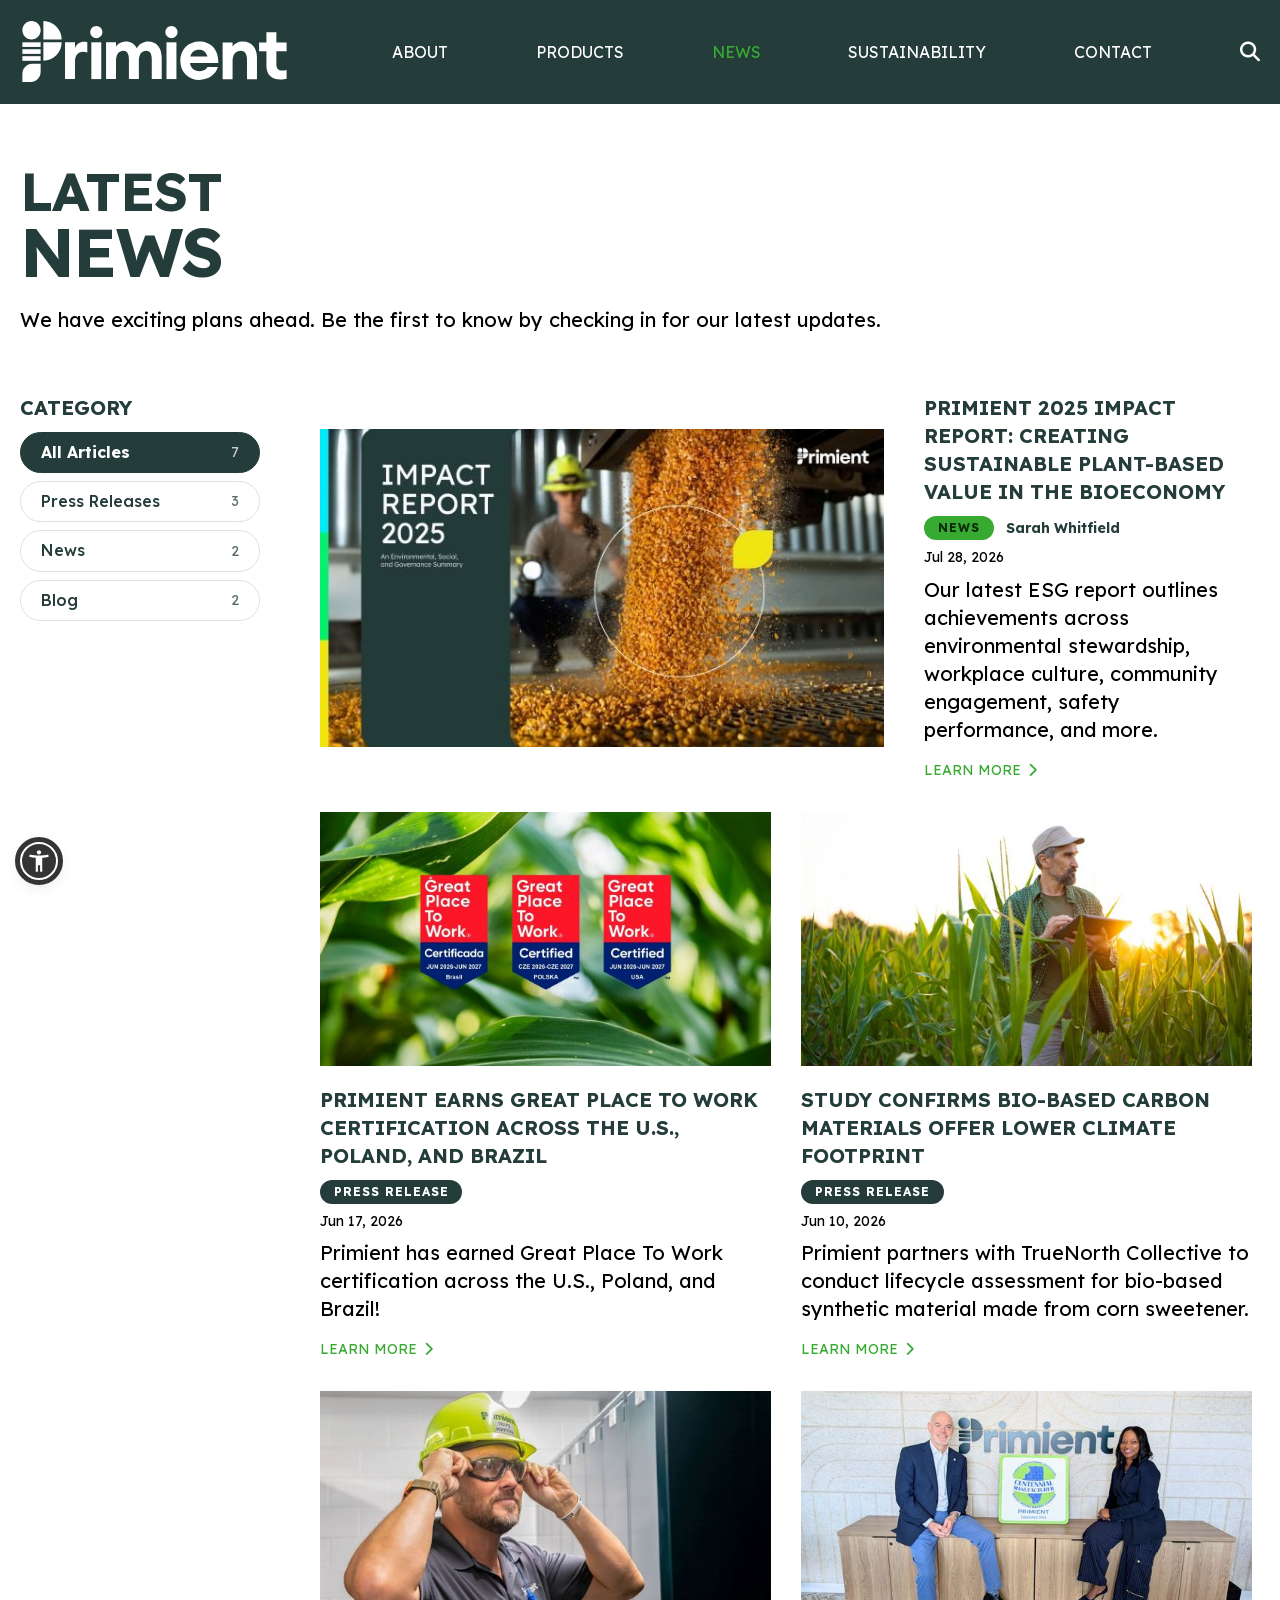
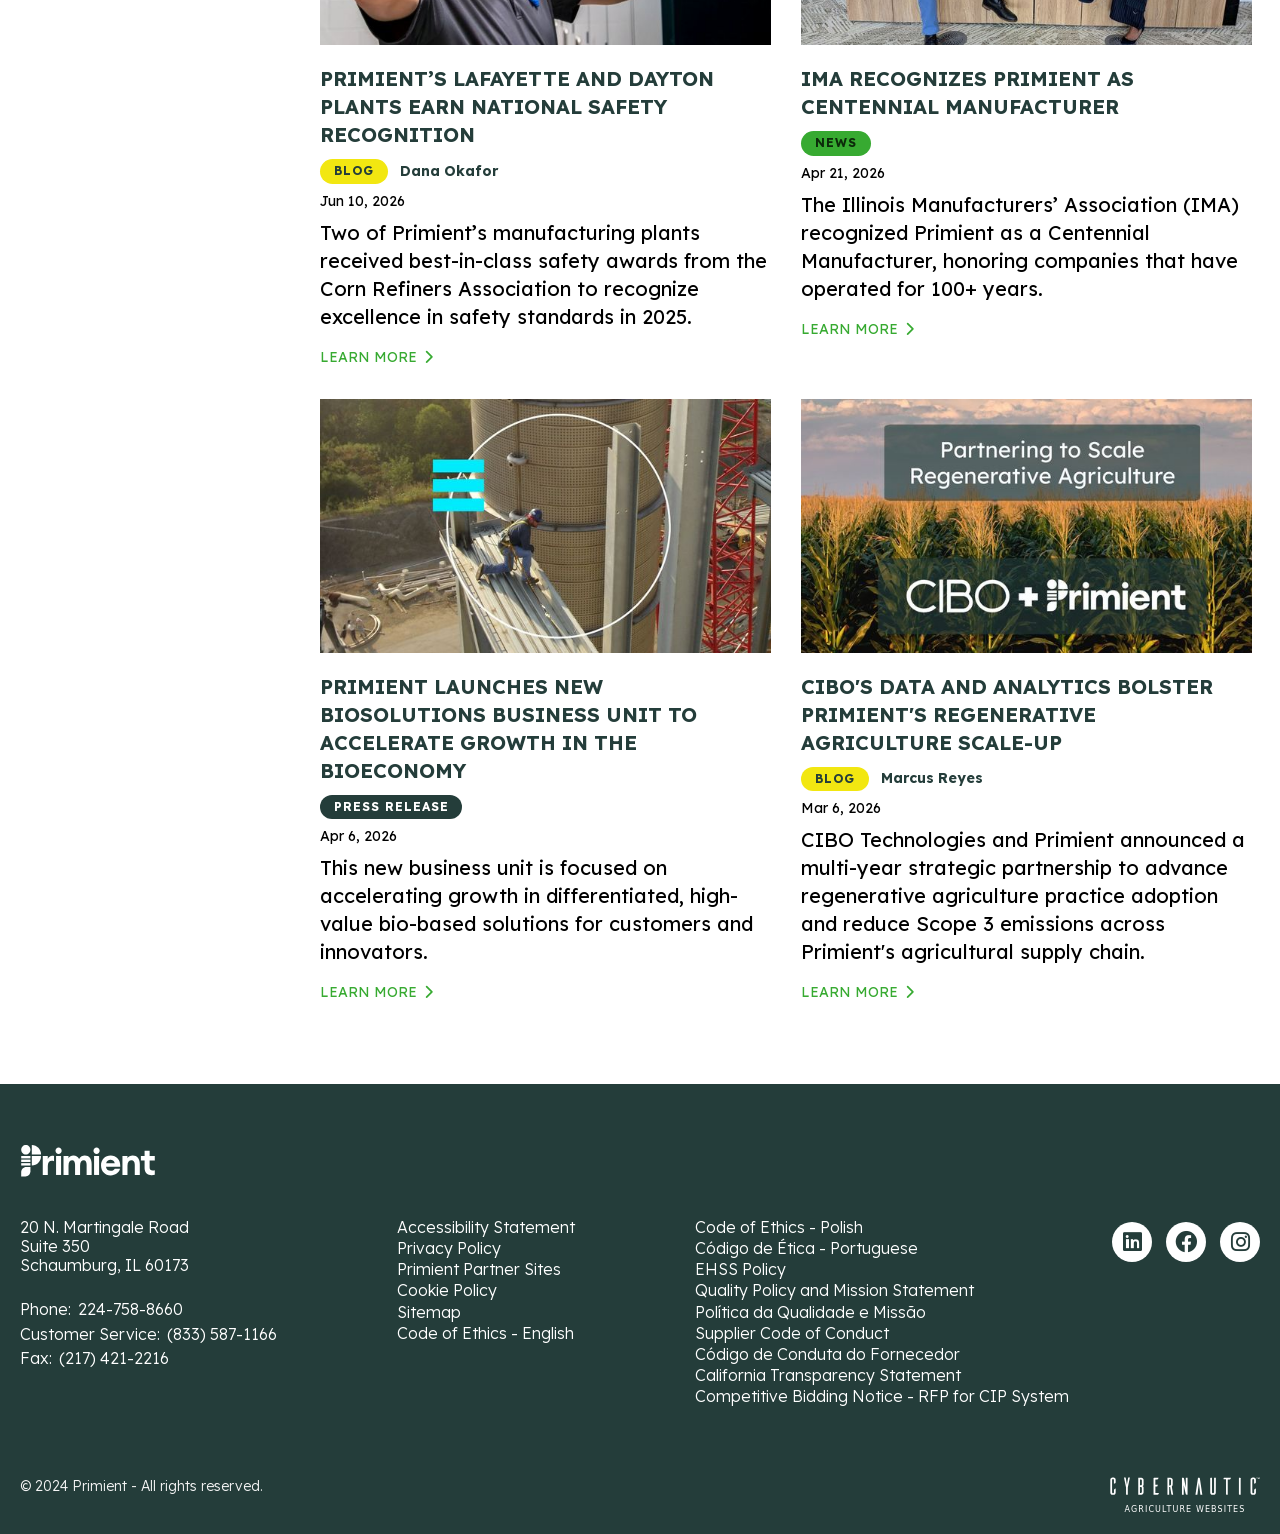
==== index.html @ c8150d96 "Primient news consolidation prototype Local copy of primient.com/news reworked to show the requested" ====
<!DOCTYPE html>

<html data-wf-page="67c6764e920177d3edcb717f" data-wf-site="67c6764e920177d3edcb717b" lang="en-US">

<head>

  <meta charset="utf-8">
  <meta name="robots" content="noindex, nofollow">
  <!-- Prototype copy of primient.com for design review. Not the live site. -->
  <meta name="viewport" content="width=device-width, initial-scale=1">
  <meta name="generator" content="Webflow">

  <title>Primient | Latest Company News and Industry Updates</title>
	<link href="images/P-LOGO.svg" rel="shortcut icon" type="image/x-icon" />

	<meta name="cybernautic-editor-version" content="1.22.1" />
	<meta name="cybernautic-editor-instance" content="primient.com" />
	<meta name="cybernautic-editor-backend-uri" content="news" />
	<meta name="cybernautic-editor-page-accessibility-statement" content="https://primient.com/accessibility-statement" />
	<meta name="cybernautic-editor-assets-domain" content="https://assets.cms.cybernautic.com" />

	<meta name="google-site-verification" content="CrBzFvv16nEBbe2onGCvyGppyMtlVYH6W3LaMVaN06A" />
	<meta name="msvalidate.01" content="BC75BF528E6257EF418F0C9FD9EA6A4A" />

	<meta name="title" content="Primient | Latest Company News and Industry Updates" />
	<meta name="description" content="Stay informed with the latest news from Primient, including company announcements, industry insights, and thought leadership articles." />
	<meta name="author" content="Primient" />

	<meta property="fb:app_id" content="204200333022866" />
	<meta name="twitter:card" content="summary_large_image" />
	<meta property="og:site_name" content="Primient" />
	<meta property="og:url" content="https://primient.com/news" />
	<meta property="og:type" content="website" />
	<meta property="og:title" content="Primient | Latest Company News and Industry Updates" />
	<meta name="twitter:title" content="Primient | Latest Company News and Industry Updates" />
	<meta property="og:description" content="Stay informed with the latest news from Primient, including company announcements, industry insights, and thought leadership articles." />
	<meta name="twitter:description" content="Stay informed with the latest news from Primient, including company announcements, industry insights, and thought leadership articles." />
	<meta property="og:image" content="https://primient.com/image/242/1000/social_share.jpg" />
	<meta property="og:image:url" content="https://primient.com/image/242/1000/social_share.jpg" />
	<meta property="og:image:secure_url" content="https://primient.com/image/242/1000/social_share.jpg" />
	<meta property="og:image:alt" content="Stay informed with the latest news from Primient, including company announcements, industry insights, and thought leadership articles." />
	<meta property="og:image:width" content="1000" />
	<meta property="og:image:height" content="330" />
	<meta property="og:image:type" content="image/jpeg" /> 
	<meta property="twitter:image" content="https://primient.com/image/242/1000/social_share.jpg" />
	<meta itemprop="name" content="Primient | Latest Company News and Industry Updates">
	<meta itemprop="description" content="Stay informed with the latest news from Primient, including company announcements, industry insights, and thought leadership articles.">

	

  <link rel="stylesheet" href="css/cms-frontend-framework.css" type="text/css" />

  <link rel="stylesheet" type="text/css" href="css/frontend.css">

  <script type="text/javascript" src="js/jquery.min.js"></script>

  <script type="text/javascript" src="js/head.min.js"></script>
  <script type="text/javascript" src="js/maskedInput.js"></script>

  <!--[if lte IE 9]><script src="js/placeholders.min.js"></script><![endif]-->

  <script type="text/javascript" src="js/cms-frontend-framework.js"></script>
  <script type="text/javascript" src="js/cms.js"></script>
  <script type="text/javascript" src="js/form-validator.js"></script>

  <script type="text/javascript">!function(o,c){var n=c.documentElement,t=" w-mod-";n.className+=t+"js",("ontouchstart"in o||o.DocumentTouch&&c instanceof DocumentTouch)&&(n.className+=t+"touch")}(window,document);</script>


  <script type="text/javascript" src="js/slick.min.js"></script>
  <link rel="stylesheet" type="text/css" href="css/slick.css">
  <link rel="stylesheet" type="text/css" href="css/slick-theme.css">
  <link rel="stylesheet" type="text/css" href="css/prototype.css">


  <script src="js/js.cookie.min.js"></script>
  <script type="text/javascript">
    function set_alert(wrapper_alert, btn_close, cookie_name){
      $(btn_close, wrapper_alert).on('click', function(e) {
        e.preventDefault();
        var md = $(this).data('md');
        var url = window.location.href;
        var urlParts = url.replace('http://','').replace('https://','').split(/[/?#]/);
        var host = urlParts[0];
        Cookies.set(cookie_name, md, { expires: 7, path: '/', domain: '.' + host });
        wrapper_alert.hide();
      });

      var achk = Cookies.get(cookie_name);
      var md = wrapper_alert.data('md');
      if(achk && achk == md){
        wrapper_alert.hide();
      } else {
        wrapper_alert.show();
      }
    }
  </script>

  <style>
    .loader {
      width: 50px;
      aspect-ratio: 1;
      display: grid;
      border: 4px solid #0000;
      border-radius: 50%;
      border-color: #37aa31 #0000;
      animation: l16 1s infinite linear;
    }
    .loader::before,
    .loader::after {    
      content: "";
      grid-area: 1/1;
      margin: 2px;
      border: inherit;
      border-radius: 50%;
    }
    .loader::before {
      border-color: #fff #0000;
      animation: inherit; 
      animation-duration: .5s;
      animation-direction: reverse;
    }
    .loader::after {
      margin: 8px;
    }
    @keyframes l16 { 
      100%{transform: rotate(1turn)}
    }
  </style>
  
  <script id="pjax-page-json" type="application/json">{"id":"1003","parent":null,"title":"News","slug":"news","type":"3","tags":[],"audienceBuilderConversionID":null,"sitemap":null,"noindex":null,"draft":null,"comments":null,"testlink_only":null,"exclude_from_nav":null,"disable_caching":null,"pos":"4","children":"0","view":"news","secondary_nav":false,"secondary_nav_full":false,"uri":"news","settings":{"Page Title Secondary":"Latest","Page Title Override":"","Page Text":"\nWe have exciting plans ahead. Be the first to know by checking in for our latest updates.","Page Button":"","Hide Profile Page Title & Description":"1"},"wildcards":[],"original_uri":"news","triggerType":"page","trigger":null,"triggers":["article"],"triggersFound":[],"subcategories":["author"],"subcategories_with_value":[],"wildcardTriggers":[],"profile":false,"newsArchive":{"dates":[{"text":"July","month":"07","year":"2026","selected":false},{"text":"June","month":"06","year":"2026","selected":false},{"text":"April","month":"04","year":"2026","selected":false},{"text":"March","month":"03","year":"2026","selected":false},{"text":"February","month":"02","year":"2026","selected":false},{"text":"January","month":"01","year":"2026","selected":false},{"text":"August","month":"08","year":"2025","selected":false},{"text":"March","month":"03","year":"2025","selected":false},{"text":"October","month":"10","year":"2024","selected":false},{"text":"September","month":"09","year":"2024","selected":false},{"text":"August","month":"08","year":"2024","selected":false},{"text":"July","month":"07","year":"2024","selected":false},{"text":"June","month":"06","year":"2024","selected":false},{"text":"May","month":"05","year":"2024","selected":false},{"text":"March","month":"03","year":"2024","selected":false},{"text":"January","month":"01","year":"2024","selected":false},{"text":"December","month":"12","year":"2023","selected":false},{"text":"October","month":"10","year":"2023","selected":false},{"text":"August","month":"08","year":"2023","selected":false},{"text":"July","month":"07","year":"2023","selected":false},{"text":"June","month":"06","year":"2023","selected":false},{"text":"February","month":"02","year":"2023","selected":false},{"text":"January","month":"01","year":"2023","selected":false},{"text":"November","month":"11","year":"2022","selected":false},{"text":"October","month":"10","year":"2022","selected":false},{"text":"July","month":"07","year":"2022","selected":false},{"text":"May","month":"05","year":"2022","selected":false},{"text":"April","month":"04","year":"2022","selected":false}],"authors":[],"keywords":[],"keywordsTotal":false,"categories":[],"selected":false},"REQUEST_URI":"\/news","SEO":{"metaTitle":"Primient | Latest Company News and Industry Updates","metaDescription":"Stay informed with the latest news from Primient, including company announcements, industry insights, and thought leadership articles.","metaKeywords":"","metaImage":"242","metaImageWidth":"1200","metaImageHeight":"630"},"root":{"id":"1003","parent":null,"title":"News","slug":"news","type":"3","tags":null,"audienceBuilderConversionID":null,"sitemap":null,"noindex":null,"draft":null,"comments":null,"testlink_only":null,"exclude_from_nav":null,"disable_caching":null,"pos":"4","children":"0","view":"news","secondary_nav":false,"secondary_nav_full":false}}</script>
</head>

<body class="cms-frontend" data-page-id="1003">
  <div data-w-id="0150b5a0-9489-3db5-6a8f-f0a0acae9eb5" style="display:flex" class="loader-wrapper">
    <!--div class="loader"></div-->
    <div class="showbox">
      <div class="lds-ellipsis"><div></div><div></div><div></div><div></div></div>
    </div>
    <img src="images/logo.svg" alt="logo">
  </div>

<div class="nav-placeholder"></div>

<div id="header-section" class="header-section">
  <div data-collapse="medium" data-animation="default" data-duration="400" data-easing="ease" data-easing2="ease" role="banner" class="navbar w-nav">
    <div class="nav-container w-container">
      <a href="https://primient.com/" class="logo-home-link w-inline-block"><img src="images/logo.svg" loading="lazy" alt="Primient" class="site-logo"></a>
      <div class="menu-button w-nav-button">
        <div class="w-icon-nav-menu"></div>
      </div>
      <nav role="navigation" class="nav-menu w-nav-menu">
        <div class="nav-items-wrapper">
          <div class="w-dropdown dropdown" data-delay="0" data-hover="true" >

        <div class="w-dropdown-toggle nav-link dropdown-nav-link">
          <div class="dropdown-nav-link-text">About</div>
        </div><nav class="w-dropdown-list dropdown-list">

    <div class="dropdown-links-wrapper"><a class="w-dropdown-link dropdown-link" href="https://primient.com/about/about-us">About Us</a><a class="w-dropdown-link dropdown-link" href="https://primient.com/careers">Careers</a><a class="w-dropdown-link dropdown-link" href="https://primient.com/about/our-leadership">Our Leadership</a></div></nav></div><a class="nav-link w-inline-block" href="https://primient.com/products">Products</a><div class="w-dropdown dropdown" data-delay="0" data-hover="true" >

        <div class="w-dropdown-toggle nav-link dropdown-nav-link w--current current">
          <div class="dropdown-nav-link-text">News</div>
        </div><nav class="w-dropdown-list dropdown-list">

    <div class="dropdown-links-wrapper"><a class="w-dropdown-link dropdown-link" href="index.html">All Articles</a><a class="w-dropdown-link dropdown-link" href="index.html?category=press-release">Press Releases</a><a class="w-dropdown-link dropdown-link" href="index.html?category=news">News</a><a class="w-dropdown-link dropdown-link" href="index.html?category=blog">Blog</a></div></nav></div><div class="w-dropdown dropdown" data-delay="0" data-hover="true" >

        <div class="w-dropdown-toggle nav-link dropdown-nav-link">
          <div class="dropdown-nav-link-text">Sustainability</div>
        </div><nav class="w-dropdown-list dropdown-list">

    <div class="dropdown-links-wrapper"><a class="w-dropdown-link dropdown-link" href="https://primient.com/sustainability/sustainable-impact">Sustainable Impact</a><a class="w-dropdown-link dropdown-link" href="https://primient.com/sustainability/sustainability-position-statement">Sustainability Position Statement</a></div></nav></div><div class="w-dropdown dropdown" data-delay="0" data-hover="true" >

        <div class="w-dropdown-toggle nav-link dropdown-nav-link">
          <div class="dropdown-nav-link-text">Contact</div>
        </div><nav class="w-dropdown-list dropdown-list">

    <div class="dropdown-links-wrapper"><a class="w-dropdown-link dropdown-link" href="https://primientproducts.com/?open-general-inquiry=true">Get In Touch</a><a class="w-dropdown-link dropdown-link" href="https://primient.com/contact/locations">Locations</a></div></nav></div>          <a href="https://primient.com/search" class="nav-link-search w-inline-block">
            <div class="w-embed"><i class="fa-solid fa-magnifying-glass"></i></div>
          </a>
        </div>
      </nav>
    </div>
  </div>  
  
  </div><!---->
<div class="main-content-section">
    <div class="title-section">
    <div class="title-content-outer-wrapper">
      <div class="title-content-inner-wrapper">
        <div class="title-content-left">
          <div class="title-with-shape">
                        <div class="page-title-wrapper">
              <div class="home-banner-text-medium inner-page">Latest</div>              <h1 class="home-banner-text-large inner-page">News</h1>
            </div>
          </div>
                    <div class="banner-text-wrapper">
            
We have exciting plans ahead. Be the first to know by checking in for our latest updates.                      </div>
                  </div>
              </div>
    </div>
  </div>
    <div class="content-container">
    
<!--div data-id="32"-->

	<div class="amsd-list with-sidebar">
  	      
    <div class="amsd-list-right-sidebar">
      <div class="dropdown-label">Category</div>
      <nav class="category-filter" aria-label="Filter articles by category">
        <a href="index.html" class="category-filter-link" data-category="all">All Articles <span class="category-filter-count"></span></a>
        <a href="index.html?category=press-release" class="category-filter-link" data-category="press-release">Press Releases <span class="category-filter-count"></span></a>
        <a href="index.html?category=news" class="category-filter-link" data-category="news">News <span class="category-filter-count"></span></a>
        <a href="index.html?category=blog" class="category-filter-link" data-category="blog">Blog <span class="category-filter-count"></span></a>
      </nav>
    </div>

    
    <div class="amsd-list-items-wrapper">
		  
        <div data-category="news" class="amsd-item hover-effect-3d w-inline-block first">
          <a href="article.html" class="amsd-image-link first">
            <div class="amsd-image first" style="background-image: url(images/image-282-600.jpg); background-position: 47.27391942342122632681% 32.81008026303624802722%"></div><img src="images/image-282-800.jpg" alt="Primient 2025 Impact Report: Creating Sustainable Plant-Based Value in the Bioeconomy">
          </a>
          <div class="amsd-text-wrapper first">
            <div class="amsd-title-text-link-wrapper"><h2>
              <a href="article.html" class="amsd-title-text-link">Primient 2025 Impact Report: Creating Sustainable Plant-Based Value in the Bioeconomy</a></h2>
            </div>
            <div class="article-meta-row"><span class="category-pill category-pill--news">News</span><span class="article-author">Sarah Whitfield</span></div>
            <p class="amsd-meta-text news-author">Jul 28, 2026
            </p>
            <p class="amsd-description-text">Our latest ESG report outlines achievements across environmental stewardship, workplace culture, community engagement, safety performance, and more.</p>
            <div class="amsd-button-wrapper">
              <a href="article.html" class="amsd-button w-inline-block">
                <div class="learn-more-link-text">Learn More</div>
                <div class="learn-more-arrow w-embed"><i class="fa-solid fa-chevron-right"></i></div>
              </a>
            </div>
          </div>
        </div>
        
        <div data-category="press-release" class="amsd-item hover-effect-3d w-inline-block grid half">
          <a href="https://primient.com/news/article/2026/06/primient-earns-great-place-to-work-certification-across-the-u-s-poland-and-brazil" class="amsd-image-link">
            <div class="amsd-image" style="background-image: url(images/image-245-600.jpg); background-position: center center"></div>
          </a>
          <div class="amsd-text-wrapper">
            <div class="amsd-title-text-link-wrapper">
              <a href="https://primient.com/news/article/2026/06/primient-earns-great-place-to-work-certification-across-the-u-s-poland-and-brazil" class="amsd-title-text-link">Primient Earns Great Place To Work Certification across the U.S., Poland, and Brazil</a>
            </div>
            <div class="article-meta-row"><span class="category-pill category-pill--press-release">Press Release</span></div>
            <p class="amsd-meta-text news-author">Jun 17, 2026
            </p>
            <p class="amsd-description-text">Primient has earned Great Place To Work certification across the U.S., Poland, and Brazil!</p>
            <div class="amsd-button-wrapper">
              <a href="https://primient.com/news/article/2026/06/primient-earns-great-place-to-work-certification-across-the-u-s-poland-and-brazil" class="amsd-button w-inline-block">
                <div class="learn-more-link-text">Learn More</div>
                <div class="learn-more-arrow w-embed"><i class="fa-solid fa-chevron-right"></i></div>
              </a>
            </div>
          </div>
        </div>
        
        <div data-category="press-release" class="amsd-item hover-effect-3d w-inline-block grid half">
          <a href="https://primient.com/news/article/2026/06/truenorthcollective" class="amsd-image-link">
            <div class="amsd-image" style="background-image: url(images/image-244-600.jpg); background-position: 54.92187500000000000000% 25.98437500000000000000%"></div>
          </a>
          <div class="amsd-text-wrapper">
            <div class="amsd-title-text-link-wrapper">
              <a href="https://primient.com/news/article/2026/06/truenorthcollective" class="amsd-title-text-link">Study Confirms Bio-Based Carbon Materials Offer Lower Climate Footprint</a>
            </div>
            <div class="article-meta-row"><span class="category-pill category-pill--press-release">Press Release</span></div>
            <p class="amsd-meta-text news-author">Jun 10, 2026
            </p>
            <p class="amsd-description-text">Primient partners with TrueNorth Collective to conduct lifecycle assessment for bio-based synthetic material made from corn sweetener.</p>
            <div class="amsd-button-wrapper">
              <a href="https://primient.com/news/article/2026/06/truenorthcollective" class="amsd-button w-inline-block">
                <div class="learn-more-link-text">Learn More</div>
                <div class="learn-more-arrow w-embed"><i class="fa-solid fa-chevron-right"></i></div>
              </a>
            </div>
          </div>
        </div>
        
        <div data-category="blog" class="amsd-item hover-effect-3d w-inline-block grid half">
          <a href="https://primient.com/news/article/2026/06/primient-lafayette-and-dayton-plants-earn-cra-safety-awards" class="amsd-image-link">
            <div class="amsd-image" style="background-image: url(images/image-243-600.jpg); background-position: 46.11363728841146070181% 53.23258800619452557612%"></div>
          </a>
          <div class="amsd-text-wrapper">
            <div class="amsd-title-text-link-wrapper">
              <a href="https://primient.com/news/article/2026/06/primient-lafayette-and-dayton-plants-earn-cra-safety-awards" class="amsd-title-text-link">Primient’s Lafayette and Dayton Plants Earn National Safety Recognition</a>
            </div>
            <div class="article-meta-row"><span class="category-pill category-pill--blog">Blog</span><span class="article-author">Dana Okafor</span></div>
            <p class="amsd-meta-text news-author">Jun 10, 2026
            </p>
            <p class="amsd-description-text">Two of Primient’s manufacturing plants received best-in-class safety awards from the Corn Refiners Association to recognize excellence in safety standards in 2025.</p>
            <div class="amsd-button-wrapper">
              <a href="https://primient.com/news/article/2026/06/primient-lafayette-and-dayton-plants-earn-cra-safety-awards" class="amsd-button w-inline-block">
                <div class="learn-more-link-text">Learn More</div>
                <div class="learn-more-arrow w-embed"><i class="fa-solid fa-chevron-right"></i></div>
              </a>
            </div>
          </div>
        </div>
        
        <div data-category="news" class="amsd-item hover-effect-3d w-inline-block grid half">
          <a href="https://primient.com/news/article/2026/04/ima-recognizes-primient-as-centennial-manufacturer-1" class="amsd-image-link">
            <div class="amsd-image" style="background-image: url(images/image-240-600.jpg); background-position: 54.20312500000000000000% 38.44304733727810940991%"></div>
          </a>
          <div class="amsd-text-wrapper">
            <div class="amsd-title-text-link-wrapper">
              <a href="https://primient.com/news/article/2026/04/ima-recognizes-primient-as-centennial-manufacturer-1" class="amsd-title-text-link">IMA Recognizes Primient as Centennial Manufacturer </a>
            </div>
            <div class="article-meta-row"><span class="category-pill category-pill--news">News</span></div>
            <p class="amsd-meta-text news-author">Apr 21, 2026
            </p>
            <p class="amsd-description-text">The Illinois Manufacturers’ Association (IMA) recognized Primient as a Centennial Manufacturer, honoring companies that have operated for 100+ years. </p>
            <div class="amsd-button-wrapper">
              <a href="https://primient.com/news/article/2026/04/ima-recognizes-primient-as-centennial-manufacturer-1" class="amsd-button w-inline-block">
                <div class="learn-more-link-text">Learn More</div>
                <div class="learn-more-arrow w-embed"><i class="fa-solid fa-chevron-right"></i></div>
              </a>
            </div>
          </div>
        </div>
        
        <div data-category="press-release" class="amsd-item hover-effect-3d w-inline-block grid half">
          <a href="https://primient.com/news/article/2026/04/primient-launches-biosolutions-business-unit" class="amsd-image-link">
            <div class="amsd-image" style="background-image: url(images/image-239-600.jpg); background-position: center center"></div>
          </a>
          <div class="amsd-text-wrapper">
            <div class="amsd-title-text-link-wrapper">
              <a href="https://primient.com/news/article/2026/04/primient-launches-biosolutions-business-unit" class="amsd-title-text-link">Primient Launches New Biosolutions Business Unit to Accelerate Growth in the Bioeconomy</a>
            </div>
            <div class="article-meta-row"><span class="category-pill category-pill--press-release">Press Release</span></div>
            <p class="amsd-meta-text news-author">Apr 6, 2026
            </p>
            <p class="amsd-description-text">This new business unit is focused on accelerating growth in differentiated, high-value bio-based solutions for customers and innovators.</p>
            <div class="amsd-button-wrapper">
              <a href="https://primient.com/news/article/2026/04/primient-launches-biosolutions-business-unit" class="amsd-button w-inline-block">
                <div class="learn-more-link-text">Learn More</div>
                <div class="learn-more-arrow w-embed"><i class="fa-solid fa-chevron-right"></i></div>
              </a>
            </div>
          </div>
        </div>
        
        <div data-category="blog" class="amsd-item hover-effect-3d w-inline-block grid half">
          <a href="https://primient.com/news/article/2026/03/cibo-primient-partnership" class="amsd-image-link">
            <div class="amsd-image" style="background-image: url(images/image-238-600.jpg); background-position: 53.58854166666666429819% 40.21819526627218976955%"></div>
          </a>
          <div class="amsd-text-wrapper">
            <div class="amsd-title-text-link-wrapper">
              <a href="https://primient.com/news/article/2026/03/cibo-primient-partnership" class="amsd-title-text-link">CIBO's Data and Analytics Bolster Primient's Regenerative Agriculture Scale-Up</a>
            </div>
            <div class="article-meta-row"><span class="category-pill category-pill--blog">Blog</span><span class="article-author">Marcus Reyes</span></div>
            <p class="amsd-meta-text news-author">Mar 6, 2026
            </p>
            <p class="amsd-description-text">CIBO Technologies and Primient announced a multi-year strategic partnership to advance regenerative agriculture practice adoption and reduce Scope 3 emissions across Primient's agricultural supply chain.</p>
            <div class="amsd-button-wrapper">
              <a href="https://primient.com/news/article/2026/03/cibo-primient-partnership" class="amsd-button w-inline-block">
                <div class="learn-more-link-text">Learn More</div>
                <div class="learn-more-arrow w-embed"><i class="fa-solid fa-chevron-right"></i></div>
              </a>
            </div>
          </div>
        </div>
        		  
	  </div>
	    </div>

<!--/div-->
      </div>
    </div>

<div id="footer-section" data-w-id="_90a29df2-2789-c0a6-4fde-2c60dc4d5e5d" class="footer-section">
  <div class="section-wrapper footer-bottom">
    <div class="content-container"><img src="images/logo.svg" loading="lazy" width="138" alt="" class="footer-logo">
      <div class="footer-columns">
        <div class="footer-column left">
          <div class="quicklinks-wrapper">
            
            <a href="https://www.google.com/maps?daddr=20+N.+Martingale+Road%0ASuite+350%0ASchaumburg%2C+IL+60173" class="footer-link address w-inline-block">
              <span class="site-name">20 N. Martingale Road<br />
Suite 350<br />
Schaumburg, IL 60173</span>
            </a>            
            <a href="tel: 2247588660" class="footer-link w-inline-block">
              <div>Phone:</div>
              <div>224-758-8660</div>
            </a>            
            <a href="tel: 8335871166" class="footer-link w-inline-block">
              <div>Customer Service:</div>
              <div>(833) 587-1166</div>
            </a>            
            <a class="footer-link w-inline-block">
              <div>Fax:</div>
              <div> (217) 421-2216</div>
            </a>          </div>
          <div class="quicklinks-wrapper _2">
            <a href="https://primient.com/accessibility-statement" class="footer-link no-icon">Accessibility Statement</a><a href="https://primient.com/privacy-policy" class="footer-link no-icon">Privacy Policy</a><a href="https://primientgrain.com/" class="footer-link no-icon">Primient Partner Sites</a><a href="https://primient.com/cookie-policy" class="footer-link no-icon">Cookie Policy</a><a href="https://primient.com/sitemap" class="footer-link no-icon">Sitemap</a><a href="https://primient.com/file/44" class="footer-link no-icon">Code of Ethics - English</a></div>
<div class="quicklinks-wrapper _2"><a href="https://primient.com/file/43" class="footer-link no-icon">Code of Ethics - Polish</a><a href="https://primient.com/file/42" class="footer-link no-icon">Código de Ética - Portuguese</a><a href="https://primient.com/file/41" class="footer-link no-icon">EHSS Policy</a><a href="https://primient.com/file/12" class="footer-link no-icon">Quality Policy and Mission Statement</a><a href="https://primient.com/file/13" class="footer-link no-icon">Política da Qualidade e Missão</a><a href="https://primient.com/file/34" class="footer-link no-icon">Supplier Code of Conduct</a><a href="https://primient.com/file/35" class="footer-link no-icon">Código de Conduta do Fornecedor</a><a href="https://primient.com/file/3" class="footer-link no-icon">California Transparency Statement</a><a href="https://primient.com/file/47" class="footer-link no-icon">Competitive Bidding Notice - RFP for CIP System</a>          </div>
        </div>
        <div id="w-node-_1d51a127-3626-6534-a211-92bc98eb287f-dc4d5e5d" class="footer-column">
                    <div class="footer-social-media-items">
            
              <a href="https://www.linkedin.com/company/primient/" class="footer-social-link w-inline-block">
                <div class="w-embed"><i class="fab fa-linkedin"></i></div>
              </a>
              <a href="https://www.facebook.com/Primient.Global/" class="footer-social-link w-inline-block">
                <div class="w-embed"><i class="fab fa-facebook"></i></div>
              </a>
              <a href="https://www.instagram.com/primient.global/" class="footer-social-link w-inline-block">
                <div class="w-embed"><i class="fab fa-instagram"></i></div>
              </a>          </div>
                  </div>
      </div>
    </div>
  </div>
  <div class="section-wrapper cybernautic">
    <div class="content-container">
      <div class="flex-wrapper justify-space-between cybernautic-tag-wrapper">
        <div class="footnote">&copy; 2024 Primient - All rights reserved.</div>
        <div class="cybernautic-tag-wrapper">
          <div class="cybernautic-tag w-embed">
            

	<div id="cms-cybernautic-logo">
        <style type="text/css">#cms-cybernautic-logo { position: relative; text-align: center; } #cms-cybernautic-logo a { text-decoration: none; } #cms-cybernautic-logo-line-1 { position: relative; margin: auto; max-width: 200px; } #cms-cybernautic-logo-line-1 svg { width: 100%; fill: #FFFFFF; } #cms-cybernautic-logo-line-2 { margin-top: 5px; line-height: normal; color: #FFFFFF; font-size: 8px; font-family: -apple-system, system-ui, BlinkMacSystemFont, "Segoe UI", Roboto; letter-spacing: 1.1px; }</style>
		<a href="https://www.cybernauticdesign.com/web-design/custom-web-designers-decatur-il?utm_source=Footer%20Link%20Click&utm_medium=Decatur%20LP&utm_campaign=primient" target="_blank" rel="noopener">
			<div id="cms-cybernautic-logo-line-1">
				<svg version="1.1" id="Layer_1" xmlns="http://www.w3.org/2000/svg" xmlns:xlink="http://www.w3.org/1999/xlink" x="0px" y="0px"
                    viewBox="0 0 375.8 46" style="enable-background:new 0 0 375.8 46;" xml:space="preserve">
                <g>
                    <g>
                        <path d="M368,5.2V1.9h-1.2V1.2h3v0.7h-1.2v3.3H368z"/>
                        <path d="M374,5.2v-3l-1.2,3h-0.3l-1.2-3v3h-0.7v-4h0.9l1.2,2.8l1.2-2.8h0.9v4H374z"/>
                    </g>
                </g>
                <g>
                    <path d="M14.2,39.3c0,2.9-2.3,5.3-5.2,5.4H6.3c-3.1,0-5.5-2.4-5.5-5.4V6.6c0-3,2.4-5.4,5.5-5.4H9c2.9,0.1,5.2,2.5,5.2,5.4v6.5                        c0,1.4-0.6,2.1-1.2,2.3l-3.2,1.5V7.3C9.8,6,8.8,5,7.5,5S5.2,6,5.2,7.3v31.2c0,1.3,1,2.4,2.3,2.4s2.4-1,2.4-2.4v-5.7                        c0-1.4,0.6-2.1,1.2-2.4c0.4-0.2,2.1-0.9,3.2-1.4L14.2,39.3L14.2,39.3z"/>
                    <path d="M44.6,26.5v17.8h-3.1c-0.7,0-1.2-0.5-1.3-1.3V26.5L35,1.5h3.2c0.1,0,1.2,0.1,1.4,1.5l2.8,16.2L45.2,3                        c0.2-1.4,1.3-1.5,1.4-1.5h3.2L44.6,26.5z"/>
                    <path d="M84.1,26.4v12.5c-0.1,3-2.4,5.4-5.4,5.4h-7.9V1.6h7.9c3,0,5.4,2.4,5.4,5.4v12.5c0,0,0.1,2.7-2.5,3.5                        C84.2,23.7,84.1,26.4,84.1,26.4z M79.7,8.2c0-1.6-1.1-2.2-2.2-2.2h-2.4v14.9h2.4c1.2,0,2.3-0.5,2.3-2.5V8.2H79.7z M79.7,27.4                        c0-1.9-1.1-2.4-2.3-2.4H75v15h2.5c1.2,0,2.3-0.6,2.3-2.3V27.4H79.7z"/>
                    <path d="M122.7,40c-0.5,1.1-1.2,2.8-1.4,3.2c-0.3,0.5-1,1.2-2.4,1.2h-9.8V2.8c0.1-0.7,0.6-1.2,1.3-1.2h11.4l-1.5,3.2                        c-0.1,0.5-0.8,1.2-2.2,1.2h-3.5c-0.6,0-1,0.4-1,1v12.7h6.6c-0.5,1.1-1.2,2.9-1.4,3.2c-0.3,0.5-0.9,1.2-2.3,1.2h-1.8                        c-0.5,0-1,0.5-1,1V40H122.7z"/>
                    <path d="M155,44.3c-1,0-1.2-0.6-1.3-0.9l-3-18.2h-2.4v19.2h-4.4V1.6h7.6c3,0,5.6,2.4,5.6,5.4v11c0,2.5-0.7,4.6-2.3,5.9l3.4,20.4                        H155z M150.6,21c1.2,0,2.1-0.9,2.3-2.1V7.7c-0.1-1.2-1.1-2.1-2.3-2.1h-2.3V21H150.6z"/>
                    <path d="M194.3,44.3h-2c-2.4,0-2.7-1.9-2.9-2.7l-4.7-21.1v23.9h-4.4V1.6h2c2.4,0,2.9,1.2,3.1,2.4l4.5,22.2V1.6h4.4L194.3,44.3                        L194.3,44.3z"/>
                    <path d="M231.3,44.3h-4.8l-3.8-29.4l-3.8,29.4h-4.8l6.4-42.7h2.4c1.8,0,2.1,1.2,2.3,2.3L231.3,44.3z"/>
                    <path d="M265.1,39.3c0,2.9-2.4,5.1-5.2,5.2v0.1h-3.4c-3,0-5.4-2.3-5.4-5.2V2.8c0.1-0.7,0.6-1.2,1.3-1.2h3.1v36.9                        c0,1.3,1,2.3,2.3,2.3h0.7c1.3,0,2.3-1,2.3-2.3V1.6h4.4L265.1,39.3L265.1,39.3z"/>
                    <path d="M301.8,4.8c-0.2,0.5-0.9,1.2-2.3,1.2h-3.4c-0.6,0-1,0.5-1.1,1v37.3h-3.1c-1,0-1.2-0.6-1.2-0.9V5.9h-6.2v-3                        c0-0.7,0.6-1.3,1.3-1.3h17.4L301.8,4.8z"/>
                    <path d="M325.6,1.6c1.3,0,1.8,1,1.8,1.7v41h-3.1c-1,0-1.2-0.6-1.3-0.9V1.6H325.6z"/>
                    <path d="M365.5,39.3c0,2.9-2.3,5.3-5.2,5.4h-2.7c-3,0-5.5-2.4-5.5-5.4V6.6c0-3,2.4-5.4,5.5-5.4h2.7c2.9,0.1,5.2,2.5,5.2,5.4v6.5                        c0,1.4-0.6,2.1-1.2,2.3l-3.2,1.5V7.3c0-1.3-1-2.3-2.4-2.3c-1.2,0-2.2,1-2.2,2.3v31.2c0,1.3,1,2.4,2.3,2.4s2.4-1,2.4-2.4v-5.7                        c0-1.4,0.6-2.1,1.2-2.4c0.4-0.2,2.1-0.9,3.2-1.4v10.3H365.5z"/>
                </g>
                </svg>
			</div><div id="cms-cybernautic-logo-line-2">
				<span>AGRICULTURE WEBSITES</span>
			</div></a>
	</div>

	          </div>
        </div>
      </div>
    </div>
  </div>
</div>


<script>
  $(function(){
    $('.footer-link[data-ix="lightbox-window"]').on('click', function(){
      $('.lightbox-content').hide();
      $('.lightbox-content[data-block="' + $(this).data('block') + '"]').show();
    });
  });
</script>

<script type="text/javascript" src="js/webflow.js"></script>
<script type="text/javascript">
  var navPlaceholderAutoheight = function(elem) {
    if(elem) {
      $(".nav-placeholder").show().height($(elem).outerHeight());
    } else {
      $(".nav-placeholder").show().height(0);
    }
  }

  $(document).ready(function() {
    $('.alert-bar-close-button').click(function() {
      $('.alert-bar, .accessibility-icon').addClass('closed');
    });
    $('.holiday-alert-bar-close-button').click(function() {
      $('.holiday-alert-bar').addClass('closed');
    });
  });
  $(document).scroll(function() {
    if ($(document).scrollTop() >= 30) {
      $('.header-section').addClass('scrolled');
      //if($('[data-page-id="1"]')[0]) $('.logo-home-link').removeClass('scrolled');
    } else {
      $('.header-section').removeClass('scrolled');
      //if($('[data-page-id="1"]')[0]) $('.logo-home-link').addClass('scrolled');
    }
  });
  $(document).ready(function() {
    $(document).scroll();
    navPlaceholderAutoheight(".header-section");

	  //handle showing modal popup with click on button
	 $("body").on('click','.landing-cta-btn',function(e){
		  e.preventDefault();
		  $('.modal-form-popup').show();
	  });

	  //handle hiding modal popup with esc key
	  $(document).keyup(function(e) {
		  if(e.key === "Escape") { // escape key maps to keycode `27`
			  e.preventDefault();
			  //hide the popup
			  $('.modal-form-popup').hide();
		  }
	  });

	  //handle hiding modal popup with click on surroundings
	  $("body").on('click','.modal-form-popup',function(e){
		  //e.preventDefault();
		  if(e.target.className === 'modal-form-popup'){
			  $('.modal-form-popup').hide();
		  }
	  });

	  //handle hiding modal popup with click on close
	  $("body").on('click','.modal-form-close',function(e){
		  e.preventDefault();
		  $('.modal-form-popup').hide();
	  });



  });
  $(".input-field").each(function() {
    if ($(this).val().length > 0) {
      $(this).prev('.floating-form-label').addClass('focused');
    }
  });
  function inputFocused() {
    var input = $(this);
    if (input.attr('type') != "date") {
      $(input).get(0).setSelectionRange(0, 0);
      $(input).prev('.floating-form-label').addClass('focused');
    }
  }
  function inputBlurred() {
    var input = $(this);
    if (input.attr('type') != "date") {
      if (input.attr('data-mask') != "") {
        setTimeout(function() {
          if (input.val().length < 1) {
            input.prev('.floating-form-label').removeClass('focused');
          }
          }, 200);
      } else {
        if (input.val().length < 1) {
          input.prev('.floating-form-label').removeClass('focused');
        }
      }
    }
  }
  $(document).ready(function() {
    $('.floating-form-label').click(function() {
      $(this).next('input').focus();
    });
    var $input = $('input.input-field');
    $input.on("focus", inputFocused);
    $input.on("blur", inputBlurred);
    var $textarea = $('textarea.input-field');
    $textarea.on("focus", inputFocused);
    $textarea.on("blur", inputBlurred);
    $(".input-field").each(function() {
      if ($(this).val().length > 0) {
        $(this).prev('.floating-form-label').addClass('focused');
      }
    });
  });
  $(document).ready(function() {
    $("input, textarea").on({
      'touchstart': function() {
        zoomDisable();
      }
    });
    $("input, textarea").on({
      'touchend': function() {
        setTimeout(zoomEnable, 500);
      }
    });
  });
  function zoomDisable() {
    $('head meta[name=viewport]').remove();
    $('head').prepend('<meta name="viewport" content="width=device-width, initial-scale=1.0, user-scalable=0" />');
  }
  function zoomEnable() {
    $('head meta[name=viewport]').remove();
    $('head').prepend('<meta name="viewport" content="width=device-width, initial-scale=1.0, user-scalable=1" />');
  }

  $(function(){

    var hash = location.hash.match(/^#?(.*)$/)[1]; 
    var offSet = function(offsetValue, hash){
      $('html,body').animate({
        scrollTop: $('#' + hash).first().offset().top - offsetValue
        }, 1000);
    };

    if(hash == 'request-demo') {
      offSet(250, hash);
      $('.nav-link').removeClass('current w--current');
    }

  });

</script>
<script>
  //custom additional script
  $(function() {

    var wrapper = $('.amsd-list.amsd-dropdown-list');
    
    $('.amsd-dropdown-toggle', wrapper).on('click', function(){

      var $this =  $(this),
      parent = $this.parent();

      $('.dropdown-item', wrapper).each(function(){
        //if($(this).data('id') !== $this.data('id')) $(this).removeClass('active');
      });;

      parent.parent().toggleClass('active');

      //close all other item
      /*
      $('.amsd-dropdown', wrapper).each(function() {
        if($(this).parent().hasClass('active') === false) {
          $('.amsd-dropdown-content', $(this)).slideUp();
          $('.accordion-preview-text', $(this)).slideDown();
        } else {
          $('.amsd-dropdown-content', parent).slideDown();
          $('.accordion-preview-text', parent).slideUp();
        }
      });
      */
      
      //allow active clicked open unless close
      if(parent.parent().hasClass('active') === false) {
        $('.amsd-dropdown-content', parent).slideUp();
        $('.accordion-preview-text', parent).slideDown();
      } else {
        $('.amsd-dropdown-content', parent).slideDown();
        $('.accordion-preview-text', parent).slideUp();
        
        //$('.amsd-dropdown-content', wrapper).slideDown();
        //$('.accordion-preview-text', wrapper).slideUp();
      } 
      
    });

    /*
    $(window).on('click', function(e){
      if ($(e.target).closest(".amsd-item.accordion").length === 0) {
        var active = $('.amsd-item.active', wrapper);
        $('.amsd-dropdown-content', active).slideUp();
        $('.accordion-preview-text', active).slideDown();
        active.removeClass('active');
      }
    });
    */

    $('.floating-form-label.date-input').addClass('focused');

  })
</script>

<script>
  $(function() {
    var slickActivate = function(elem, config) {
      elem.not('.slick-initialized').slick(config);
    }

    var slickWrapper = $(".class_name"),
    configFeaturedItems = {
      infinite: true,
      dots: true,
      speed: 300,
      slidesToShow: 1,
      slidesToScroll: 1,
      adaptiveHeight: true,
      arrows: true,
      dotsClass: 'slick-dots-custom',
      prevArrow: '<button type="button" class="prev slick-arrow-custom"><i class="fa-solid fa-arrow-left"></i></button>',
      nextArrow: '<button type="button" class="next slick-arrow-custom"><i class="fa-solid fa-arrow-right"></i></button>'
    };

    if(window.matchMedia("only screen and (max-width: 991px)").matches){
      slickActivate(slickWrapper, configFeaturedItems);
    }

    $(window).on('resize', function() {
      if(window.matchMedia("only screen and (max-width: 991px)").matches){
        slickActivate(slickWrapper, configFeaturedItems);
      } else {
        if(slickWrapper.hasClass('slick-initialized'))
          slickWrapper.slick('unslick');
        return;
      }
    }); 


    slickActivate($('.testimonial-items'), {
      slidesToShow: 3,
      //slidesToScroll: 1,
      arrows: true,
      dots: true,
      infinite: true,
      dotsClass: 'slick-dots-custom',
      appendArrows: $('.slick-nav-wrapper.testimonial'),
      appendDots: $('.slick-nav-wrapper.testimonial'),
      prevArrow: '<button type="button" class="prev slick-arrow-custom"><i class="fa-solid fa-arrow-left"></i></button>',
      nextArrow: '<button type="button" class="next slick-arrow-custom"><i class="fa-solid fa-arrow-right"></i></button>',
      responsive: [
        {
          breakpoint: 991,
          settings: {
            slidesToShow: 1
          }
        }
      ]
    });

    slickActivate($('.partners-logo-items'), {
      variableWidth: true,
      autoplay: true,
      autoplaySpeed: 0,
      cssEase: 'linear',
      slidesToShow: 1,
      slidesToScroll: 1,
      dots: false,
      centerMode: true,
      centerPadding: '0px',
      focusOnSelect: false,
      infinite: true,
      draggable: false,
      arrows: false,
      speed: 3500
    });



    if($('[data-page-id="1"]')[0]) {
      if(window.matchMedia("only screen and (min-width: 991px)").matches){
        navPlaceholderAutoheight(".header-section");
      } else {
        navPlaceholderAutoheight(".header-section");
      }
      $(window).on('resize', function() {
        if(window.matchMedia("only screen and (min-width: 991px)").matches){
          navPlaceholderAutoheight(".header-section");
        } else {
          navPlaceholderAutoheight(".header-section");
        }
      });
    } else {
      navPlaceholderAutoheight(".header-section");
      $(window).on('resize', function() {
        navPlaceholderAutoheight(".header-section");
      });
    }

    $('.logo-home-link').removeClass('w--current');

  })
</script>



	<!-- Begin schema.org -->
	<script type="application/ld+json">[{"@context":"https:\/\/schema.org","@type":"LocalBusiness","name":"Primient","address":{"@type":"PostalAddress","addressCountry":"US","addressLocality":"Decatur","addressRegion":"IL","postalCode":"62521","streetAddress":"2200 East Eldorado Street"},"telephone":"(217) 423-4411","description":"We are an invested industry and community stakeholder and gladly take up the role of engaged partner in building a sustainable and vibrant future for all.nnIn 2018, as part of Tate & Lyle, we launched a first-of-its-kind sustainability pilot program with partner Truterra - the sustainable solutions business of Land O'Lakes, one of America's largest farmer-owned cooperatives.nnThat first year, the program enrolled an initial 310,000 acres across the Midwest. A year later, with encouraging pilot results in hand, the program was expanded to 1.5 million acres, representing the equivalent amount of corn the company purchases globally each year.","url":"https:\/\/primient.com","geo":{"@type":"GeoCoordinates","latitude":39.84959060000001,"longitude":-88.92507200000001},"logo":"https:\/\/primient.com\/assets\/images\/schema\/logo.png","photo":"https:\/\/primient.com\/assets\/images\/schema\/photo.jpg","openingHours":["Mo 08:30-15:30","Tu 08:30-15:30","We 08:30-15:30","Th 08:30-15:30","Fr 08:30-15:30"],"image":["https:\/\/primient.com\/assets\/images\/schema\/image1.jpg","https:\/\/primient.com\/assets\/images\/schema\/image2.jpg","https:\/\/primient.com\/assets\/images\/schema\/image3.jpg","https:\/\/primient.com\/assets\/images\/schema\/image4.jpg","https:\/\/primient.com\/assets\/images\/schema\/image5.jpg","https:\/\/primient.com\/assets\/images\/schema\/image6.png","https:\/\/primient.com\/assets\/images\/schema\/image7.jpg","https:\/\/primient.com\/assets\/images\/schema\/image8.jpg"]},{"@context":"https:\/\/schema.org","@type":"FAQPage","mainEntity":[{"@type":"Question","name":"what products do you offer?","acceptedAnswer":{"@type":"Answer","text":"Acidulants, Animal Nutrition, Industrial Starches, Personal Care Additives, Sweeteners"}},{"@type":"Question","name":"What are your hours?","acceptedAnswer":{"@type":"Answer","text":"Mo 08:30-15:30; Tu 08:30-15:30; We 08:30-15:30; Th 08:30-15:30; Fr 08:30-15:30"}},{"@type":"Question","name":"what is your business address?","acceptedAnswer":{"@type":"Answer","text":"2200 East Eldorado Street, Decatur, IL 62521, US"}},{"@type":"Question","name":"What is the phone number to a business?","acceptedAnswer":{"@type":"Answer","text":"(217) 423-4411"}},{"@type":"Question","name":"What do you know about my business?","acceptedAnswer":{"@type":"Answer","text":"We are an invested industry and community stakeholder and gladly take up the role of engaged partner in building a sustainable and vibrant future for all.nnIn 2018, as part of Tate & Lyle, we launched a first-of-its-kind sustainability pilot program with partner Truterra - the sustainable solutions business of Land O'Lakes, one of America's largest farmer-owned cooperatives.nnThat first year, the program enrolled an initial 310,000 acres across the Midwest. A year later, with encouraging pilot results in hand, the program was expanded to 1.5 million acres, representing the equivalent amount of corn the company purchases globally each year."}},{"@type":"Question","name":"What is Unique about your business?","acceptedAnswer":{"@type":"Answer","text":"We deliver value through deep technical, commercial, and operational excellence that is backed by our long-standing corn wet milling heritage. Wherever we are in the process, from field to customer, our priorities are focused on ensuring we produce the safest, highest quality products through practices that uphold both our responsibility and commitments to our people and our planet. "}}]}]</script>
	<!-- End schema.org -->

	<!-- Begin Analytics -->
	

	

	

	

	<script src="js/sienna.min.js" data-asw-position="bottom-left" data-asw-offset="20,20" defer></script>
	<!-- End Analytics -->

  <script src="js/category-filter.js"></script>
</body>
</html>
---- css/cms-frontend-framework.css ----
/*
   ____              __              __  ____                                   __
  / __/______  ___  / /____ ___  ___/ / / __/______ ___ _  ___ _    _____  ____/ /__
 / _// __/ _ \/ _ \/ __/ -_) _ \/ _  / / _// __/ _ `/  ' \/ -_) |/|/ / _ \/ __/  '_/
/_/ /_/  \___/_//_/\__/\__/_//_/\_,_/ /_/ /_/  \_,_/_/_/_/\__/|__,__/\___/_/ /_/\_\

------------------------------------------------------------------------------------

This file contains presets and fallbacks for common elements in a
Cybernautic frontend.  It's here to catch anything that doesn't make it
into the individual site's CSS.

*/

.clr { clear: both; }

.no-select {
	-webkit-touch-callout: none;
	-webkit-user-select: none;
	-khtml-user-select: none;
	-moz-user-select: none;
	-ms-user-select: none;
	user-select: none;
}

.box-sizing {
	-webkit-box-sizing: border-box; /* Safari/Chrome, other WebKit */
	-moz-box-sizing: border-box;    /* Firefox, other Gecko */
	box-sizing: border-box;         /* Opera/IE 8+ */
}

.bold { font-weight: bold; }
.italic { font-style: italic; }
.underline { text-decoration: underline; }

.floatLeft { float: left; }
.floatRight { float: right; }

/*

CKEditor/Texbox - positioned elements
------------------------------------------------------------------------------------

*/

.imgLeft,
figure.image-with-caption.imgLeft {
    position: relative;
    float: left;
    margin-right: 20px;
    margin-bottom: 10px;
}

.imgRight,
figure.image-with-caption.imgRight {
    position: relative;
    float: right;
    margin-left: 20px;
    margin-bottom: 10px;
}

.imgBanner,
figure.image-with-caption.imgBanner {
    position: relative;
}

.imgLeft img, 
img.imgLeft,
.imgRight img, 
img.imgRight,
.imgBanner img, 
img.imgBanner {
    height: auto;
}

.image2-align-left {
    text-align: left;
}

.image2-align-center {
    text-align: center;
}

.image2-align-right {
    text-align: right;
}

@media (max-width: 640px) {

    .imgLeft,
    .imgRight,
    figure.image-with-caption.imgLeft,
    figure.image-with-caption.imgRight {
        width: 100% !important;
        float: none;
        margin-left: auto;
        margin-right: auto;
        margin-bottom: 10px;
    }

}

/** -------------------------------------------------------------- //

Textbox Images with Caption
--

*/

figure.image-with-caption {

    text-align: center;
    outline: solid 1px #ccc;
    background: rgba(0,0,0,0.05);
    padding: 10px;
    margin: auto;
    display: inline-block;

}

figure.image-with-caption figcaption {

    text-align: center;
    display: block;
    padding-top: 5px;
    font-size: .8em;

}

figure.image-with-caption img {

    max-width: 100%;
    height: auto;

}

/*

Focused Images
------------------------------------------------------------------------------------

*/

.focuspoint {
	position: relative;
	overflow: hidden;
}
.focuspoint img {
	position: absolute;
	left: 0;
	top: 0;
	margin: 0;
	display: block;
	/* fill and maintain aspect ratio */
	width: auto; height: auto;
	min-width: 100%; min-height: 100%;
	max-height: none; max-width: none;
}

/*

Superscript/Subscript
------------------------------------------------------------------------------------

*/

sup, sub {
  vertical-align: baseline;
  position: relative;
  top: -0.4em;
}

sub {
  top: 0.4em;
}

/*

Sitemap lists
------------------------------------------------------------------------------------

*/

.block ul, .block ol { margin-left: 25px; }

.block ul, .block ul ul ul ul, .block ul ul ul ul ul ul ul { list-style-type: disc; }
.block ul ul, .block ul ul ul ul ul, .block ul ul ul ul ul ul ul ul { list-style-type: circle; }
.block ul ul ul, .block ul ul ul ul ul ul, .block ul ul ul ul ul ul ul ul ul { list-style-type: square; }

.block ol, .block ol ol ol ol, .block ol ol ol ol ol ol ol { list-style-type: decimal; }
.block ol ol, .block ol ol ol ol ol, .block ol ol ol ol ol ol ol ol { list-style-type: lower-alpha; }
.block ol ol ol, .block ol ol ol ol ol ol, .block ol ol ol ol ol ol ol ol ol { list-style-type: lower-roman; }


.block ul li, .block ol li {
	list-style-position: outside;
}

.block ul li > ul, .block ol li > ol { margin-top: 5px; }

.block ul li .subMenu {
	margin-left: 20px;
}

li h1, li h2, li h3, li h4, li h5, li h6 { display: inline; }
.ie9 li h1, .ie9 li h2, .ie9 li h3, .ie9 li h4, .ie9 li h5, .ie9 li h6 { display: inline; position: relative; top: 2px; }

.elipsis {
	display: inline-block;
}

/** -------------------------------------------------------------- //

Paragraph Styles
--

*/

.paragraph-extra-small {

    font-size: 65%;

}

.paragraph-small {

    font-size: 80%;

}

.paragraph-large {

    font-size: 120%;

}

.paragraph-extra-large {

    font-size: 135%;

}



/*

Accordion
------------------------------------------------------------------------------------

*/

.cms-accordion {
    margin-top: var(--cms-accordion-margin-y, 0);
    margin-bottom: var(--cms-accordion-margin-y, 0);
    margin-left: var(--cms-accordion-margin-x, 0);
    margin-right: var(--cms-accordion-margin-x, 0);
    padding: 0;
    background: transparent;
    line-height: inherit;
    overflow: hidden;
    border-radius: var(--cms-accordion-border-radius, none);
    border-width: var(--cms-accordion-border-width, 1px);
    border-style: var(--cms-accordion-border-style, solid);
    border-color: var(--cms-accordion-border-color, #ddd);
}

.cms-accordion-summary {
    position: relative;
    margin: 0;
    background: transparent;
    font-size: var(--cms-accordion-base-font-size, 1rem);
    font-weight: normal;
    line-height: var(--cms-accordion-summary-line-height, 1);
    background-color: var(--cms-accordion-summary-background-color, #eee);
    color: var(--cms-accordion-summary-font-color, inherit);
    text-align: var(--cms-accordion-summary-text-align, left);
    padding-top: var(--cms-accordion-summary-padding-y, .75em);
    padding-bottom: var(--cms-accordion-summary-padding-y, .75em);
    cursor: pointer;
    list-style: none;
}

    .cms-accordion-summary::-webkit-details-marker {
        display: none;
    }

    .cms-backend .cms-accordion-summary {
        cursor: default;
    }

    [data-accordion-size="small"] .cms-accordion-summary {
        font-size: calc(var(--cms-accordion-base-font-size, 1rem) * (1 - var(--cms-accordion-summary-font-size-small-multiplier, .2)));
    }

    [data-accordion-size="large"] .cms-accordion-summary {
        font-size: calc(var(--cms-accordion-base-font-size, 1rem) * (1 + var(--cms-accordion-summary-font-size-large-multiplier, .2)));
    }

    .cms-accordion-summary:before {
        all: unset;
        position: absolute;
        top: var(--cms-accordion-summary-padding-y, .75em);
        margin: 0;
        font-size: 1em;
        font-family: var(--cms-accordion-marker-font-family, 'Times New Roman');
        font-weight: var(--cms-accordion-marker-font-weight, normal);
        color: var(--cms-accordion-marker-font-color, var(--cms-accordion-summary-font-color, inherit));
    }

    [data-accordion-position="left"] .cms-accordion-summary,
    .cms-accordion:not([data-accordion-position]) .cms-accordion-summary {
        padding-right: var(--cms-accordion-summary-padding-x, 1em);
        padding-left: calc(var(--cms-accordion-summary-padding-x, 1em) * 3); 
    }

        [data-accordion-position="left"] .cms-accordion-summary:before,
        .cms-accordion:not([data-accordion-position]) .cms-accordion-summary:before {
            left: var(--cms-accordion-summary-padding-x, 1em);
        }

    [data-accordion-position="right"] .cms-accordion-summary {
        padding-left: var(--cms-accordion-summary-padding-x, 1em);
        padding-right: calc(var(--cms-accordion-summary-padding-x, 1em) * 3);
    }

        [data-accordion-position="right"] .cms-accordion-summary:before {
            right: var(--cms-accordion-summary-padding-x, 1em);
        }

.cms-accordion-content {
    margin: 0;
    background: transparent;
    background-color: var(--cms-accordion-content-background-color, transparent);
    padding-top: var(--cms-accordion-content-padding-y, 1em);
    padding-bottom: var(--cms-accordion-content-padding-y, 1em);
    padding-left: var(--cms-accordion-content-padding-x, 1em);
    padding-right: var(--cms-accordion-content-padding-x, 1em);
}

.cms-accordion-content {
    overflow: hidden !important;
}

[open] .cms-accordion-summary {
    border-bottom-width: var(--cms-accordion-border-width, 1px);
    border-bottom-style: var(--cms-accordion-border-style, solid);
    border-bottom-color: var(--cms-accordion-border-color, #ddd);
}

    [data-accordion-style="default"] .cms-accordion-summary:before,
    .cms-accordion:not([data-accordion-style]) .cms-accordion-summary:before {
        content: var(--cms-accordion-marker-default-left-closed, '\25BA');
    }

    [data-accordion-position="right"][data-accordion-style="default"] .cms-accordion-summary:before,
    [data-accordion-position="right"]:not([data-accordion-style]) .cms-accordion-summary:before {
        content: var(--cms-accordion-marker-default-right-closed, '\25C4')
    }

        [data-accordion-style="default"][open] .cms-accordion-summary:before,
        [open]:not([data-accordion-style]) .cms-accordion-summary:before {
            content: var(--cms-accordion-marker-default-left-open, '\25BC');
        }

        [data-accordion-position="right"][data-accordion-style="default"][open] .cms-accordion-summary:before,
        [data-accordion-position="right"][open]:not([data-accordion-style]) .cms-accordion-summary:before {
            content: var(--cms-accordion-marker-default-right-open, '\25BC');
        }

    [data-accordion-style="caret"] .cms-accordion-summary:before {
        content: var(--cms-accordion-marker-caret-left-closed, '\02C3')
    }

    [data-accordion-position="right"][data-accordion-style="caret"] .cms-accordion-summary:before {
        content: var(--cms-accordion-marker-caret-right-closed, '\02C2');
    }

        [data-accordion-style="caret"][open] .cms-accordion-summary:before {
            content: var(--cms-accordion-marker-caret-left-open, '\02C5');
        }

        [data-accordion-position="right"][data-accordion-style="caret"][open] .cms-accordion-summary:before {
            content: var(--cms-accordion-marker-caret-right-open, '\02C5');
        }

    [data-accordion-style="plus"] .cms-accordion-summary:before {
        content: var(--cms-accordion-marker-plus-left-closed, '\2b')
    }

    [data-accordion-position="right"][data-accordion-style="plus"] .cms-accordion-summary:before {
        content: var(--cms-accordion-marker-plus-right-closed, '\2b');
    }

        [data-accordion-style="plus"][open] .cms-accordion-summary:before {
            content: var(--cms-accordion-marker-plus-left-open, '\2212');
        }

        [data-accordion-position="right"][data-accordion-style="plus"][open] .cms-accordion-summary:before {
            content: var(--cms-accordion-marker-plus-right-open, '\2212');
        }


/*

Code Embed
------------------------------------------------------------------------------------

*/

[data-editor-code-embed] {
    position: relative;
}

iframe[data-editor-code-embed-pjax] {
    width: 100%;
    height: 100%;
    border: 0;
}


/** -------------------------------------------------------------- //

Textbox Columns
--

*/

.textbox-columns {
    width: 100% !important;
}

.textbox-columns td img {
    height: auto !important;
}

/** Desktop ------------------ */

@media (min-width: 993px) {

    .textbox-columns {
        height: fit-content !important;
    }

        .textbox-columns tr {
            height: 100% !important;
        }

    /** Default Cell Padding ------------------ */

    .textbox-columns-wrapper {
        margin-left: -20px;
        margin-right: -20px;
    }

    .textbox-columns td {
        vertical-align: top;
        padding-left: 20px;
        padding-right: 20px;
    }

        /** No Cell Padding ------------------ */

        [data-textbox-columns-padding="none"] {
            margin-left: 0;
            margin-right: 0;
        }

        [data-textbox-columns-padding="none"] td {
            padding-left: 0;
            padding-right: 0;
        }

        /** Small Cell Padding ------------------ */

        [data-textbox-columns-padding="small"] {
            margin-left: -15px;
            margin-right: -15px;
        }

        [data-textbox-columns-padding="small"] td {
            padding-left: 15px;
            padding-right: 15px;
        }

        /** Medium Cell Padding ------------------ */

        [data-textbox-columns-padding="medium"] {
            margin-left: -30px;
            margin-right: -30px;
        }

        [data-textbox-columns-padding="medium"] td {
            padding-left: 30px;
            padding-right: 30px;
        }

        /** Large Cell Padding ------------------ */

        [data-textbox-columns-padding="large"] {
            margin-left: -50px;
            margin-right: -50px;
        }

        [data-textbox-columns-padding="large"] td {
            padding-left: 50px;
            padding-right: 50px;
        }

        /** Extra Large Cell Padding ------------------ */

        [data-textbox-columns-padding="extra-large"] {
            margin-left: -65px;
            margin-right: -65px;
        }

        [data-textbox-columns-padding="extra-large"] td {
            padding-left: 65px;
            padding-right: 65px;
        }

    /** Fixed Width Columns ------------------ */

    .textbox-columns-fixed-width[data-textbox-columns="2"] td {

        width: 50% !important;

    }

    .textbox-columns-fixed-width[data-textbox-columns="3"] td {

        width: 33.3333333333333% !important;

    }

    .textbox-columns-fixed-width[data-textbox-columns="4"] td {

        width: 25% !important;

    }

}

/** -------------------------------------------------------------- //

Textbox Columns (Mobile)
--

*/

@media (max-width: 992px) {

    .textbox-columns-wrapper {
        width: 100%;
    }

    .textbox-columns-wrapper td.textbox-columns-empty-column {
        display: none;
    }

    /** Direction: Column ------------------ */

    .textbox-columns-wrapper[data-textbox-columns-mobile-direction="column"] tr,
    .textbox-columns-wrapper:not([data-textbox-columns-mobile-direction]) tr {
        display: flex;
        flex-direction: column;
    }

    .textbox-columns-wrapper[data-textbox-columns-mobile-direction="column"] td,
    .textbox-columns-wrapper:not([data-textbox-columns-mobile-direction]) td {
        flex: 1;
        padding: 0;
        width: 100% !important;
    }

    .textbox-columns-wrapper[data-textbox-columns-mobile-direction="column"] td + td,
    .textbox-columns-wrapper:not([data-textbox-columns-mobile-direction]) td + td {
        padding-top: 23px;
    }

    /** Direction: Column (Reverse) ------------------ */

    .textbox-columns-wrapper[data-textbox-columns-mobile-direction="column-reverse"] tr {
        display: flex;
        flex-direction: column-reverse;
    }

    .textbox-columns-wrapper[data-textbox-columns-mobile-direction="column-reverse"] td {
        flex: 1;
        padding: 0;
        width: 100% !important;
    }

    .textbox-columns-wrapper[data-textbox-columns-mobile-direction="column-reverse"] td + td {
        padding-bottom: 23px;
    }

    /** Direction: Row / Row (Reverse) ------------------ */

    .textbox-columns-wrapper[data-textbox-columns-mobile-direction*="row"] {
        margin-left: -20px;
        margin-right: -20px;
    }

    .textbox-columns-wrapper[data-textbox-columns-mobile-direction*="row"] tr {
        display: flex;
    }

    .textbox-columns-wrapper[data-textbox-columns-mobile-direction="row"] tr {
        flex-direction: row;
    }

    .textbox-columns-wrapper[data-textbox-columns-mobile-direction="row-reverse"] tr {
        flex-direction: row-reverse;
    }

    .textbox-columns-wrapper[data-textbox-columns-mobile-direction*="row"] .textbox-columns td {
        vertical-align: top;
        padding-left: 20px;
        padding-right: 20px;
        flex: 0 0 auto;
    }

        /** No Cell Padding ------------------ */

        .textbox-columns-wrapper[data-textbox-columns-mobile-direction*="row"][data-textbox-columns-padding="none"] {
            margin-left: 0;
            margin-right: 0;
        }

        .textbox-columns-wrapper[data-textbox-columns-mobile-direction*="row"][data-textbox-columns-padding="none"] td {
            padding-left: 0;
            padding-right: 0;
        }

        /** Small Cell Padding ------------------ */

        .textbox-columns-wrapper[data-textbox-columns-mobile-direction*="row"][data-textbox-columns-padding="small"] {
            margin-left: -7.5px;
            margin-right: -7.5px;
        }

        .textbox-columns-wrapper[data-textbox-columns-mobile-direction*="row"][data-textbox-columns-padding="small"] td {
            padding-left: 7.5px;
            padding-right: 7.5px;
        }

        /** Medium Cell Padding ------------------ */

        .textbox-columns-wrapper[data-textbox-columns-mobile-direction*="row"][data-textbox-columns-padding="medium"] {
            margin-left: -15px;
            margin-right: -15px;
        }

        .textbox-columns-wrapper[data-textbox-columns-mobile-direction*="row"][data-textbox-columns-padding="medium"] td {
            padding-left: 15px;
            padding-right: 15px;
        }

        /** Large Cell Padding ------------------ */

        .textbox-columns-wrapper[data-textbox-columns-mobile-direction*="row"][data-textbox-columns-padding="large"] {
            margin-left: -25px;
            margin-right: -25px;
        }

        .textbox-columns-wrapper[data-textbox-columns-mobile-direction*="row"][data-textbox-columns-padding="large"] td {
            padding-left: 25px;
            padding-right: 25px;
        }

        /** Extra Large Cell Padding ------------------ */

        .textbox-columns-wrapper[data-textbox-columns-mobile-direction*="row"][data-textbox-columns-padding="extra-large"] {
            margin-left: -32.5px;
            margin-right: -32.5px;
        }

        .textbox-columns-wrapper[data-textbox-columns-mobile-direction*="row"][data-textbox-columns-padding="extra-large"] td {
            padding-left: 32.5px;
            padding-right: 32.5px;
        }

    /** Fixed Width Columns ------------------ */

    .textbox-columns-wrapper[data-textbox-columns-mobile-direction*="row"] .textbox-columns-fixed-width[data-textbox-columns="2"] td {

        flex-basis: 50% !important;

    }

    .textbox-columns-wrapper[data-textbox-columns-mobile-direction*="row"] .textbox-columns-fixed-width[data-textbox-columns="3"] td {

        flex-basis: 33.3333333333333% !important;

    }

    .textbox-columns-wrapper[data-textbox-columns-mobile-direction*="row"] .textbox-columns-fixed-width[data-textbox-columns="4"] td {

        flex-basis: 25% !important;

    }

}


/*

Testimonial
------------------------------------------------------------------------------------

*/

.cms-testimonial {
    position: relative;
    font-size: var(--cms-testimonial-base-font-size, 1rem);
}

    .cms-testimonial-wrapper {
        position: relative;
        margin: auto;
        max-width: var(--cms-testmionial-wrapper-max-width, 100%);
        padding-top: var(--cms-testimonial-wrapper-padding-y, 1em);
        padding-bottom: var(--cms-testimonial-wrapper-padding-y, 1em);
        padding-left: var(--cms-testimonial-wrapper-padding-x, 1em);
        padding-right: var(--cms-testimonial-wrapper-padding-x, 1em);
        background-color: var(--cms-testimonial-wrapper-background-color, #eee);
        border-radius: var(--cms-testimonial-wrapper-border-radius, none);
    }

    .cms-testimonial-flex {
        position: relative;
        display: flex;
        gap: var(--cms-testimonial-flex-gap, 1em);
    }

        body:not(.cms-backend) .cms-testimonial-flex:has([data-widget-bg-image='']) .cms-testimonial-image {
            display: none !important;
        }

        .cms-testimonial-image,
        .cms-testimonial-content {
            position: relative;
            width: 100%;
        }

        .cms-testimonial-image-wrapper {
            position: relative;
            margin: auto;
        }

        .cms-testimonial-image-element {
            position: relative;
            width: 100%;
            height: auto;
            aspect-ratio: var(--cms-testimonial-image-aspect-ratio, 1);
            background-color: var(--cms-testimonial-image-background-color, #aaa);
            background-size: var(--cms-testimonial-image-cover, cover);
            background-position: center center;
        }

            [data-testimonial-image-shape="round"] .cms-testimonial-image-element {         
                border-radius: var(--cms-testimonial-image-border-radius, 50%);
            }

        .cms-testimonial-content > *:not(:last-child) {
            margin-bottom: var(--cms-testimonial-content-spacing, 0.5em);
        }

        .cms-testimonial-text {
            position: relative;
            word-break: break-word;
            color: var(--cms-testimonial-text-color, inherit);
            text-align: var(--cms-testimonial-text-text-align, center);
            font-size: var(--cms-testimonial-text-font-size, 1em);
            font-weight: var(--cms-testimonial-text-font-weight, inherit);
            font-style: var(--cms-testimonial-text-font-style, inherit);
            line-height: var(--cms-testimonial-text-line-height, inherit);
            letter-spacing: var(--cms-testimonial-text-letter-spacing, inherit);
            text-transform: var(--cms-testimonial-text-text-transform, none);
        }

            .cms-testimonial-text p,
            .cms-testimonial-text li,
            .cms-testimonial-text td,
            .cms-testimonial-text .content-class {
                color: inherit;
                text-align: inherit;
                font-size: inherit;
                font-weight: inherit;
                font-style: inherit;
                line-height: inherit;
                letter-spacing: inherit;
                text-transform: inherit;
            }

        .cms-testimonial-author {
            position: relative;
            word-break: break-word;
            color: var(--cms-testimonial-author-color, inherit);
            text-align: var(--cms-testimonial-author-text-align, center);
            font-size: var(--cms-testimonial-author-font-size, 0.8em);
            font-weight: var(--cms-testimonial-author-font-weight, inherit);
            font-style: var(--cms-testimonial-author-font-style, inherit);
            line-height: var(--cms-testimonial-author-line-height, inherit);
            letter-spacing: var(--cms-testimonial-author-letter-spacing, inherit);
            text-transform: var(--cms-testimonial-author-text-transform, none);
        }

@media (min-width: 769px) {

    [data-testimonial-layout="horizontal"] .cms-testimonial-flex {
        flex-direction: row;
        align-items: var(--cms-testimonial-flex-horizontal-align-items, center);
    }

    [data-testimonial-layout="vertical"] .cms-testimonial-flex {
        flex-direction: column;
        justify-content: var(--cms-testimonial-flex-vertical-justify-content, center);
    }

    [data-testimonial-layout="horizontal"] .cms-testimonial-image {
        flex-shrink: 0;
        flex-grow: 0;
        flex-basis: clamp(
            var(--cms-testimonial-image-horizontal-min-width, 15%), 
            var(--cms-testimonial-image-horizontal-ideal-width, 200px), 
            var(--cms-testimonial-image-horizontal-max-width, 30%)
        )
    }

    [data-testimonial-layout="horizontal"] .cms-testimonial-image-wrapper {
        width: 100%;
    }

    [data-testimonial-layout="vertical"] .cms-testimonial-image {
        flex: 1;
    }

    [data-testimonial-layout="vertical"] .cms-testimonial-image-wrapper {
        width: clamp(
            var(--cms-testimonial-image-vertical-min-width, 15%), 
            var(--cms-testimonial-image-vertical-ideal-width, 200px), 
            var(--cms-testimonial-image-vertical-max-width, 30%)
        );
    }

    .cms-testimonial-content {
        flex: 1;
    }

    td [data-cke-widget-name="testimonial"],
    td .cms-testimonial,
    td .cms-testimonial-wrapper,
    td .cms-testimonial-flex {
        height: 100%;
    }

}

@media (max-width: 768px) {

    .cms-testimonial-flex {
        flex-direction: column;
        justify-content: var(--cms-testimonial-flex-vertical-justify-content, center);
    }

    .cms-testimonial-image {
        flex: 1;
    }

        .cms-testimonial-image-wrapper {
            width: clamp(
                var(--cms-testimonial-image-vertical-min-width, 15%), 
                var(--cms-testimonial-image-vertical-ideal-width, 200px), 
                var(--cms-testimonial-image-vertical-max-width, 30%)
            );
        }

    .cms-testimonial-content {
        flex: 1;
    }

}


/*

Video Embeds
------------------------------------------------------------------------------------

*/

[data-editor-video-embed] > .cms-video {
    position: relative !important;
}

@media (min-width: 993px) {

    [data-editor-video-embed-width="1"] {
        width: 1%;
    }

    [data-editor-video-embed-width="2"] {
        width: 2%;
    }

    [data-editor-video-embed-width="3"] {
        width: 3%;
    }

    [data-editor-video-embed-width="4"] {
        width: 4%;
    }

    [data-editor-video-embed-width="5"] {
        width: 5%;
    }

    [data-editor-video-embed-width="6"] {
        width: 6%;
    }

    [data-editor-video-embed-width="7"] {
        width: 7%;
    }

    [data-editor-video-embed-width="8"] {
        width: 8%;
    }

    [data-editor-video-embed-width="9"] {
        width: 9%;
    }

    [data-editor-video-embed-width="10"] {
        width: 10%;
    }

    [data-editor-video-embed-width="11"] {
        width: 11%;
    }

    [data-editor-video-embed-width="12"] {
        width: 12%;
    }

    [data-editor-video-embed-width="13"] {
        width: 13%;
    }

    [data-editor-video-embed-width="14"] {
        width: 14%;
    }

    [data-editor-video-embed-width="15"] {
        width: 15%;
    }

    [data-editor-video-embed-width="16"] {
        width: 16%;
    }

    [data-editor-video-embed-width="17"] {
        width: 17%;
    }

    [data-editor-video-embed-width="18"] {
        width: 18%;
    }

    [data-editor-video-embed-width="19"] {
        width: 19%;
    }

    [data-editor-video-embed-width="20"] {
        width: 20%;
    }

    [data-editor-video-embed-width="21"] {
        width: 21%;
    }

    [data-editor-video-embed-width="22"] {
        width: 22%;
    }

    [data-editor-video-embed-width="23"] {
        width: 23%;
    }

    [data-editor-video-embed-width="24"] {
        width: 24%;
    }

    [data-editor-video-embed-width="25"] {
        width: 25%;
    }

    [data-editor-video-embed-width="26"] {
        width: 26%;
    }

    [data-editor-video-embed-width="27"] {
        width: 27%;
    }

    [data-editor-video-embed-width="28"] {
        width: 28%;
    }

    [data-editor-video-embed-width="29"] {
        width: 29%;
    }

    [data-editor-video-embed-width="30"] {
        width: 30%;
    }

    [data-editor-video-embed-width="31"] {
        width: 31%;
    }

    [data-editor-video-embed-width="32"] {
        width: 32%;
    }

    [data-editor-video-embed-width="33"] {
        width: 33%;
    }

    [data-editor-video-embed-width="34"] {
        width: 34%;
    }

    [data-editor-video-embed-width="35"] {
        width: 35%;
    }

    [data-editor-video-embed-width="36"] {
        width: 36%;
    }

    [data-editor-video-embed-width="37"] {
        width: 37%;
    }

    [data-editor-video-embed-width="38"] {
        width: 38%;
    }

    [data-editor-video-embed-width="39"] {
        width: 39%;
    }

    [data-editor-video-embed-width="40"] {
        width: 40%;
    }

    [data-editor-video-embed-width="41"] {
        width: 41%;
    }

    [data-editor-video-embed-width="42"] {
        width: 42%;
    }

    [data-editor-video-embed-width="43"] {
        width: 43%;
    }

    [data-editor-video-embed-width="44"] {
        width: 44%;
    }

    [data-editor-video-embed-width="45"] {
        width: 45%;
    }

    [data-editor-video-embed-width="46"] {
        width: 46%;
    }

    [data-editor-video-embed-width="47"] {
        width: 47%;
    }

    [data-editor-video-embed-width="48"] {
        width: 48%;
    }

    [data-editor-video-embed-width="49"] {
        width: 49%;
    }

    [data-editor-video-embed-width="50"] {
        width: 50%;
    }

    [data-editor-video-embed-width="51"] {
        width: 51%;
    }

    [data-editor-video-embed-width="52"] {
        width: 52%;
    }

    [data-editor-video-embed-width="53"] {
        width: 53%;
    }

    [data-editor-video-embed-width="54"] {
        width: 54%;
    }

    [data-editor-video-embed-width="55"] {
        width: 55%;
    }

    [data-editor-video-embed-width="56"] {
        width: 56%;
    }

    [data-editor-video-embed-width="57"] {
        width: 57%;
    }

    [data-editor-video-embed-width="58"] {
        width: 58%;
    }

    [data-editor-video-embed-width="59"] {
        width: 59%;
    }

    [data-editor-video-embed-width="60"] {
        width: 60%;
    }

    [data-editor-video-embed-width="61"] {
        width: 61%;
    }

    [data-editor-video-embed-width="62"] {
        width: 62%;
    }

    [data-editor-video-embed-width="63"] {
        width: 63%;
    }

    [data-editor-video-embed-width="64"] {
        width: 64%;
    }

    [data-editor-video-embed-width="65"] {
        width: 65%;
    }

    [data-editor-video-embed-width="66"] {
        width: 66%;
    }

    [data-editor-video-embed-width="67"] {
        width: 67%;
    }

    [data-editor-video-embed-width="68"] {
        width: 68%;
    }

    [data-editor-video-embed-width="69"] {
        width: 69%;
    }

    [data-editor-video-embed-width="70"] {
        width: 70%;
    }

    [data-editor-video-embed-width="71"] {
        width: 71%;
    }

    [data-editor-video-embed-width="72"] {
        width: 72%;
    }

    [data-editor-video-embed-width="73"] {
        width: 73%;
    }

    [data-editor-video-embed-width="74"] {
        width: 74%;
    }

    [data-editor-video-embed-width="75"] {
        width: 75%;
    }

    [data-editor-video-embed-width="76"] {
        width: 76%;
    }

    [data-editor-video-embed-width="77"] {
        width: 77%;
    }

    [data-editor-video-embed-width="78"] {
        width: 78%;
    }

    [data-editor-video-embed-width="79"] {
        width: 79%;
    }

    [data-editor-video-embed-width="80"] {
        width: 80%;
    }

    [data-editor-video-embed-width="81"] {
        width: 81%;
    }

    [data-editor-video-embed-width="82"] {
        width: 82%;
    }

    [data-editor-video-embed-width="83"] {
        width: 83%;
    }

    [data-editor-video-embed-width="84"] {
        width: 84%;
    }

    [data-editor-video-embed-width="85"] {
        width: 85%;
    }

    [data-editor-video-embed-width="86"] {
        width: 86%;
    }

    [data-editor-video-embed-width="87"] {
        width: 87%;
    }

    [data-editor-video-embed-width="88"] {
        width: 88%;
    }

    [data-editor-video-embed-width="89"] {
        width: 89%;
    }

    [data-editor-video-embed-width="90"] {
        width: 90%;
    }

    [data-editor-video-embed-width="91"] {
        width: 91%;
    }

    [data-editor-video-embed-width="92"] {
        width: 92%;
    }

    [data-editor-video-embed-width="93"] {
        width: 93%;
    }

    [data-editor-video-embed-width="94"] {
        width: 94%;
    }

    [data-editor-video-embed-width="95"] {
        width: 95%;
    }

    [data-editor-video-embed-width="96"] {
        width: 96%;
    }

    [data-editor-video-embed-width="97"] {
        width: 97%;
    }

    [data-editor-video-embed-width="98"] {
        width: 98%;
    }

    [data-editor-video-embed-width="99"] {
        width: 99%;
    }

    [data-editor-video-embed-width="100"] {
        width: 100%;
    }

    [data-editor-video-embed-align="center"] {
        margin-left: auto;
        margin-right: auto;
    }

    [data-editor-video-embed-align="right"] {
        margin-left: auto;
    }

}

.cms-video {
	position: relative;
	width: 100%;
	height: 0;
	overflow: hidden;
	-webkit-box-sizing: border-box;
	-moz-box-sizing: border-box;
	box-sizing: border-box;
}

.cms-video *,  .cms-video *:before, .cms-video *:after {
	-webkit-box-sizing: inherit;
	-moz-box-sizing: inherit;
	box-sizing: inherit;
}

.cms-video[data-background-video="true"] iframe {
    pointer-events: none;
}

.cms-video-16x10 {
	padding-bottom: 62.25%;
}

.cms-video-16x9 {
	padding-bottom: 56.25%;
}

.cms-video-5x4 {
	padding-bottom: 80%;
}

.cms-video-4x3 {
	padding-bottom: 75%;
}

.cms-video-1x1 {
	padding-bottom: 100%;
} 

.cms-video iframe,
.cms-video .cms-video-placeholder {
	position: absolute;
	top: 0;
	left: 0;
	width: 100%;
	height: 100%;
	border: 0;
	margin: 0;
	padding: 0;
	cursor: pointer;
	z-index: 5;
}

.cms-video .cms-video-placeholder {
	background-repeat: no-repeat;
	background-position: center center;
	-webkit-background-size: cover;
	-moz-background-size: cover;
	-o-background-size: cover;
	background-size: cover;
	z-index: 10;
}

.cms-video-youtube .cms-video-placeholder-title {
	font-size: 110%;
    overflow: hidden;
    white-space: nowrap;
	word-wrap: normal;
	padding: 13px 15px;
	text-shadow: 0 0 2px rgba(0,0,0,.5);
	font-family: Roboto,Arial,Helvetica,sans-serif;
}

.cms-video-vimeo .cms-video-placeholder-top {

	color: #fff;
	font-family: "Helvetica Neue",Helvetica,Arial!important;
	padding: 15px 10px;

}

.cms-video-vimeo .cms-video-placeholder-top a {

	color: rgb(0, 173, 239);
	text-decoration: none;

}

.cms-video-vimeo .cms-video-placeholder-top .cms-video-placeholder-title {

	background: rgba(23,35,34,.75);
	padding: 5px 8px;
	font-size: 20px;
	display: inline-block;
	max-width: calc(100% - 62px);
	overflow: hidden;
	white-space: nowrap;
	text-overflow: ellipsis;

}

.cms-video-vimeo .cms-video-placeholder-top .cms-video-placeholder-user-name {

	background: rgba(23,35,34,.75);
	padding: 4px 8px;
	margin-top: 2px;
	font-size: 12px;
	display: inline-block;

}

.cms-video-vimeo .cms-video-placeholder-top a {

	font-weight: 700;

}

.cms-video-vimeo .cms-video-placeholder-user-icon {

    background: rgba(23,35,34,.75);
    width: 60px;
    height: 60px;
    margin-right: 1px;
	float: left;

}

.cms-video-vimeo .cms-video-placeholder-user-icon img {

    border: 0;
    width: 60px;
    height: 60px;
    border-radius: 50%;
    padding: .5em;

}

.cms-video-vimeo .cms-video-placeholder button {

    z-index: 6;

	margin: -20px 0 0 -33px;
    position: absolute;
    top: 50%;
    left: 50%;

	width: 66px;
    height: 40px;
    color: #fff;
    -webkit-transition: opacity 250ms ease-out,background-color 40ms,color 40ms;
    transition: opacity 250ms ease-out,background-color 40ms,color 40ms;

	outline: 0!important;

	background: rgba(23,35,34,.75);
    border-radius: 5px;

	padding: 0;

	border: 0 !important;

	font-family: "Helvetica Neue",Helvetica,Arial;

	cursor: pointer;
    font-size: 1em;

	box-sizing: border-box;
    -webkit-tap-highlight-color: transparent;

}

	.cms-video-vimeo:hover .cms-video-placeholder button {

		background: #1ab7ea;

	}

	.cms-video-vimeo .cms-video-placeholder button .tiny-bars {

		display: block;
		position: absolute;
		top: 0;
		left: 0;
		width: 100%;
		height: 100%;
		display: none;
		border-radius: .5em;

		color: #fff;

	}

	.cms-video-vimeo .cms-video-placeholder button .play-icon {

		display: block;
		margin: 0 auto;
		padding: 8px 0 0 5px;

	}

		.cms-video-vimeo .cms-video-placeholder button .play-icon svg {

			width: 20px;
			height: 20px;
			outline: 0!important;

		}

		.cms-video-vimeo .cms-video-placeholder button .play-icon svg .fill {

			-webkit-transition: fill 40ms;
			transition: fill 40ms;
			fill: #fff;

		}


	.cms-video-vimeo .cms-video-placeholder button .pause-icon {

		display: none;
		margin: 0 auto;
		padding: 8px 0 0 5px;

	}

.cms-video-youtube .cms-video-placeholder button {

	cursor: pointer;

    position: absolute;
    left: 50%;
    top: 50%;
    width: 68px;
    height: 48px;
    margin-left: -34px;
    margin-top: -24px;
    -moz-transition: opacity .25s cubic-bezier(0.0,0.0,0.2,1);
    -webkit-transition: opacity .25s cubic-bezier(0.0,0.0,0.2,1);
    transition: opacity .25s cubic-bezier(0.0,0.0,0.2,1);

	outline: 0;

    border: none;
    background-color: transparent;
    padding: 0;
    color: inherit;
    text-align: inherit;
    font-size: 100%;
    font-family: inherit;
    cursor: default;
    line-height: inherit;

}

.cms-video-youtube .cms-video-placeholder button svg {
	pointer-events: none;
}

.cms-video-youtube .cms-video-placeholder button svg .play-button-bg {
    -moz-transition: fill .1s cubic-bezier(0.4,0.0,1,1),fill-opacity .1s cubic-bezier(0.4,0.0,1,1);
    -webkit-transition: fill .1s cubic-bezier(0.4,0.0,1,1),fill-opacity .1s cubic-bezier(0.4,0.0,1,1);
    transition: fill .1s cubic-bezier(0.4,0.0,1,1),fill-opacity .1s cubic-bezier(0.4,0.0,1,1);
    fill: #1f1f1f;
    fill-opacity: .81;
}

.cms-video-youtube:hover .cms-video-placeholder button svg .play-button-bg {
    fill: #e52d27;
    fill-opacity: 1;
}

@media screen and (max-width: 415px) {

	.cms-video .cms-video-placeholder-top {
		display: none;
	}

}

/* -------------------------------------------------------------- //

Video Embeds (Textbox)

*/

p iframe[src*="youtube"],
p iframe[src*="youtu.be"],
p iframe[src*="vimeo"] {

    max-width: 100%;

}

@supports (aspect-ratio: 1 / 1) {

    p iframe[src*="youtube"],
    p iframe[src*="youtu.be"],
    p iframe[src*="vimeo"] {

        height: 100% !important;
        aspect-ratio: 16 / 9;

    }
    
}


/*

Widget BG Image
------------------------------------------------------------------------------------

*/

[data-widget-bg-image] {
    position: relative;
    overflow: hidden;
}



/*

Benchmarking
------------------------------------------------------------------------------------

*/

.cms-benchmarking {
	position: fixed;
	top: 10px;
	left: 10px;
	padding: 10px;
	background: rgba(0,0,0,0.5);
	color: #fff;
    font-family: -apple-system, BlinkMacSystemFont, "Segoe UI", Roboto, Helvetica, Arial, sans-serif, "Apple Color Emoji", "Segoe UI Emoji", "Segoe UI Symbol";
    font-size: 12px;
	z-index: 9999999;
}

    .cms-benchmarking.cms-benchmarking--pjax {
        transform: translateX(102%);
        background: rgba(0,0,0,0.35);
    }

    .cms-benchmarking .benchmark-memory {
        font-weight: bold;
    }




/*

Customsearch
------------------------------------------------------------------------------------

*/

[data-module="cms-custom-search"] {
	position: relative;
	padding: 30px;
	-webkit-box-sizing: border-box;
	-moz-box-sizing: border-box;
	box-sizing: border-box;
}

	[data-module="cms-custom-search"] * {
		-webkit-box-sizing: border-box;
		-moz-box-sizing: border-box;
		box-sizing: border-box;
	}

[data-module="cms-custom-search"] .cms-custom-search-meta {
	font-size: 12px;
	font-style: italic;
	margin-bottom: 20px;
	text-align: right;
}

[data-module="cms-custom-search"] mark {
    background-color: transparent;
    border-bottom: 1px dotted #000;
    padding: 0;
    margin: 0;
}

    [data-module="cms-custom-search"] mark mark {
        background-color: transparent;
        border-bottom: 0;
    }

[data-module="cms-custom-search"] .cms-custom-search-result {
	position: relative;
	border-bottom: 1px solid #ddd;
	padding-bottom: 30px;
	margin-bottom: 30px;
}

[data-module="cms-custom-search"] .cms-custom-search-result-image {
	margin-bottom: 20px;
}

@media screen and (min-width: 640px) {

	[data-module="cms-custom-search"] .cms-custom-search-result-image {
		width: 200px;
		float: left;
		margin-right: 30px;
		margin-bottom: 0;
	}

	[data-module="cms-custom-search"] .cms-custom-search-result-image img {
		width: 100%;
	}

	[data-module="cms-custom-search"] .cms-custom-search-result-text {
		width: calc(100% - 230px);
		float: left;
	}

}

[data-module="cms-custom-search"] .cms-custom-search-result:last-child {
	border-bottom: 0;
	padding-bottom: 0;
	margin-bottom: 0;
}

[data-module="cms-custom-search"] .cms-custom-search-result .cms-custom-search-result-title {
	display: block;
	margin-bottom: 10px;
}

[data-module="cms-custom-search"] .cms-custom-search-result .cms-custom-search-result-sub-title {
	display: block;
	margin-bottom: 20px;
	font-size: 11px;
}

[data-module="cms-custom-search"] .cms-custom-search-result .cms-custom-search-result-debug {
	display: block;
	font-size: 10px;
    display: flex;
}

    [data-module="cms-custom-search"] .cms-custom-search-result .cms-custom-search-result-debug > div {
        flex: 0 0 auto;
    }

    [data-module="cms-custom-search"] .cms-custom-search-result .cms-custom-search-result-debug-phrases > div {
        margin-right: 10px;
    }

[data-module="cms-custom-search"] .cms-custom-search-result p {
	font-size: 13px;
	font-style: italic;
}

[data-module="cms-custom-search"] .form-wrapper {
	position: relative;
	width: 100%;
	margin-bottom: 20px;
	padding-bottom: 20px;
	border-bottom: 1px solid #eee;
	text-align: center;
}

[data-module="cms-custom-search"] .form-wrapper form {
	position: relative;
	width: 100%;
	max-width: 500px;
	margin: auto;
}

[data-module="cms-custom-search"] .form-wrapper form input[type='text'] {
	background: #eee;
	width: 100%;
	padding-right: 40px;
}

[data-module="cms-custom-search"] .form-wrapper form button {
	cursor: pointer;
	margin-top: 20px;
}

[data-module="cms-custom-search"] .cms-custom-search-form-advanced-options .cms-custom-search-form-advanced-options-match {
    position: relative;
    display: flex;
    align-items: center;
    justify-content: center;
    gap: 10px;
}

[data-module="cms-custom-search"] .cms-custom-search-form-advanced-options .cms-custom-search-form-advanced-options-match > div {
    position: relative;
    display: flex;
    align-items: center;
    gap: 10px;
}

[data-module="cms-custom-search"] .cms-custom-search-form-advanced-options .cms-custom-search-form-advanced-options-match label {
    margin: 0;
}


/*

Cybernautic Tag / SEO
------------------------------------------------------------------------------------

*/

ul#cms-seo-footer-links {
	list-style: none;
}

	ul#cms-seo-footer-links li {
		display: inline-block;
	}

	ul#cms-seo-footer-links li.cms-seo-footer-links-pipe {
		padding: 0 5px;
	}



/*

GDPR Banner
------------------------------------------------------------------------------------

*/

html.cms-gdpr-banner-visible--banner body {
    padding-bottom: var(--cms-gdpr-banner-height, 0);
}

html.cms-gdpr-banner-visible--banner body .uwy .userway_buttons_wrapper,
html.cms-gdpr-banner-visible--banner body .asw-menu-btn-wrapper,
html.cms-gdpr-banner-visible--banner body .js-gfs-widget {
    transform: translateY(calc(-1 * var(--cms-gdpr-banner-height, 0))) !important;
}

html.cms-gdpr-banner-force-selection,
html.cms-gdpr-banner-force-selection body {
    overflow: hidden;
}

#cms-gdpr-banner[data-gdpr-style="modal"] {

    --cms-gdpr-banner-top: 50%;
    --cms-gdpr-banner-bottom: auto;
    --cms-gdpr-banner-left: 50%;
    --cms-gdpr-banner-right: auto;
    --cms-gdpr-banner-transform: translate(-50%, -50%);
    --cms-gdpr-banner-max-width: 95vw;

    --cms-gdpr-banner-flex-flex-direction: column;
    --cms-gdpr-banner-flex-display: flex;

    --cms-gdpr-banner-content-text-align: center;

    --cms-gdpr-banner-buttons-justify-content: flex-start;
    --cms-gdpr-banner-buttons-flex-direction: column;
    --cms-gdpr-banner-buttons-align-items: stretch;

}

@media (min-width: 641px) {

    #cms-gdpr-banner[data-gdpr-style="modal"] {

        --cms-gdpr-banner-min-width: 500px;
        --cms-gdpr-banner-max-width: 500px;

    }

}

@media (max-width: 640px) {

    #cms-gdpr-banner[data-gdpr-style="banner"] {

        --cms-gdpr-banner-flex-display: flex;
        --cms-gdpr-banner-flex-flex-direction: column;
        --cms-gdpr-banner-flex-justify-content: center;
        --cms-gdpr-banner-flex-text-align: center;

    }

}

#cms-gdpr-force-selection {
    position: fixed;
    top: 0;
    left: 0;
    width: 100%;
    height: 100%;
    z-index: var(--cms-gdpr-force-selection-z-index, 2147483645);
    background: var(--cms-gdpr-force-selection-background, rgba(255,255,255,0.5));
}

#cms-gdpr-banner {
    
    position: fixed;
    z-index: var(--cms-gdpr-banner-z-index, 2147483646);

    top: var(--cms-gdpr-banner-top, auto);
    bottom: var(--cms-gdpr-banner-bottom, 0);
    left: var(--cms-gdpr-banner-left, 0);
    right: var(--cms-gdpr-banner-right, auto);

    transform: var(--cms-gdpr-banner-transform, none);

    border-radius: var(--cms-gdpr-banner-border-radius, none);

    background-color: var(--cms-gdpr-banner-background-color, #000000);
    color: var(--cms-gdpr-banner-font-color, #FFFFFF);

    font-size: var(--cms-gdpr-banner-base-font-size, .9rem);
    line-height: var(--cms-gdpr-banner-line-height, 1);

    width: var(--cms-gdpr-banner-width, 100%);
    min-width: var(--cms-gdpr-banner-min-width, 280px);
    max-width: var(--cms-gdpr-banner-max-width, none);

}

    #cms-gdpr-banner-wrapper {

        position: relative;
        margin: auto;
        max-width: var(--cms-gdpr-banner-wrapper-max-width, 1200px);
        padding-top: var(--cms-gdpr-banner-wrapper-padding-y, 1.5em);
        padding-bottom: var(--cms-gdpr-banner-wrapper-padding-y, 1.5em);
        padding-left: var(--cms-gdpr-banner-wrapper-padding-x, 1em);
        padding-right: var(--cms-gdpr-banner-wrapper-padding-x, 1em);

    }

    #cms-gdpr-banner-form {

        text-align: var(--cms-gdpr-banner-form-text-align, center);

    }

    #cms-gdpr-banner-flex {

        position: relative;
        display: var(--cms-gdpr-banner-flex-display, inline-flex);
        flex-direction: var(--cms-gdpr-banner-flex-flex-direction, row);
        align-items: var(--cms-gdpr-banner-flex-align-items, center);
        justify-content: var(--cms-gdpr-banner-flex-justify-content, center);
        gap: var(--cms-gdpr-banner-flex-gap, 2em);
        text-align: var(--cms-gdpr-banner-flex-text-align, center);

    }

        #cms-gdpr-banner-content {

            position: relative;
            flex: var(--cms-gdpr-banner-content-flex, 1);
            text-align: var(--cms-gdpr-banner-content-text-align, left);

        }

            #cms-gdpr-banner-heading {
                margin-top: var(--cms-gdpr-banner-heading-margin-top, 0);
                margin-bottom: var(--cms-gdpr-banner-heading-margin-bottom, 0.5em);
                margin-left: var(--cms-gdpr-banner-heading-margin-left, 0);
                margin-right: var(--cms-gdpr-banner-heading-margin-right, 0);
                color: var(--cms-gdpr-banner-heading-font-color, inherit);
                font-size: var(--cms-gdpr-banner-heading-font-size, 1rem);
                font-weight: var(--cms-gdpr-banner-heading-font-weight, bold);
                line-height: var(--cms-gdpr-banner-heading-line-height, inherit);
            }

            #cms-gdpr-banner-content p {
                all: inherit;
                word-break: break-word;
            }

        #cms-gdpr-banner-buttons {

            position: relative;
            flex: var(--cms-gdpr-banner-buttons-flex, 0 0 auto);
            display: var(--cms-gdpr-banner-buttons-display, flex);
            gap: var(--cms-gdpr-banner-buttons-gap, 1em);
            align-items: var(--cms-gdpr-banner-buttons-align-items, center);
            justify-content: var(--cms-gdpr-banner-buttons-justify-content, center);
            flex-direction: var(--cms-gdpr-banner-buttons-flex-direction, row);

        }

            #cms-gdpr-banner-buttons [data-gdpr-button-wrapper] {
                position: relative;
                display: flex;
                flex-direction: column;
                gap: 0.5em;
            }

            #cms-gdpr-banner-buttons a {
                all: inherit;
                text-decoration: none;
                cursor: pointer;
                font-weight: var(--cms-gdpr-banner-button-font-weight, bold);
                text-transform: var(--cms-gdpr-banner-button-text-transform, none);
            }

            #cms-gdpr-banner-buttons p {
                font-size: var(--cms-gdpr-banner-button-helper-font-size, .7rem);
                line-height: var(--cms-gdpr-banner-button-helper-line-height, 1);
            }

#cms-gdpr-banner[data-gdpr-style="modal"] #cms-gdpr-banner-wrapper {

    max-height: calc(100vh - (var(--cms-gdpr-banner-wrapper-padding-y, 1.5em) * 2));
    overflow: auto;

}


/*

CMS Tabs
------------------------------------------------------------------------------------

*/

[data-module="cms-tabs"] {
    position: relative;
}

[data-module="cms-tabs"] .cms-tabs-menu {
    position: relative;
}

[data-module="cms-tabs"] .cms-tabs-menu .cms-tabs-menu-select {
    display: none;
}

[data-module="cms-tabs"] .cms-tabs-menu .cms-tab-link {
    display: inline-block;
    padding: 1em;
    background-color: #eee;
    cursor: pointer;
    color: inherit;
    font: inherit;
    text-align: center;
}

    [data-module="cms-tabs"] .cms-tabs-menu .cms-tab-link:hover {
        background-color: #ddd;
    }   

    [data-module="cms-tabs"] .cms-tabs-menu .cms-tab-link--active {
        background-color: #ddd;
    }

[data-module="cms-tabs"] .cms-tabs-content .cms-tab-pane {

    display: none;

}

[data-module="cms-tabs"] .cms-tabs-content .cms-tab-pane--active {

    display: block;

}

@media (max-width: 992px) {

    [data-module="cms-tabs"] .cms-tabs-menu .cms-tabs-menu-select {
        display: block;
        margin-bottom: 20px;
    }

    [data-module="cms-tabs"] .cms-tabs-menu .cms-tab-link {
        display: none !important;
    }

}


/*

Userway
------------------------------------------------------------------------------------

*/

.uwy, body .uwy {
    bottom: 0;
}

body div.uwy div.uai { 
    transform: none !important;
}
---- css/frontend.css ----
/* 


 ██████╗██╗   ██╗██████╗ ███████╗██████╗ ███╗   ██╗ █████╗ ██╗   ██╗████████╗██╗ ██████╗
██╔════╝╚██╗ ██╔╝██╔══██╗██╔════╝██╔══██╗████╗  ██║██╔══██╗██║   ██║╚══██╔══╝██║██╔════╝
██║      ╚████╔╝ ██████╔╝█████╗  ██████╔╝██╔██╗ ██║███████║██║   ██║   ██║   ██║██║     
██║       ╚██╔╝  ██╔══██╗██╔══╝  ██╔══██╗██║╚██╗██║██╔══██║██║   ██║   ██║   ██║██║     
╚██████╗   ██║   ██████╔╝███████╗██║  ██║██║ ╚████║██║  ██║╚██████╔╝   ██║   ██║╚██████╗
 ╚═════╝   ╚═╝   ╚═════╝ ╚══════╝╚═╝  ╚═╝╚═╝  ╚═══╝╚═╝  ╚═╝ ╚═════╝    ╚═╝   ╚═╝ ╚═════╝ 

compiled by scssphp v1.0.0 on Thu, 30 Jul 2026 10:24:48 -0500 (0.1571s)

*/

@import url('css.css');@import url("all.css");@import "normalize.css";@import "webflow.css";@import "primient-redesign.webflow.css";.cta-form-wrapper{position:relative;width:100%}.cta-form-wrapper input:not([type='checkbox']):not([type='radio']),.cta-form-wrapper select,.cta-form-wrapper textarea{position:relative;display:block;-webkit-appearance:none;-moz-appearance:none;appearance:none;-webkit-transition:background-color, font-color 0ms, 0ms ease, ease 0ms;-moz-transition:background-color, font-color 0ms, 0ms ease, ease 0ms;-ms-transition:background-color, font-color 0ms, 0ms ease, ease 0ms;-o-transition:background-color, font-color 0ms, 0ms ease, ease 0ms;transition:background-color, font-color 0ms, 0ms ease, ease 0ms;-webkit-border-radius:0px;-moz-border-radius:0px;-ms-border-radius:0px;-o-border-radius:0px;border-radius:0px;width:100%;background-color:#eee;border-top:1px solid #233c39;border-right:1px solid #233c39;border-bottom:1px solid #233c39;border-left:1px solid #233c39;font-family:'Lexend Deca', sans-serif;font-size:16px;font-weight:300;color:#393939;text-transform:none;padding:8px}.cta-form-wrapper input:not([type='checkbox']):not([type='radio'])::-webkit-input-placeholder,.cta-form-wrapper select::-webkit-input-placeholder,.cta-form-wrapper textarea::-webkit-input-placeholder{color:#393939;font-weight:300}.cta-form-wrapper input:not([type='checkbox']):not([type='radio']):-moz-placeholder,.cta-form-wrapper select:-moz-placeholder,.cta-form-wrapper textarea:-moz-placeholder{color:#393939;font-weight:300}.cta-form-wrapper input:not([type='checkbox']):not([type='radio'])::-moz-placeholder,.cta-form-wrapper select::-moz-placeholder,.cta-form-wrapper textarea::-moz-placeholder{color:#393939;font-weight:300}.cta-form-wrapper input:not([type='checkbox']):not([type='radio']):-ms-input-placeholder,.cta-form-wrapper select:-ms-input-placeholder,.cta-form-wrapper textarea:-ms-input-placeholder{color:#393939;font-weight:300}.cta-form-wrapper input:not([type='checkbox']):not([type='radio']):hover,.cta-form-wrapper select:hover,.cta-form-wrapper textarea:hover{background-color:#e9e9e9;color:#393939;border-color:#233c39}.cta-form-wrapper input:not([type='checkbox']):not([type='radio']):focus,.cta-form-wrapper select:focus,.cta-form-wrapper textarea:focus{background-color:#e4e4e4;color:#393939;border-color:#233c39}.cta-form-wrapper select{background-color:#eee;background-repeat:no-repeat;background-position:right 0.5em top 60%;background-size:1.5em auto;font-family:'Lexend Deca', sans-serif;font-size:16px;font-weight:300;padding:9px 8px;background-image:url("data:image/svg+xml,%0A%3Csvg xmlns='http://www.w3.org/2000/svg' width='20' height='14' viewBox='0 0 20 14'%3E%3Cpath fill='%23243d3a' fill-rule='nonzero' d='M10.375.219L6 3.719 1.625.219a1 1 0 1 0-1.25 1.562l5 4a1 1 0 0 0 1.25 0l5-4a1 1 0 1 0-1.25-1.562z' transform='translate(4 2)'/%3E%3C/svg%3E%0A")}.cta-form-wrapper select:focus,.cta-form-wrapper select:hover,.cta-form-wrapper select:active{background-color:transparent;color:#393939}.cta-form-wrapper form .form-item{position:relative;padding:10px}.cta-form-wrapper form .form-item label{position:relative;display:block;font-family:'Lexend Deca', sans-serif;font-size:16px;font-weight:300;color:#233c39;text-transform:none;margin:0 0 7px 3px;line-height:16px}.modal-form-popup{position:fixed;top:0;left:0;width:100%;height:100vh;z-index:9999;background-color:rgba(0, 0, 0, 0.7);display:none}.modal-form-popup.open{display:block}.modal-form-popup .modal-form-wrapper{position:absolute;width:95%;max-width:950px;max-height:90vh;top:50%;left:50%;border-radius:12px;transform:translate(-50%, -50%);overflow:auto;background-color:#fff;padding:30px;scrollbar-color:#000 #ccc;scrollbar-width:7px}.modal-form-popup .modal-form-wrapper::-webkit-scrollbar{width:7px}.modal-form-popup .modal-form-wrapper::-webkit-scrollbar-track{background-color:#ccc}.modal-form-popup .modal-form-wrapper::-webkit-scrollbar-thumb{background-color:#000;outline:1px solid slategrey}.modal-form-popup .modal-form-wrapper .modal-form-close{position:absolute;top:10px;right:15px;font-size:24px;color:#000;cursor:pointer;text-align:center}.modal-form-popup .modal-form-wrapper .modal-form-close:hover{color:#000}@media (max-width:767px){.modal-form-popup .modal-form-wrapper{padding:40px 15px}}.hidden-input{display:none}.contact-form-wrapper{position:relative;width:100%;margin-bottom:60px}.contact-form-wrapper .contact-form-block{position:relative}.contact-form-wrapper .contact-form-block .bit-wider{flex:0 0 34% !important}@media (max-width:991px){.contact-form-wrapper .contact-form-block .bit-wider{flex:0 0 auto !important}}.contact-form-wrapper .contact-form-block .no-pad{padding:10px 0}@media (max-width:991px){.contact-form-wrapper .contact-form-block .no-pad{padding:10px}.contact-form-wrapper .contact-form-block .no-pad.header{padding:10px 0}}.contact-form-wrapper .contact-form-block .no-pad-l{padding:10px 10px 10px 0}@media (max-width:991px){.contact-form-wrapper .contact-form-block .no-pad-l{padding:10px}}.contact-form-wrapper .contact-form-block .no-pad-r{padding:10px 0 10px 10px}@media (max-width:991px){.contact-form-wrapper .contact-form-block .no-pad-r{padding:10px}}.contact-form-wrapper .contact-form-block .contact-title{color:#000;margin-bottom:15px}.flexbox-row{position:relative;display:flex}.flexbox-row.flexbox-center-x{justify-content:center}.flexbox-row.flexbox-center-y{align-items:center}.flexbox-row .flexbox-col-padding{position:relative}.flexbox-row .flexbox-col{position:relative;flex:1}.flexbox-row .flexbox-col.half{flex:0 0 50%}@media (max-width:991px){.flexbox-row .flexbox-col.half{flex:0 0 auto}}.flexbox-row .flexbox-col.third{flex:0 0 33.3333%}@media (max-width:991px){.flexbox-row .flexbox-col.third{flex:0 0 auto}}.flexbox-row .flexbox-col.state{flex:0 0 240px}@media (max-width:991px){.flexbox-row .flexbox-col.state{flex:0 0 auto}}.flexbox-row .flexbox-col.zip{flex:0 0 150px}@media (max-width:991px){.flexbox-row .flexbox-col.zip{flex:0 0 auto}}.flexbox-row.flexbox-auto .flexbox-col{flex:0 0 auto}@media (max-width:991px){.flexbox-row{flex-flow:column nowrap}.flexbox-row .flexbox-spacer{display:none}}h1,h2,h3,h4,h5,h6{font-size:inherit;line-height:inherit;font-weight:inherit;display:inline-block;margin-top:0px;margin:0px}.text-block .heading:first-child{margin-top:0px}.text-block table.textbox-columns-fixed-width{max-width:100%}.amsd-dropdown-toggle{white-space:normal}.amsd-dropdown-toggle.w--open .amsd-dropdown-arrow-icon .fa-plus:before{content:"\f068"}.dropdown-nav-link.w--open .dropdown-nav-link-arrow{transform:rotate(-180deg)}.secondary-nav-link.w--open .secondary-dropdown-nav-link-arrow{transform:rotate(-180deg)}.fas{font-style:inherit;font-weight:900}.fa{font-weight:400}.footer-link a{color:inherit}[data-icon]{-moz-osx-font-smoothing:grayscale;-webkit-font-smoothing:antialiased}.w-lightbox-noscroll{overflow:visible}.w-nav-overlay{height:100vh !important}input[type="date"]{moz-appearance:none;webkit-appearance:none;appearance:none}.form-input.date-input-wrapper:after,input[type="date"]:after{font-family:"Font Awesome 6 Free";content:"\f073";font-size:16px;font-weight:normal;font-style:inherit;color:#000;padding:0 5px;position:absolute;top:15px;right:12px;-moz-osx-font-smoothing:grayscale;-webkit-font-smoothing:antialiased;display:inline-block;font-variant:normal;text-rendering:auto;line-height:1}input[type="date"]::-webkit-calendar-picker-indicator{position:absolute;top:0;left:0;right:0;bottom:0;width:auto;height:auto;color:transparent;background:transparent;cursor:text}input[type="date"]::-webkit-inner-spin-button{z-index:1}input[type="date"]::-webkit-clear-button{z-index:1}.input-field.select-input{moz-appearance:none;webkit-appearance:none;appearance:none;position:relative}.form-input.select-input-wrapper:after{font-family:"Font Awesome 6 Free";content:"\f078";font-size:14px;font-weight:900;font-style:inherit;color:#666;padding:0 5px;position:absolute;top:16px;right:8px;-moz-osx-font-smoothing:grayscale;-webkit-font-smoothing:antialiased;display:inline-block;font-variant:normal;text-rendering:auto;line-height:1}.map iframe{width:100%;height:100%}.text-block .heading:first-child{margin-top:0px}.cms-btn:focus{outline:0}img.userUpload{height:auto !important}.contact-form-success-message{display:block !important}.content-block ul{overflow:hidden}.responsive-video-embed iframe{position:absolute;top:0;left:0;width:100%;height:100%}.cms-btn a{color:inherit}.w-webflow-badge{display:none !important}[data-module="cms-custom-search"]{padding:0px;margin-top:20px}[data-module="cms-custom-search"] .form-wrapper form{display:-webkit-box;display:-webkit-flex;display:-ms-flexbox;display:flex;-webkit-box-pack:justify;-webkit-justify-content:space-between;-ms-flex-pack:justify;justify-content:space-between;-webkit-flex-wrap:wrap;-ms-flex-wrap:wrap;flex-wrap:wrap;-webkit-box-align:stretch;-webkit-align-items:stretch;-ms-flex-align:stretch;align-items:stretch;max-width:280px;border-bottom:none !important}[data-module="cms-custom-search"] .form-wrapper form button{min-width:150px}[data-module="cms-custom-search"] .form-wrapper .form-item{position:relative;display:block;width:100%;margin-bottom:10px;-webkit-flex-basis:100%;-ms-flex-preferred-size:100%;flex-basis:100%}[data-module="cms-custom-search"] .form-wrapper form input[type='text']{display:block;width:100%;height:48px;max-width:100%;margin-bottom:0px;padding:8px 12px 8px 14px;border:1px solid #e0e0e0;background-color:#fff;color:#333;font-size:14px;line-height:20px;vertical-align:middle}[data-module="cms-custom-search"] .form-wrapper{border-bottom:none;margin-bottom:0px;padding-bottom:0px}.cms-custom-search-result{margin-bottom:0px !important;padding-top:30px;border-bottom:none !important;border-top:1px solid #ddd}.cms-custom-search,.cms-custom-search-result p,.cms-custom-search-result-sub-title{font-size:14px !important;font-style:inherit !important;color:#858484;word-break:break-word}.cms-custom-search-result-title{font-size:16px !important;margin-bottom:5px !important}.cms-backend.block ul,.cms-backend.block ol{margin-left:0px !important}.cms-frontend{overflow-x:hidden;word-wrap:break-word}.wf-design-mode .cms-frontend{overflow-x:unset}html{overflow:unset}.w-slider-dot{width:14px;height:14px;border-radius:25px;background-color:rgba(255, 255, 255, 0.3);margin-bottom:6px}.w-slider-dot.w-active{background-color:var(--yellow)}.our-network-list li{margin-bottom:4px}.dropdown-nav-link-text{white-space:normal}.w-lightbox-backdrop{z-index:99999}@media (min-width:992px){html.w-mod-js:not(.w-mod-ix) [data-w-id="a3f7a132-46a7-6977-f704-dcc029bd723b"]{opacity:0}html.w-mod-js:not(.w-mod-ix) [data-w-id="1b45df35-1a09-4506-c976-6a0001196ed6"]{opacity:0}}@media (max-width:991px){.w-lightbox-left,.w-lightbox-right{background-size:15px}.w-slider-dot{width:16px;height:16px}}body.cms-frontend{padding-top:unset}iframe,img{max-width:100%}a[href="javascript:void(0);"],a[href=""],a:not([href]){cursor:default;text-decoration:unset}a[href="javascript:void(0);"].gallery-image,a[href=""].gallery-image,a:not([href]).gallery-image{cursor:pointer}a[href="javascript:void(0);"]:hover,a[href=""]:hover,a:not([href]):hover{text-decoration:unset;color:inherit}a[href="javascript:void(0);"].amsd-title-text-link.grid:hover,a[href=""].amsd-title-text-link.grid:hover,a:not([href]).amsd-title-text-link.grid:hover{color:var(--brand-blue)}.form.error .floating-form-label{color:#313131}.floating-form-label.focused{margin-top:4px;font-size:10px}.form-invalid{border:1px solid red !important}.contact-form-message{display:block}.contact-form-message.white{color:white}.contact-form-submit{cursor:pointer}.slider{min-height:unset;height:unset}.slider .slide{background-color:var(--brand-blue);max-height:calc(100vh - 104px)}.slider .slide .img-slide{visibility:hidden}.slider .slide .home-banner-content-outer-wrapper{min-height:unset;position:absolute;top:0;bottom:0;left:0;right:0;z-index:9}@media (max-width:767px){.slider .slide{min-height:60vh}}.slider-navigation .w-slider-dot{width:180px;height:133px;padding:10px;margin:unset;margin-left:5px;margin-right:5px;background-repeat:no-repeat;background-size:cover}.slider-navigation .w-slider-dot.w-active,.slider-navigation .w-slider-dot:hover{opacity:0.5}.slider-navigation.default-no-perspective{opacity:unset}.amsd-item.dropdown-item{padding-bottom:22px}.amsd-item.dropdown-item.faq.active{background-color:white}.amsd-item.dropdown-item:not(.bg-active-color-unset).accordion.active{background-color:var(--light-blue);color:white}.amsd-item.dropdown-item:not(.bg-active-color-unset).accordion.active .dropdown-title,.amsd-item.dropdown-item:not(.bg-active-color-unset).accordion.active .accordion-subtitle,.amsd-item.dropdown-item:not(.bg-active-color-unset).accordion.active .amsd-dropdown-arrow-icon,.amsd-item.dropdown-item:not(.bg-active-color-unset).accordion.active .heading{color:white}.amsd-item.dropdown-item:not(.bg-active-color-unset).accordion.active .amsd-dropdown-arrow-icon{border-color:white}.amsd-item.dropdown-item:not(.bg-active-color-unset).accordion .amsd-description-text a:not(.cms-btn){color:var(--yellow)}.amsd-item.dropdown-item.active .fa-plus:before{content:"\f068"}.amsd-dropdown-content{padding-top:20px;padding-bottom:20px}.slick-slider .slick-prev{left:unset;margin-top:-2px}.slick-slider .slick-next{right:unset;margin-top:-2px}.slick-slider .slick-prev:before,.slick-slider .slick-next:before{color:var(--black)}.slick-arrow-custom{background-color:unset;color:var(--dark-gray);border-radius:8px;justify-content:center;align-items:center;width:40px;height:40px;line-height:1;transition:all 0.2s;display:flex}.slick-arrow-custom.next{order:3}.slick-dots-custom{list-style:none;margin:unset;padding:unset;text-align:center;display:flex;align-items:center;justify-content:center;grid-column-gap:7px}.slick-dots-custom li{position:relative;width:16px;height:16px;padding:0;cursor:pointer}.slick-dots-custom li button{font-size:0;line-height:0;display:block;width:100%;height:100%;background-color:rgba(0, 0, 0, 0.1);border-radius:50%}.slick-dots-custom li.slick-active button{background-color:var(--red)}.slick-nav-wrapper{display:flex;justify-content:center;align-items:center;grid-column-gap:20px}.lightbox-content{display:none;max-height:70vh;overflow-x:auto}.text-wrapper a{text-decoration:underline}.hover-effect-3d:hover{transform:scale(0.98) !important}.slick-initialized .slick-track{display:flex !important}.slick-initialized .slick-slide{display:flex !important;height:unset !important}.w-dropdown-link.w--current{color:var(--brand-orange)}.photo-slider-wrapper{margin-top:80px;margin-bottom:200px}@media (min-width:991px){.photo-slider-wrapper{padding-left:50px;padding-right:50px}}.photo-slider-wrapper .slider-2{height:500px}.photo-slider-wrapper .slider-2.no-perspective{margin-bottom:140px;transform:none}.photo-slider-wrapper .slider-2 .slide-photo-wrapper{width:100%;height:100%}.photo-slider-wrapper .slider-navigation.default-no-perspective{z-index:5;opacity:unset;background-color:rgba(255, 255, 255, 0);height:133px;grid-row-gap:10px;white-space:nowrap;background-color:rgba(255, 255, 255, 0.27);justify-content:center;margin:0;padding-top:0;position:absolute;top:auto;bottom:-29%;left:0%;right:0%;overflow-x:auto;overflow-y:hidden}.photo-slider-wrapper .slider-navigation.default-no-perspective .w-slider-dot{border-radius:unset}.photo-slider-wrapper .slider-arrow-2{font-size:30px;color:var(--brand-blue)}@media (min-width:991px){.photo-slider-wrapper .slider-arrow-2.left{left:-76px}.photo-slider-wrapper .slider-arrow-2.right{right:-76px}}.cms-video .cms-video-placeholder-title{font-family:Lexend Deca, sans-serif;font-size:48px;font-weight:bold;color:white;white-space:normal;line-height:1}@media (max-width:478px){.cms-video .cms-video-placeholder-title{font-size:24px}}.timeline-wrapper .timeline-items .slick-arrow{opacity:0;z-index:-1}.timeline-wrapper .timeline-years-wrapper .timeline-years .slick-list:after{content:'';z-index:1;background-color:var(--black);height:1px;position:absolute;top:50%;left:80px;right:80px}.timeline-wrapper .timeline-years-wrapper .timeline-years .slick-track{z-index:2}.timeline-wrapper .timeline-years-wrapper .timeline-year{justify-content:center;cursor:pointer;background-color:unset}.timeline-wrapper .timeline-years-wrapper .timeline-year.slick-current{color:#d6981d}.timeline-wrapper .timeline-years-wrapper .timeline-year span{padding:0px 20px;background-color:white}.timeline-wrapper .timeline-years-wrapper button{position:absolute;top:8px;font-size:16px;height:20px;z-index:9;color:var(--main-text-color)}.timeline-wrapper .timeline-years-wrapper button.prev{left:-10px}.timeline-wrapper .timeline-years-wrapper button.next{right:-10px}.timeline-wrapper .timeline-years-wrapper button.disabled{color:var(--grey-text);cursor:default}.award-items-wrapper .award-items,.latest-news-wrapper .award-items{margin-bottom:unset !important}.award-items-wrapper .slick-nav-wrapper,.latest-news-wrapper .slick-nav-wrapper{position:relative}.award-items-wrapper .slick-nav-wrapper button,.latest-news-wrapper .slick-nav-wrapper button{font-size:15px;height:20px;position:absolute;top:0;z-index:9}.award-items-wrapper .slick-nav-wrapper button.prev,.latest-news-wrapper .slick-nav-wrapper button.prev{left:0px}.award-items-wrapper .slick-nav-wrapper button.next,.latest-news-wrapper .slick-nav-wrapper button.next{right:0px}.award-items-wrapper .slick-nav-wrapper .slick-dots li button:before,.latest-news-wrapper .slick-nav-wrapper .slick-dots li button:before{opacity:unset;color:#37aa31}.award-items-wrapper .slick-nav-wrapper .slick-dots li.slick-active button:before,.latest-news-wrapper .slick-nav-wrapper .slick-dots li.slick-active button:before{color:black}.latest-news-wrapper .amsd-item.grid.slick-slide{padding-left:15px;padding-right:15px;width:33%;min-width:0px}.locations-items{top:70px}.locations-items::-webkit-scrollbar{width:10px}.locations-items::-webkit-scrollbar-track{background:#f2e711}.locations-items::-webkit-scrollbar-thumb{background:#233c39}.email-phone-wrapper a[href]>p{color:#d6981d}.location-item-title:hover{color:#d6981d}#custom-map-listing .map-pin{display:none}.map-overlay .location-info{margin:unset;display:block;position:unset;min-width:250px;text-align:left;background-color:#fff;padding:16px;box-shadow:0 2px 3px rgba(0, 0, 0, 0.03)}.map-overlay .location-info a{margin-bottom:5px}#google-map{width:100%;height:100%}.amsd-list-filter nav{max-height:300px;overflow-x:auto}.alert-bar a{color:#233c39;text-decoration:underline}.showbox{position:absolute;top:calc(50% - 62px);left:50%;transform:translate(-50%, -50%);z-index:102}.showbox .lds-ellipsis{display:inline-block;position:relative;width:170px;height:65px}.showbox .lds-ellipsis div{position:absolute;top:33px;width:30px;height:30px;border-radius:50%;background:#fff;transition:all 200ms ease;animation-timing-function:cubic-bezier(0, 1, 1, 0)}.showbox .lds-ellipsis div:nth-child(1){border-radius:50%;left:8px;background-color:#f2e711;animation:lds-ellipsis1 2.5s infinite}.showbox .lds-ellipsis div:nth-child(2){border-top-right-radius:0%;border-top-left-radius:55%;border-bottom-right-radius:55%;border-bottom-left-radius:0%;left:50px;background-color:#06f270;animation:lds-ellipsis1 2.5s infinite;animation-delay:0.15s}.showbox .lds-ellipsis div:nth-child(3){border-top-right-radius:0%;border-top-left-radius:0%;border-bottom-right-radius:0%;border-bottom-left-radius:109%;left:92px;background-color:#00ecfd;animation:lds-ellipsis1 2.5s infinite;animation-delay:0.3s}.showbox .lds-ellipsis div:nth-child(4){border-top:7px solid #f2e711;border-bottom:7px solid #f2e711;border-radius:unset;background-color:transparent;left:134px;animation:lds-ellipsis1 2.5s infinite;animation-delay:0.45s}.showbox .lds-ellipsis div:nth-child(4):after{content:"";width:100%;height:7px;background-color:#f2e711;top:50%;left:0;position:absolute;transform:translateY(-50%)}@keyframes lds-ellipsis1{0%{transform:translate(0, 0)}50%{transform:translate(0, -15px)}100%{transform:translate(0, 0)}}.featured-items.our-products{gap:60px}.shape.pie.news-profile{display:none}.amsd-item.first{align-items:center}.amsd-item .amsd-image-link{height:auto}.amsd-item .amsd-image-link .amsd-image{aspect-ratio:1.7777777778}.amsd-item .amsd-image-link img{width:100%;height:auto;display:none}.amsd-image-link.profile{height:auto}.amsd-image-link.profile .amsd-image{aspect-ratio:1.7777777778}.amsd-image-link.profile img{width:100%;height:auto;display:none}@media (max-width:991px){.desktop{display:block}}
---- css/prototype.css ----
/* ==========================================================================
   PROTOTYPE ADDITIONS — Primient news consolidation
   --------------------------------------------------------------------------
   Everything new lives in this one file so it is easy to see what changed.
   Nothing in the original site stylesheets has been edited.

   Covers:
     1. Category pills
     2. Author byline
     3. Category filter list (replaces the old "By Date" dropdown)
     4. Filtered-grid tidy-up
   ========================================================================== */


/* 1. CATEGORY PILLS =======================================================
   Colours are taken from the existing brand palette and each pairing meets
   WCAG AA contrast. To add a category, copy one block and pick a background.
   -------------------------------------------------------------------------- */

.category-pill {
  display: inline-flex;
  align-items: center;
  border-radius: 999px;
  padding: 5px 14px;
  font-size: 12px;
  font-weight: 700;
  line-height: 1.2;
  letter-spacing: .08em;
  text-transform: uppercase;
  white-space: nowrap;
}

.category-pill--press-release {          /* 12.6:1 */
  background-color: var(--brand-blue);
  color: var(--white);
}

.category-pill--news {                   /* 5.2:1 */
  background-color: var(--green);
  color: #0c2a0a;
}

.category-pill--blog {                   /* 12.0:1 */
  background-color: var(--yellow);
  color: var(--brand-blue);
}


/* 2. AUTHOR BYLINE ========================================================
   Optional. Cards and articles without an author simply omit the markup.
   -------------------------------------------------------------------------- */

.article-meta-row {
  display: flex;
  flex-wrap: wrap;
  align-items: center;
  gap: 8px 12px;
  width: 100%;
  margin-bottom: 10px;
}

.article-author {
  color: var(--brand-blue);
  font-size: 14px;
  font-weight: 700;
  line-height: 1.2;
}

.article-author-title {
  color: var(--dark-gray);
  font-weight: 400;
}

/* slightly roomier on the article page itself */
.article-meta-row.profile {
  margin-top: 6px;
  margin-bottom: 14px;
}

.article-meta-row.profile .article-author {
  font-size: 16px;
}


/* 3. CATEGORY FILTER ======================================================
   Replaces the "By Date" month/year dropdown in the overview sidebar.
   -------------------------------------------------------------------------- */

.category-filter {
  display: flex;
  flex-direction: column;
  align-items: stretch;
  gap: 8px;
  width: 100%;
  /* the old "By Date" dropdown carried this min-width and it was what kept
     the sidebar column from collapsing, so it has to live here now */
  min-width: 240px;
}

.category-filter-link {
  display: flex;
  align-items: center;
  justify-content: space-between;
  gap: 12px;
  width: 100%;
  border: 1px solid var(--borders-color);
  border-radius: 25px;
  padding: 10px 20px;
  color: var(--brand-blue);
  font-size: 16px;
  font-weight: 500;
  line-height: 1.2;
  text-decoration: none;
  transition: background-color .2s, border-color .2s, color .2s;
}

.category-filter-link:hover {
  border-color: var(--brand-blue);
  background-color: #f2f5f4;
  text-decoration: none;
}

.category-filter-link.is-active {
  border-color: var(--brand-blue);
  background-color: var(--brand-blue);
  color: var(--white);
  font-weight: 700;
}

.category-filter-link:focus-visible {
  outline: 2px solid var(--green);
  outline-offset: 2px;
}

.category-filter-count {
  font-size: 14px;
  font-weight: 400;
  opacity: .75;
}

/* hides a card that does not match the active category */
.amsd-item.is-hidden {
  display: none !important;
}

.category-filter-empty {
  width: 100%;
  padding: 40px 0;
  color: var(--dark-gray);
  font-size: 18px;
}


/* 4. FILTERED-GRID TIDY-UP ================================================
   The newest article normally runs full width. Inside a filtered view that
   lone wide card looks out of place, so every card drops to the half-width
   grid treatment instead.
   -------------------------------------------------------------------------- */

.amsd-list-items-wrapper.is-filtered .amsd-item.first {
  flex-flow: column;
  align-items: flex-start;
  width: 47.5%;
}

.amsd-list-items-wrapper.is-filtered .amsd-item.first .amsd-image-link.first,
.amsd-list-items-wrapper.is-filtered .amsd-item.first .amsd-text-wrapper.first {
  width: 100%;
}

.amsd-list-items-wrapper.is-filtered .amsd-item.first .amsd-image-link.first img {
  display: none;
}

@media screen and (max-width: 767px) {
  .amsd-list-items-wrapper.is-filtered .amsd-item.first {
    width: 100%;
  }
}


/* mobile: the sidebar sits above the list, so let the filters breathe */
@media screen and (max-width: 991px) {
  .category-filter {
    flex-direction: row;
    flex-wrap: wrap;
    min-width: 0;
  }

  .category-filter-link {
    flex: 0 1 auto;
    width: auto;
  }
}
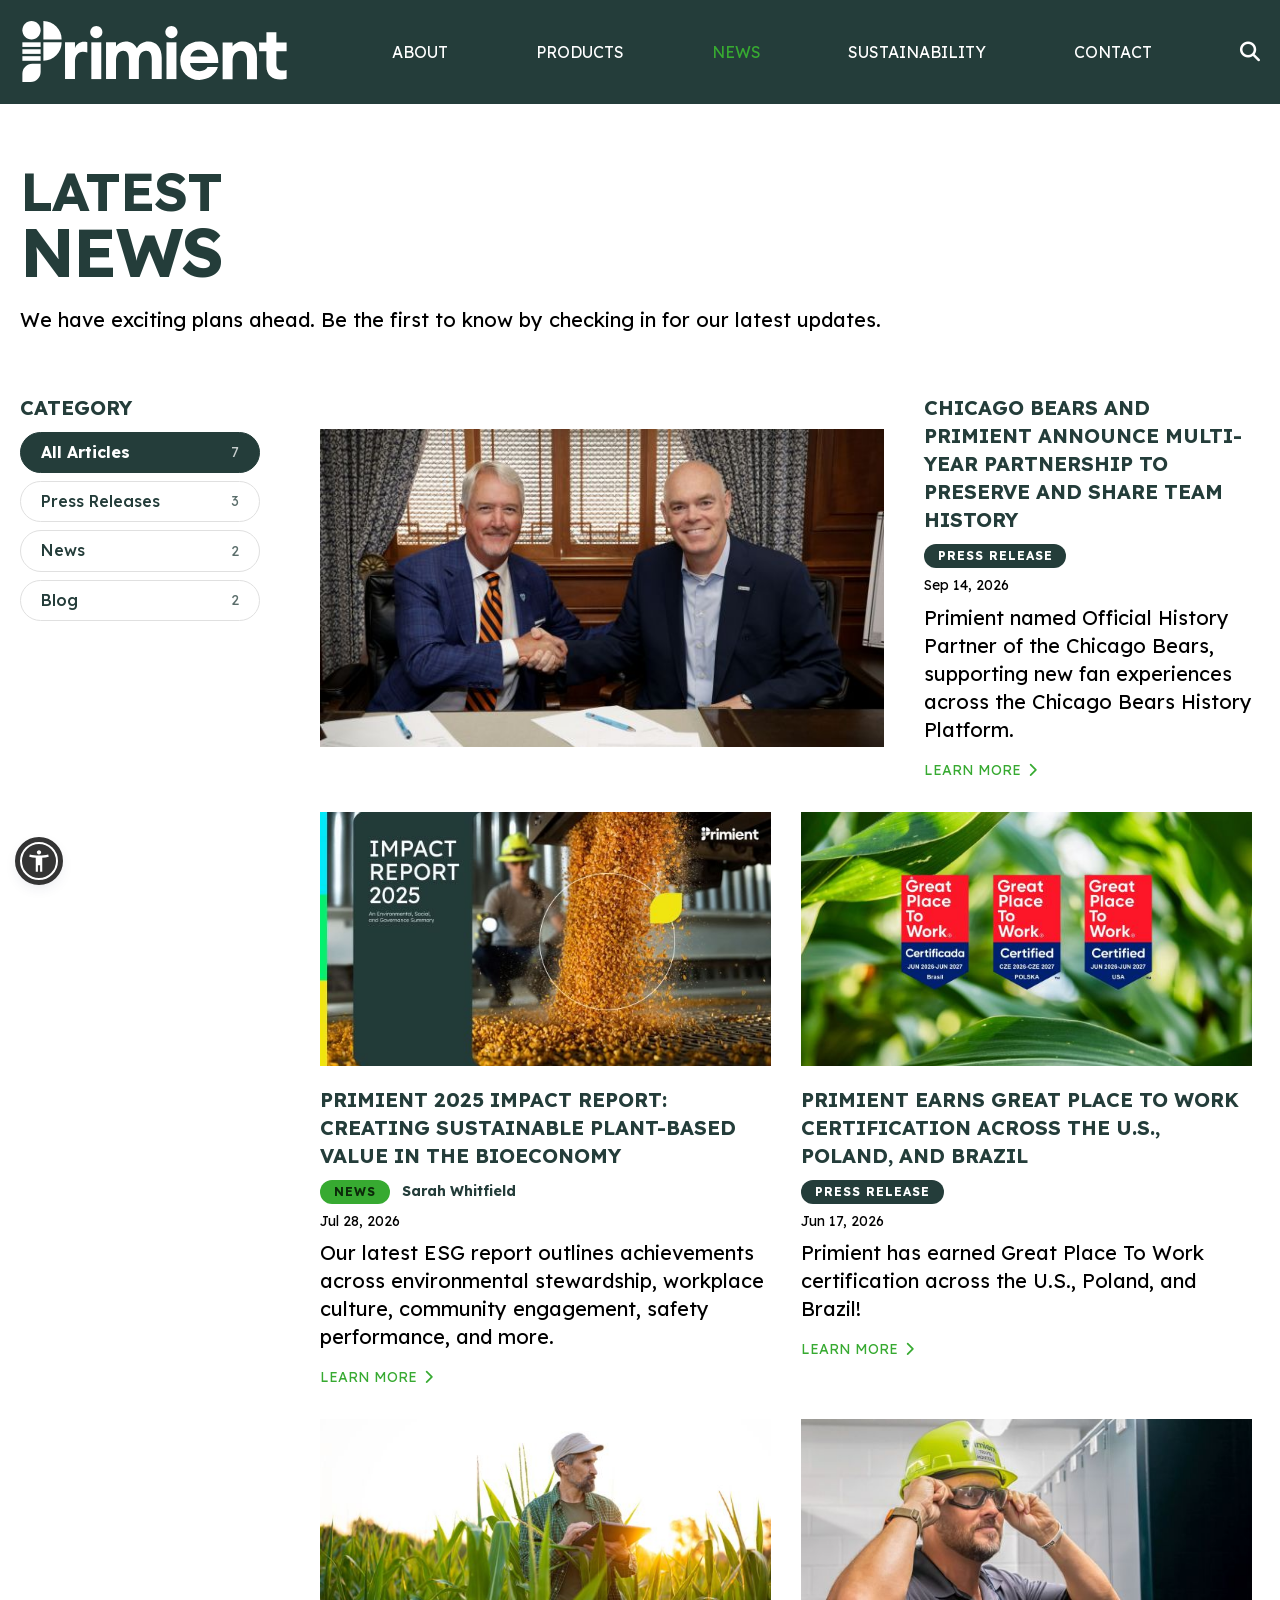
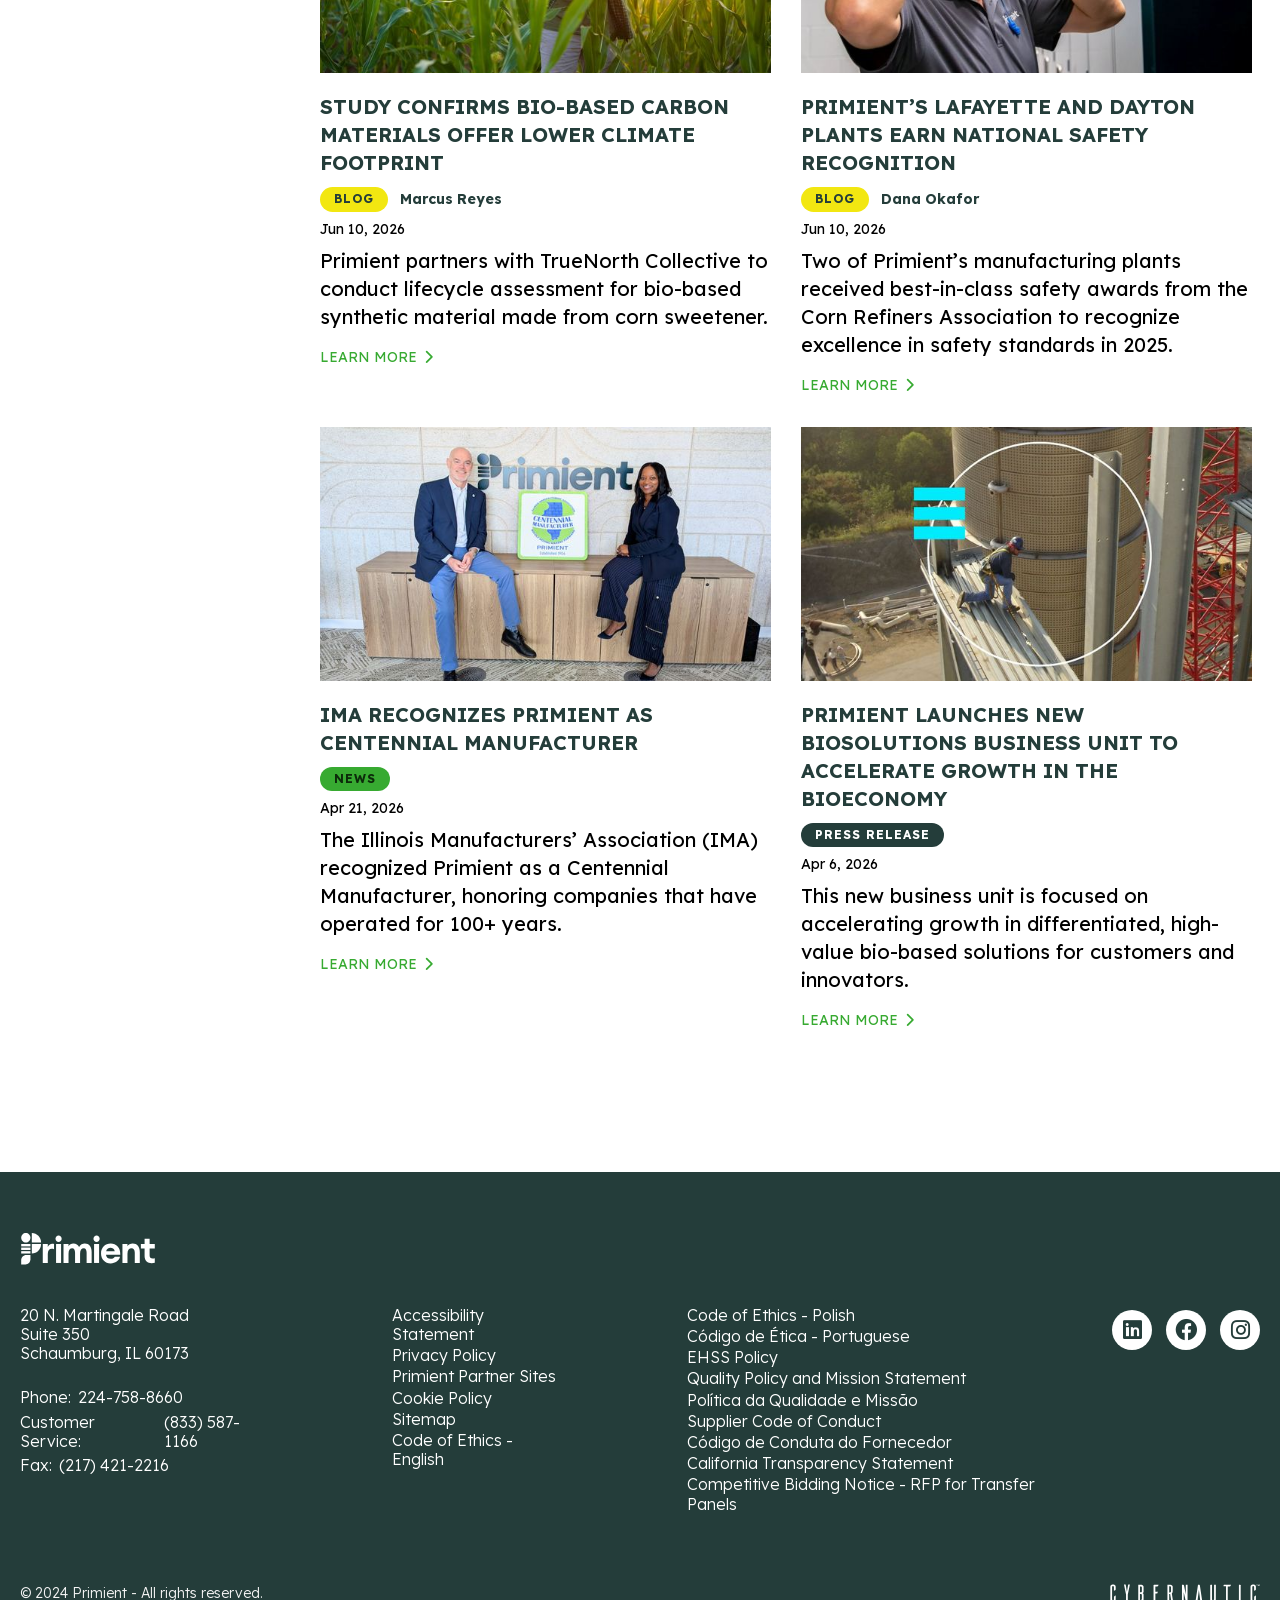
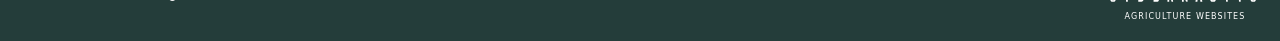
==== commit 97e3854f: "Add author block to the foot of news and blog articles Adds headshot, name, title, short bio and soc" ====
--- a/index.html
+++ b/index.html
@@ -70,6 +70,9 @@
   <link rel="stylesheet" type="text/css" href="css/slick.css">
   <link rel="stylesheet" type="text/css" href="css/slick-theme.css">
   <link rel="stylesheet" type="text/css" href="css/prototype.css">
+  
+  <script src="js/jquery.simplePagination.min.js"></script> 
+  <link rel="stylesheet" href="css/simplePagination.min.css"> 
 
 
   <script src="js/js.cookie.min.js"></script>
@@ -127,7 +130,7 @@
     }
   </style>
   
-  <script id="pjax-page-json" type="application/json">{"id":"1003","parent":null,"title":"News","slug":"news","type":"3","tags":[],"audienceBuilderConversionID":null,"sitemap":null,"noindex":null,"draft":null,"comments":null,"testlink_only":null,"exclude_from_nav":null,"disable_caching":null,"pos":"4","children":"0","view":"news","secondary_nav":false,"secondary_nav_full":false,"uri":"news","settings":{"Page Title Secondary":"Latest","Page Title Override":"","Page Text":"\nWe have exciting plans ahead. Be the first to know by checking in for our latest updates.","Page Button":"","Hide Profile Page Title & Description":"1"},"wildcards":[],"original_uri":"news","triggerType":"page","trigger":null,"triggers":["article"],"triggersFound":[],"subcategories":["author"],"subcategories_with_value":[],"wildcardTriggers":[],"profile":false,"newsArchive":{"dates":[{"text":"July","month":"07","year":"2026","selected":false},{"text":"June","month":"06","year":"2026","selected":false},{"text":"April","month":"04","year":"2026","selected":false},{"text":"March","month":"03","year":"2026","selected":false},{"text":"February","month":"02","year":"2026","selected":false},{"text":"January","month":"01","year":"2026","selected":false},{"text":"August","month":"08","year":"2025","selected":false},{"text":"March","month":"03","year":"2025","selected":false},{"text":"October","month":"10","year":"2024","selected":false},{"text":"September","month":"09","year":"2024","selected":false},{"text":"August","month":"08","year":"2024","selected":false},{"text":"July","month":"07","year":"2024","selected":false},{"text":"June","month":"06","year":"2024","selected":false},{"text":"May","month":"05","year":"2024","selected":false},{"text":"March","month":"03","year":"2024","selected":false},{"text":"January","month":"01","year":"2024","selected":false},{"text":"December","month":"12","year":"2023","selected":false},{"text":"October","month":"10","year":"2023","selected":false},{"text":"August","month":"08","year":"2023","selected":false},{"text":"July","month":"07","year":"2023","selected":false},{"text":"June","month":"06","year":"2023","selected":false},{"text":"February","month":"02","year":"2023","selected":false},{"text":"January","month":"01","year":"2023","selected":false},{"text":"November","month":"11","year":"2022","selected":false},{"text":"October","month":"10","year":"2022","selected":false},{"text":"July","month":"07","year":"2022","selected":false},{"text":"May","month":"05","year":"2022","selected":false},{"text":"April","month":"04","year":"2022","selected":false}],"authors":[],"keywords":[],"keywordsTotal":false,"categories":[],"selected":false},"REQUEST_URI":"\/news","SEO":{"metaTitle":"Primient | Latest Company News and Industry Updates","metaDescription":"Stay informed with the latest news from Primient, including company announcements, industry insights, and thought leadership articles.","metaKeywords":"","metaImage":"242","metaImageWidth":"1200","metaImageHeight":"630"},"root":{"id":"1003","parent":null,"title":"News","slug":"news","type":"3","tags":null,"audienceBuilderConversionID":null,"sitemap":null,"noindex":null,"draft":null,"comments":null,"testlink_only":null,"exclude_from_nav":null,"disable_caching":null,"pos":"4","children":"0","view":"news","secondary_nav":false,"secondary_nav_full":false}}</script>
+  <script id="pjax-page-json" type="application/json">{"id":"1003","parent":null,"title":"News","slug":"news","type":"3","tags":[],"audienceBuilderConversionID":null,"sitemap":null,"noindex":null,"draft":null,"comments":null,"testlink_only":null,"exclude_from_nav":null,"disable_caching":null,"pos":"4","children":"0","view":"news","secondary_nav":false,"secondary_nav_full":false,"uri":"news","settings":{"Page Title Secondary":"Latest","Page Title Override":"","Page Text":"\nWe have exciting plans ahead. Be the first to know by checking in for our latest updates.","Page Button":"","Hide Profile Page Title & Description":"1"},"wildcards":[],"original_uri":"news","triggerType":"page","trigger":null,"triggers":["article"],"triggersFound":[],"subcategories":["author"],"subcategories_with_value":[],"wildcardTriggers":[],"profile":false,"newsArchive":{"dates":[{"text":"September","month":"09","year":"2026","selected":false},{"text":"July","month":"07","year":"2026","selected":false},{"text":"June","month":"06","year":"2026","selected":false},{"text":"April","month":"04","year":"2026","selected":false},{"text":"March","month":"03","year":"2026","selected":false},{"text":"February","month":"02","year":"2026","selected":false},{"text":"January","month":"01","year":"2026","selected":false},{"text":"August","month":"08","year":"2025","selected":false},{"text":"March","month":"03","year":"2025","selected":false},{"text":"October","month":"10","year":"2024","selected":false},{"text":"September","month":"09","year":"2024","selected":false},{"text":"August","month":"08","year":"2024","selected":false},{"text":"July","month":"07","year":"2024","selected":false},{"text":"June","month":"06","year":"2024","selected":false},{"text":"May","month":"05","year":"2024","selected":false},{"text":"March","month":"03","year":"2024","selected":false},{"text":"January","month":"01","year":"2024","selected":false},{"text":"December","month":"12","year":"2023","selected":false},{"text":"October","month":"10","year":"2023","selected":false},{"text":"August","month":"08","year":"2023","selected":false},{"text":"July","month":"07","year":"2023","selected":false},{"text":"June","month":"06","year":"2023","selected":false},{"text":"February","month":"02","year":"2023","selected":false},{"text":"January","month":"01","year":"2023","selected":false},{"text":"November","month":"11","year":"2022","selected":false},{"text":"October","month":"10","year":"2022","selected":false},{"text":"July","month":"07","year":"2022","selected":false},{"text":"May","month":"05","year":"2022","selected":false},{"text":"April","month":"04","year":"2022","selected":false}],"authors":[],"keywords":[],"keywordsTotal":false,"categories":[],"selected":false},"REQUEST_URI":"\/news","SEO":{"metaTitle":"Primient | Latest Company News and Industry Updates","metaDescription":"Stay informed with the latest news from Primient, including company announcements, industry insights, and thought leadership articles.","metaKeywords":"","metaImage":"242","metaImageWidth":"1200","metaImageHeight":"630"},"root":{"id":"1003","parent":null,"title":"News","slug":"news","type":"3","tags":null,"audienceBuilderConversionID":null,"sitemap":null,"noindex":null,"draft":null,"comments":null,"testlink_only":null,"exclude_from_nav":null,"disable_caching":null,"pos":"4","children":"0","view":"news","secondary_nav":false,"secondary_nav_full":false}}</script>
 </head>
 
 <body class="cms-frontend" data-page-id="1003">
@@ -215,24 +218,44 @@
         <a href="index.html?category=blog" class="category-filter-link" data-category="blog">Blog <span class="category-filter-count"></span></a>
       </nav>
     </div>
-
     
     <div class="amsd-list-items-wrapper">
 		  
-        <div data-category="news" class="amsd-item hover-effect-3d w-inline-block first">
-          <a href="article.html" class="amsd-image-link first">
-            <div class="amsd-image first" style="background-image: url(images/image-282-600.jpg); background-position: 47.27391942342122632681% 32.81008026303624802722%"></div><img src="images/image-282-800.jpg" alt="Primient 2025 Impact Report: Creating Sustainable Plant-Based Value in the Bioeconomy">
+        <div data-category="press-release" class="amsd-item hover-effect-3d w-inline-block first">
+          <a href="article-chicago-bears.html" class="amsd-image-link first">
+            <div class="amsd-image first" style="background-image: url(images/image-305-600.jpg); background-position: 45.92187500000000000000% 25.98437500000000000000%"></div><img src="images/image-305-800.jpg" alt="Chicago Bears and Primient Announce Multi-Year Partnership to Preserve and Share Team History">
           </a>
           <div class="amsd-text-wrapper first">
             <div class="amsd-title-text-link-wrapper"><h2>
-              <a href="article.html" class="amsd-title-text-link">Primient 2025 Impact Report: Creating Sustainable Plant-Based Value in the Bioeconomy</a></h2>
+              <a href="article-chicago-bears.html" class="amsd-title-text-link">Chicago Bears and Primient Announce Multi-Year Partnership to Preserve and Share Team History</a></h2>
+            </div>
+            <div class="article-meta-row"><span class="category-pill category-pill--press-release">Press Release</span></div>
+            <p class="amsd-meta-text news-author">Sep 14, 2026
+            </p>
+            <p class="amsd-description-text">Primient named Official History Partner of the Chicago Bears, supporting new fan experiences across the Chicago Bears History Platform.</p>
+            <div class="amsd-button-wrapper">
+              <a href="article-chicago-bears.html" class="amsd-button w-inline-block">
+                <div class="learn-more-link-text">Learn More</div>
+                <div class="learn-more-arrow w-embed"><i class="fa-solid fa-chevron-right"></i></div>
+              </a>
+            </div>
+          </div>
+        </div>
+        
+        <div data-category="news" class="amsd-item hover-effect-3d w-inline-block grid half">
+          <a href="article-impact-report.html" class="amsd-image-link">
+            <div class="amsd-image" style="background-image: url(images/image-282-600.jpg); background-position: 47.27391942342122632681% 32.81008026303624802722%"></div>
+          </a>
+          <div class="amsd-text-wrapper">
+            <div class="amsd-title-text-link-wrapper">
+              <a href="article-impact-report.html" class="amsd-title-text-link">Primient 2025 Impact Report: Creating Sustainable Plant-Based Value in the Bioeconomy</a>
             </div>
             <div class="article-meta-row"><span class="category-pill category-pill--news">News</span><span class="article-author">Sarah Whitfield</span></div>
             <p class="amsd-meta-text news-author">Jul 28, 2026
             </p>
             <p class="amsd-description-text">Our latest ESG report outlines achievements across environmental stewardship, workplace culture, community engagement, safety performance, and more.</p>
             <div class="amsd-button-wrapper">
-              <a href="article.html" class="amsd-button w-inline-block">
+              <a href="article-impact-report.html" class="amsd-button w-inline-block">
                 <div class="learn-more-link-text">Learn More</div>
                 <div class="learn-more-arrow w-embed"><i class="fa-solid fa-chevron-right"></i></div>
               </a>
@@ -241,19 +264,19 @@
         </div>
         
         <div data-category="press-release" class="amsd-item hover-effect-3d w-inline-block grid half">
-          <a href="https://primient.com/news/article/2026/06/primient-earns-great-place-to-work-certification-across-the-u-s-poland-and-brazil" class="amsd-image-link">
+          <a href="article-great-place-to-work.html" class="amsd-image-link">
             <div class="amsd-image" style="background-image: url(images/image-245-600.jpg); background-position: center center"></div>
           </a>
           <div class="amsd-text-wrapper">
             <div class="amsd-title-text-link-wrapper">
-              <a href="https://primient.com/news/article/2026/06/primient-earns-great-place-to-work-certification-across-the-u-s-poland-and-brazil" class="amsd-title-text-link">Primient Earns Great Place To Work Certification across the U.S., Poland, and Brazil</a>
+              <a href="article-great-place-to-work.html" class="amsd-title-text-link">Primient Earns Great Place To Work Certification across the U.S., Poland, and Brazil</a>
             </div>
             <div class="article-meta-row"><span class="category-pill category-pill--press-release">Press Release</span></div>
             <p class="amsd-meta-text news-author">Jun 17, 2026
             </p>
             <p class="amsd-description-text">Primient has earned Great Place To Work certification across the U.S., Poland, and Brazil!</p>
             <div class="amsd-button-wrapper">
-              <a href="https://primient.com/news/article/2026/06/primient-earns-great-place-to-work-certification-across-the-u-s-poland-and-brazil" class="amsd-button w-inline-block">
+              <a href="article-great-place-to-work.html" class="amsd-button w-inline-block">
                 <div class="learn-more-link-text">Learn More</div>
                 <div class="learn-more-arrow w-embed"><i class="fa-solid fa-chevron-right"></i></div>
               </a>
@@ -261,20 +284,20 @@
           </div>
         </div>
         
-        <div data-category="press-release" class="amsd-item hover-effect-3d w-inline-block grid half">
-          <a href="https://primient.com/news/article/2026/06/truenorthcollective" class="amsd-image-link">
+        <div data-category="blog" class="amsd-item hover-effect-3d w-inline-block grid half">
+          <a href="article-truenorth-collective.html" class="amsd-image-link">
             <div class="amsd-image" style="background-image: url(images/image-244-600.jpg); background-position: 54.92187500000000000000% 25.98437500000000000000%"></div>
           </a>
           <div class="amsd-text-wrapper">
             <div class="amsd-title-text-link-wrapper">
-              <a href="https://primient.com/news/article/2026/06/truenorthcollective" class="amsd-title-text-link">Study Confirms Bio-Based Carbon Materials Offer Lower Climate Footprint</a>
-            </div>
-            <div class="article-meta-row"><span class="category-pill category-pill--press-release">Press Release</span></div>
+              <a href="article-truenorth-collective.html" class="amsd-title-text-link">Study Confirms Bio-Based Carbon Materials Offer Lower Climate Footprint</a>
+            </div>
+            <div class="article-meta-row"><span class="category-pill category-pill--blog">Blog</span><span class="article-author">Marcus Reyes</span></div>
             <p class="amsd-meta-text news-author">Jun 10, 2026
             </p>
             <p class="amsd-description-text">Primient partners with TrueNorth Collective to conduct lifecycle assessment for bio-based synthetic material made from corn sweetener.</p>
             <div class="amsd-button-wrapper">
-              <a href="https://primient.com/news/article/2026/06/truenorthcollective" class="amsd-button w-inline-block">
+              <a href="article-truenorth-collective.html" class="amsd-button w-inline-block">
                 <div class="learn-more-link-text">Learn More</div>
                 <div class="learn-more-arrow w-embed"><i class="fa-solid fa-chevron-right"></i></div>
               </a>
@@ -283,19 +306,19 @@
         </div>
         
         <div data-category="blog" class="amsd-item hover-effect-3d w-inline-block grid half">
-          <a href="https://primient.com/news/article/2026/06/primient-lafayette-and-dayton-plants-earn-cra-safety-awards" class="amsd-image-link">
+          <a href="article-lafayette-dayton-safety.html" class="amsd-image-link">
             <div class="amsd-image" style="background-image: url(images/image-243-600.jpg); background-position: 46.11363728841146070181% 53.23258800619452557612%"></div>
           </a>
           <div class="amsd-text-wrapper">
             <div class="amsd-title-text-link-wrapper">
-              <a href="https://primient.com/news/article/2026/06/primient-lafayette-and-dayton-plants-earn-cra-safety-awards" class="amsd-title-text-link">Primient’s Lafayette and Dayton Plants Earn National Safety Recognition</a>
+              <a href="article-lafayette-dayton-safety.html" class="amsd-title-text-link">Primient’s Lafayette and Dayton Plants Earn National Safety Recognition</a>
             </div>
             <div class="article-meta-row"><span class="category-pill category-pill--blog">Blog</span><span class="article-author">Dana Okafor</span></div>
             <p class="amsd-meta-text news-author">Jun 10, 2026
             </p>
             <p class="amsd-description-text">Two of Primient’s manufacturing plants received best-in-class safety awards from the Corn Refiners Association to recognize excellence in safety standards in 2025.</p>
             <div class="amsd-button-wrapper">
-              <a href="https://primient.com/news/article/2026/06/primient-lafayette-and-dayton-plants-earn-cra-safety-awards" class="amsd-button w-inline-block">
+              <a href="article-lafayette-dayton-safety.html" class="amsd-button w-inline-block">
                 <div class="learn-more-link-text">Learn More</div>
                 <div class="learn-more-arrow w-embed"><i class="fa-solid fa-chevron-right"></i></div>
               </a>
@@ -304,19 +327,19 @@
         </div>
         
         <div data-category="news" class="amsd-item hover-effect-3d w-inline-block grid half">
-          <a href="https://primient.com/news/article/2026/04/ima-recognizes-primient-as-centennial-manufacturer-1" class="amsd-image-link">
+          <a href="article-ima-centennial.html" class="amsd-image-link">
             <div class="amsd-image" style="background-image: url(images/image-240-600.jpg); background-position: 54.20312500000000000000% 38.44304733727810940991%"></div>
           </a>
           <div class="amsd-text-wrapper">
             <div class="amsd-title-text-link-wrapper">
-              <a href="https://primient.com/news/article/2026/04/ima-recognizes-primient-as-centennial-manufacturer-1" class="amsd-title-text-link">IMA Recognizes Primient as Centennial Manufacturer </a>
+              <a href="article-ima-centennial.html" class="amsd-title-text-link">IMA Recognizes Primient as Centennial Manufacturer </a>
             </div>
             <div class="article-meta-row"><span class="category-pill category-pill--news">News</span></div>
             <p class="amsd-meta-text news-author">Apr 21, 2026
             </p>
             <p class="amsd-description-text">The Illinois Manufacturers’ Association (IMA) recognized Primient as a Centennial Manufacturer, honoring companies that have operated for 100+ years. </p>
             <div class="amsd-button-wrapper">
-              <a href="https://primient.com/news/article/2026/04/ima-recognizes-primient-as-centennial-manufacturer-1" class="amsd-button w-inline-block">
+              <a href="article-ima-centennial.html" class="amsd-button w-inline-block">
                 <div class="learn-more-link-text">Learn More</div>
                 <div class="learn-more-arrow w-embed"><i class="fa-solid fa-chevron-right"></i></div>
               </a>
@@ -325,40 +348,19 @@
         </div>
         
         <div data-category="press-release" class="amsd-item hover-effect-3d w-inline-block grid half">
-          <a href="https://primient.com/news/article/2026/04/primient-launches-biosolutions-business-unit" class="amsd-image-link">
+          <a href="article-biosolutions.html" class="amsd-image-link">
             <div class="amsd-image" style="background-image: url(images/image-239-600.jpg); background-position: center center"></div>
           </a>
           <div class="amsd-text-wrapper">
             <div class="amsd-title-text-link-wrapper">
-              <a href="https://primient.com/news/article/2026/04/primient-launches-biosolutions-business-unit" class="amsd-title-text-link">Primient Launches New Biosolutions Business Unit to Accelerate Growth in the Bioeconomy</a>
+              <a href="article-biosolutions.html" class="amsd-title-text-link">Primient Launches New Biosolutions Business Unit to Accelerate Growth in the Bioeconomy</a>
             </div>
             <div class="article-meta-row"><span class="category-pill category-pill--press-release">Press Release</span></div>
             <p class="amsd-meta-text news-author">Apr 6, 2026
             </p>
             <p class="amsd-description-text">This new business unit is focused on accelerating growth in differentiated, high-value bio-based solutions for customers and innovators.</p>
             <div class="amsd-button-wrapper">
-              <a href="https://primient.com/news/article/2026/04/primient-launches-biosolutions-business-unit" class="amsd-button w-inline-block">
-                <div class="learn-more-link-text">Learn More</div>
-                <div class="learn-more-arrow w-embed"><i class="fa-solid fa-chevron-right"></i></div>
-              </a>
-            </div>
-          </div>
-        </div>
-        
-        <div data-category="blog" class="amsd-item hover-effect-3d w-inline-block grid half">
-          <a href="https://primient.com/news/article/2026/03/cibo-primient-partnership" class="amsd-image-link">
-            <div class="amsd-image" style="background-image: url(images/image-238-600.jpg); background-position: 53.58854166666666429819% 40.21819526627218976955%"></div>
-          </a>
-          <div class="amsd-text-wrapper">
-            <div class="amsd-title-text-link-wrapper">
-              <a href="https://primient.com/news/article/2026/03/cibo-primient-partnership" class="amsd-title-text-link">CIBO's Data and Analytics Bolster Primient's Regenerative Agriculture Scale-Up</a>
-            </div>
-            <div class="article-meta-row"><span class="category-pill category-pill--blog">Blog</span><span class="article-author">Marcus Reyes</span></div>
-            <p class="amsd-meta-text news-author">Mar 6, 2026
-            </p>
-            <p class="amsd-description-text">CIBO Technologies and Primient announced a multi-year strategic partnership to advance regenerative agriculture practice adoption and reduce Scope 3 emissions across Primient's agricultural supply chain.</p>
-            <div class="amsd-button-wrapper">
-              <a href="https://primient.com/news/article/2026/03/cibo-primient-partnership" class="amsd-button w-inline-block">
+              <a href="article-biosolutions.html" class="amsd-button w-inline-block">
                 <div class="learn-more-link-text">Learn More</div>
                 <div class="learn-more-arrow w-embed"><i class="fa-solid fa-chevron-right"></i></div>
               </a>
@@ -399,7 +401,7 @@
             </a>          </div>
           <div class="quicklinks-wrapper _2">
             <a href="https://primient.com/accessibility-statement" class="footer-link no-icon">Accessibility Statement</a><a href="https://primient.com/privacy-policy" class="footer-link no-icon">Privacy Policy</a><a href="https://primientgrain.com/" class="footer-link no-icon">Primient Partner Sites</a><a href="https://primient.com/cookie-policy" class="footer-link no-icon">Cookie Policy</a><a href="https://primient.com/sitemap" class="footer-link no-icon">Sitemap</a><a href="https://primient.com/file/44" class="footer-link no-icon">Code of Ethics - English</a></div>
-<div class="quicklinks-wrapper _2"><a href="https://primient.com/file/43" class="footer-link no-icon">Code of Ethics - Polish</a><a href="https://primient.com/file/42" class="footer-link no-icon">Código de Ética - Portuguese</a><a href="https://primient.com/file/41" class="footer-link no-icon">EHSS Policy</a><a href="https://primient.com/file/12" class="footer-link no-icon">Quality Policy and Mission Statement</a><a href="https://primient.com/file/13" class="footer-link no-icon">Política da Qualidade e Missão</a><a href="https://primient.com/file/34" class="footer-link no-icon">Supplier Code of Conduct</a><a href="https://primient.com/file/35" class="footer-link no-icon">Código de Conduta do Fornecedor</a><a href="https://primient.com/file/3" class="footer-link no-icon">California Transparency Statement</a><a href="https://primient.com/file/47" class="footer-link no-icon">Competitive Bidding Notice - RFP for CIP System</a>          </div>
+<div class="quicklinks-wrapper _2"><a href="https://primient.com/file/43" class="footer-link no-icon">Code of Ethics - Polish</a><a href="https://primient.com/file/42" class="footer-link no-icon">Código de Ética - Portuguese</a><a href="https://primient.com/file/41" class="footer-link no-icon">EHSS Policy</a><a href="https://primient.com/file/12" class="footer-link no-icon">Quality Policy and Mission Statement</a><a href="https://primient.com/file/13" class="footer-link no-icon">Política da Qualidade e Missão</a><a href="https://primient.com/file/34" class="footer-link no-icon">Supplier Code of Conduct</a><a href="https://primient.com/file/35" class="footer-link no-icon">Código de Conduta do Fornecedor</a><a href="https://primient.com/file/3" class="footer-link no-icon">California Transparency Statement</a><a href="https://primient.com/file/49" class="footer-link no-icon">Competitive Bidding Notice - RFP for Transfer Panels</a>          </div>
         </div>
         <div id="w-node-_1d51a127-3626-6534-a211-92bc98eb287f-dc4d5e5d" class="footer-column">
                     <div class="footer-social-media-items">
--- a/css/frontend.css
+++ b/css/frontend.css
@@ -8,8 +8,8 @@
 ╚██████╗   ██║   ██████╔╝███████╗██║  ██║██║ ╚████║██║  ██║╚██████╔╝   ██║   ██║╚██████╗
  ╚═════╝   ╚═╝   ╚═════╝ ╚══════╝╚═╝  ╚═╝╚═╝  ╚═══╝╚═╝  ╚═╝ ╚═════╝    ╚═╝   ╚═╝ ╚═════╝ 
 
-compiled by scssphp v1.0.0 on Thu, 30 Jul 2026 10:24:48 -0500 (0.1571s)
+compiled by scssphp v1.0.0 on Tue, 15 Sep 2026 15:17:06 -0500 (0.081s)
 
 */
 
-@import url('css.css');@import url("all.css");@import "normalize.css";@import "webflow.css";@import "primient-redesign.webflow.css";.cta-form-wrapper{position:relative;width:100%}.cta-form-wrapper input:not([type='checkbox']):not([type='radio']),.cta-form-wrapper select,.cta-form-wrapper textarea{position:relative;display:block;-webkit-appearance:none;-moz-appearance:none;appearance:none;-webkit-transition:background-color, font-color 0ms, 0ms ease, ease 0ms;-moz-transition:background-color, font-color 0ms, 0ms ease, ease 0ms;-ms-transition:background-color, font-color 0ms, 0ms ease, ease 0ms;-o-transition:background-color, font-color 0ms, 0ms ease, ease 0ms;transition:background-color, font-color 0ms, 0ms ease, ease 0ms;-webkit-border-radius:0px;-moz-border-radius:0px;-ms-border-radius:0px;-o-border-radius:0px;border-radius:0px;width:100%;background-color:#eee;border-top:1px solid #233c39;border-right:1px solid #233c39;border-bottom:1px solid #233c39;border-left:1px solid #233c39;font-family:'Lexend Deca', sans-serif;font-size:16px;font-weight:300;color:#393939;text-transform:none;padding:8px}.cta-form-wrapper input:not([type='checkbox']):not([type='radio'])::-webkit-input-placeholder,.cta-form-wrapper select::-webkit-input-placeholder,.cta-form-wrapper textarea::-webkit-input-placeholder{color:#393939;font-weight:300}.cta-form-wrapper input:not([type='checkbox']):not([type='radio']):-moz-placeholder,.cta-form-wrapper select:-moz-placeholder,.cta-form-wrapper textarea:-moz-placeholder{color:#393939;font-weight:300}.cta-form-wrapper input:not([type='checkbox']):not([type='radio'])::-moz-placeholder,.cta-form-wrapper select::-moz-placeholder,.cta-form-wrapper textarea::-moz-placeholder{color:#393939;font-weight:300}.cta-form-wrapper input:not([type='checkbox']):not([type='radio']):-ms-input-placeholder,.cta-form-wrapper select:-ms-input-placeholder,.cta-form-wrapper textarea:-ms-input-placeholder{color:#393939;font-weight:300}.cta-form-wrapper input:not([type='checkbox']):not([type='radio']):hover,.cta-form-wrapper select:hover,.cta-form-wrapper textarea:hover{background-color:#e9e9e9;color:#393939;border-color:#233c39}.cta-form-wrapper input:not([type='checkbox']):not([type='radio']):focus,.cta-form-wrapper select:focus,.cta-form-wrapper textarea:focus{background-color:#e4e4e4;color:#393939;border-color:#233c39}.cta-form-wrapper select{background-color:#eee;background-repeat:no-repeat;background-position:right 0.5em top 60%;background-size:1.5em auto;font-family:'Lexend Deca', sans-serif;font-size:16px;font-weight:300;padding:9px 8px;background-image:url("data:image/svg+xml,%0A%3Csvg xmlns='http://www.w3.org/2000/svg' width='20' height='14' viewBox='0 0 20 14'%3E%3Cpath fill='%23243d3a' fill-rule='nonzero' d='M10.375.219L6 3.719 1.625.219a1 1 0 1 0-1.25 1.562l5 4a1 1 0 0 0 1.25 0l5-4a1 1 0 1 0-1.25-1.562z' transform='translate(4 2)'/%3E%3C/svg%3E%0A")}.cta-form-wrapper select:focus,.cta-form-wrapper select:hover,.cta-form-wrapper select:active{background-color:transparent;color:#393939}.cta-form-wrapper form .form-item{position:relative;padding:10px}.cta-form-wrapper form .form-item label{position:relative;display:block;font-family:'Lexend Deca', sans-serif;font-size:16px;font-weight:300;color:#233c39;text-transform:none;margin:0 0 7px 3px;line-height:16px}.modal-form-popup{position:fixed;top:0;left:0;width:100%;height:100vh;z-index:9999;background-color:rgba(0, 0, 0, 0.7);display:none}.modal-form-popup.open{display:block}.modal-form-popup .modal-form-wrapper{position:absolute;width:95%;max-width:950px;max-height:90vh;top:50%;left:50%;border-radius:12px;transform:translate(-50%, -50%);overflow:auto;background-color:#fff;padding:30px;scrollbar-color:#000 #ccc;scrollbar-width:7px}.modal-form-popup .modal-form-wrapper::-webkit-scrollbar{width:7px}.modal-form-popup .modal-form-wrapper::-webkit-scrollbar-track{background-color:#ccc}.modal-form-popup .modal-form-wrapper::-webkit-scrollbar-thumb{background-color:#000;outline:1px solid slategrey}.modal-form-popup .modal-form-wrapper .modal-form-close{position:absolute;top:10px;right:15px;font-size:24px;color:#000;cursor:pointer;text-align:center}.modal-form-popup .modal-form-wrapper .modal-form-close:hover{color:#000}@media (max-width:767px){.modal-form-popup .modal-form-wrapper{padding:40px 15px}}.hidden-input{display:none}.contact-form-wrapper{position:relative;width:100%;margin-bottom:60px}.contact-form-wrapper .contact-form-block{position:relative}.contact-form-wrapper .contact-form-block .bit-wider{flex:0 0 34% !important}@media (max-width:991px){.contact-form-wrapper .contact-form-block .bit-wider{flex:0 0 auto !important}}.contact-form-wrapper .contact-form-block .no-pad{padding:10px 0}@media (max-width:991px){.contact-form-wrapper .contact-form-block .no-pad{padding:10px}.contact-form-wrapper .contact-form-block .no-pad.header{padding:10px 0}}.contact-form-wrapper .contact-form-block .no-pad-l{padding:10px 10px 10px 0}@media (max-width:991px){.contact-form-wrapper .contact-form-block .no-pad-l{padding:10px}}.contact-form-wrapper .contact-form-block .no-pad-r{padding:10px 0 10px 10px}@media (max-width:991px){.contact-form-wrapper .contact-form-block .no-pad-r{padding:10px}}.contact-form-wrapper .contact-form-block .contact-title{color:#000;margin-bottom:15px}.flexbox-row{position:relative;display:flex}.flexbox-row.flexbox-center-x{justify-content:center}.flexbox-row.flexbox-center-y{align-items:center}.flexbox-row .flexbox-col-padding{position:relative}.flexbox-row .flexbox-col{position:relative;flex:1}.flexbox-row .flexbox-col.half{flex:0 0 50%}@media (max-width:991px){.flexbox-row .flexbox-col.half{flex:0 0 auto}}.flexbox-row .flexbox-col.third{flex:0 0 33.3333%}@media (max-width:991px){.flexbox-row .flexbox-col.third{flex:0 0 auto}}.flexbox-row .flexbox-col.state{flex:0 0 240px}@media (max-width:991px){.flexbox-row .flexbox-col.state{flex:0 0 auto}}.flexbox-row .flexbox-col.zip{flex:0 0 150px}@media (max-width:991px){.flexbox-row .flexbox-col.zip{flex:0 0 auto}}.flexbox-row.flexbox-auto .flexbox-col{flex:0 0 auto}@media (max-width:991px){.flexbox-row{flex-flow:column nowrap}.flexbox-row .flexbox-spacer{display:none}}h1,h2,h3,h4,h5,h6{font-size:inherit;line-height:inherit;font-weight:inherit;display:inline-block;margin-top:0px;margin:0px}.text-block .heading:first-child{margin-top:0px}.text-block table.textbox-columns-fixed-width{max-width:100%}.amsd-dropdown-toggle{white-space:normal}.amsd-dropdown-toggle.w--open .amsd-dropdown-arrow-icon .fa-plus:before{content:"\f068"}.dropdown-nav-link.w--open .dropdown-nav-link-arrow{transform:rotate(-180deg)}.secondary-nav-link.w--open .secondary-dropdown-nav-link-arrow{transform:rotate(-180deg)}.fas{font-style:inherit;font-weight:900}.fa{font-weight:400}.footer-link a{color:inherit}[data-icon]{-moz-osx-font-smoothing:grayscale;-webkit-font-smoothing:antialiased}.w-lightbox-noscroll{overflow:visible}.w-nav-overlay{height:100vh !important}input[type="date"]{moz-appearance:none;webkit-appearance:none;appearance:none}.form-input.date-input-wrapper:after,input[type="date"]:after{font-family:"Font Awesome 6 Free";content:"\f073";font-size:16px;font-weight:normal;font-style:inherit;color:#000;padding:0 5px;position:absolute;top:15px;right:12px;-moz-osx-font-smoothing:grayscale;-webkit-font-smoothing:antialiased;display:inline-block;font-variant:normal;text-rendering:auto;line-height:1}input[type="date"]::-webkit-calendar-picker-indicator{position:absolute;top:0;left:0;right:0;bottom:0;width:auto;height:auto;color:transparent;background:transparent;cursor:text}input[type="date"]::-webkit-inner-spin-button{z-index:1}input[type="date"]::-webkit-clear-button{z-index:1}.input-field.select-input{moz-appearance:none;webkit-appearance:none;appearance:none;position:relative}.form-input.select-input-wrapper:after{font-family:"Font Awesome 6 Free";content:"\f078";font-size:14px;font-weight:900;font-style:inherit;color:#666;padding:0 5px;position:absolute;top:16px;right:8px;-moz-osx-font-smoothing:grayscale;-webkit-font-smoothing:antialiased;display:inline-block;font-variant:normal;text-rendering:auto;line-height:1}.map iframe{width:100%;height:100%}.text-block .heading:first-child{margin-top:0px}.cms-btn:focus{outline:0}img.userUpload{height:auto !important}.contact-form-success-message{display:block !important}.content-block ul{overflow:hidden}.responsive-video-embed iframe{position:absolute;top:0;left:0;width:100%;height:100%}.cms-btn a{color:inherit}.w-webflow-badge{display:none !important}[data-module="cms-custom-search"]{padding:0px;margin-top:20px}[data-module="cms-custom-search"] .form-wrapper form{display:-webkit-box;display:-webkit-flex;display:-ms-flexbox;display:flex;-webkit-box-pack:justify;-webkit-justify-content:space-between;-ms-flex-pack:justify;justify-content:space-between;-webkit-flex-wrap:wrap;-ms-flex-wrap:wrap;flex-wrap:wrap;-webkit-box-align:stretch;-webkit-align-items:stretch;-ms-flex-align:stretch;align-items:stretch;max-width:280px;border-bottom:none !important}[data-module="cms-custom-search"] .form-wrapper form button{min-width:150px}[data-module="cms-custom-search"] .form-wrapper .form-item{position:relative;display:block;width:100%;margin-bottom:10px;-webkit-flex-basis:100%;-ms-flex-preferred-size:100%;flex-basis:100%}[data-module="cms-custom-search"] .form-wrapper form input[type='text']{display:block;width:100%;height:48px;max-width:100%;margin-bottom:0px;padding:8px 12px 8px 14px;border:1px solid #e0e0e0;background-color:#fff;color:#333;font-size:14px;line-height:20px;vertical-align:middle}[data-module="cms-custom-search"] .form-wrapper{border-bottom:none;margin-bottom:0px;padding-bottom:0px}.cms-custom-search-result{margin-bottom:0px !important;padding-top:30px;border-bottom:none !important;border-top:1px solid #ddd}.cms-custom-search,.cms-custom-search-result p,.cms-custom-search-result-sub-title{font-size:14px !important;font-style:inherit !important;color:#858484;word-break:break-word}.cms-custom-search-result-title{font-size:16px !important;margin-bottom:5px !important}.cms-backend.block ul,.cms-backend.block ol{margin-left:0px !important}.cms-frontend{overflow-x:hidden;word-wrap:break-word}.wf-design-mode .cms-frontend{overflow-x:unset}html{overflow:unset}.w-slider-dot{width:14px;height:14px;border-radius:25px;background-color:rgba(255, 255, 255, 0.3);margin-bottom:6px}.w-slider-dot.w-active{background-color:var(--yellow)}.our-network-list li{margin-bottom:4px}.dropdown-nav-link-text{white-space:normal}.w-lightbox-backdrop{z-index:99999}@media (min-width:992px){html.w-mod-js:not(.w-mod-ix) [data-w-id="a3f7a132-46a7-6977-f704-dcc029bd723b"]{opacity:0}html.w-mod-js:not(.w-mod-ix) [data-w-id="1b45df35-1a09-4506-c976-6a0001196ed6"]{opacity:0}}@media (max-width:991px){.w-lightbox-left,.w-lightbox-right{background-size:15px}.w-slider-dot{width:16px;height:16px}}body.cms-frontend{padding-top:unset}iframe,img{max-width:100%}a[href="javascript:void(0);"],a[href=""],a:not([href]){cursor:default;text-decoration:unset}a[href="javascript:void(0);"].gallery-image,a[href=""].gallery-image,a:not([href]).gallery-image{cursor:pointer}a[href="javascript:void(0);"]:hover,a[href=""]:hover,a:not([href]):hover{text-decoration:unset;color:inherit}a[href="javascript:void(0);"].amsd-title-text-link.grid:hover,a[href=""].amsd-title-text-link.grid:hover,a:not([href]).amsd-title-text-link.grid:hover{color:var(--brand-blue)}.form.error .floating-form-label{color:#313131}.floating-form-label.focused{margin-top:4px;font-size:10px}.form-invalid{border:1px solid red !important}.contact-form-message{display:block}.contact-form-message.white{color:white}.contact-form-submit{cursor:pointer}.slider{min-height:unset;height:unset}.slider .slide{background-color:var(--brand-blue);max-height:calc(100vh - 104px)}.slider .slide .img-slide{visibility:hidden}.slider .slide .home-banner-content-outer-wrapper{min-height:unset;position:absolute;top:0;bottom:0;left:0;right:0;z-index:9}@media (max-width:767px){.slider .slide{min-height:60vh}}.slider-navigation .w-slider-dot{width:180px;height:133px;padding:10px;margin:unset;margin-left:5px;margin-right:5px;background-repeat:no-repeat;background-size:cover}.slider-navigation .w-slider-dot.w-active,.slider-navigation .w-slider-dot:hover{opacity:0.5}.slider-navigation.default-no-perspective{opacity:unset}.amsd-item.dropdown-item{padding-bottom:22px}.amsd-item.dropdown-item.faq.active{background-color:white}.amsd-item.dropdown-item:not(.bg-active-color-unset).accordion.active{background-color:var(--light-blue);color:white}.amsd-item.dropdown-item:not(.bg-active-color-unset).accordion.active .dropdown-title,.amsd-item.dropdown-item:not(.bg-active-color-unset).accordion.active .accordion-subtitle,.amsd-item.dropdown-item:not(.bg-active-color-unset).accordion.active .amsd-dropdown-arrow-icon,.amsd-item.dropdown-item:not(.bg-active-color-unset).accordion.active .heading{color:white}.amsd-item.dropdown-item:not(.bg-active-color-unset).accordion.active .amsd-dropdown-arrow-icon{border-color:white}.amsd-item.dropdown-item:not(.bg-active-color-unset).accordion .amsd-description-text a:not(.cms-btn){color:var(--yellow)}.amsd-item.dropdown-item.active .fa-plus:before{content:"\f068"}.amsd-dropdown-content{padding-top:20px;padding-bottom:20px}.slick-slider .slick-prev{left:unset;margin-top:-2px}.slick-slider .slick-next{right:unset;margin-top:-2px}.slick-slider .slick-prev:before,.slick-slider .slick-next:before{color:var(--black)}.slick-arrow-custom{background-color:unset;color:var(--dark-gray);border-radius:8px;justify-content:center;align-items:center;width:40px;height:40px;line-height:1;transition:all 0.2s;display:flex}.slick-arrow-custom.next{order:3}.slick-dots-custom{list-style:none;margin:unset;padding:unset;text-align:center;display:flex;align-items:center;justify-content:center;grid-column-gap:7px}.slick-dots-custom li{position:relative;width:16px;height:16px;padding:0;cursor:pointer}.slick-dots-custom li button{font-size:0;line-height:0;display:block;width:100%;height:100%;background-color:rgba(0, 0, 0, 0.1);border-radius:50%}.slick-dots-custom li.slick-active button{background-color:var(--red)}.slick-nav-wrapper{display:flex;justify-content:center;align-items:center;grid-column-gap:20px}.lightbox-content{display:none;max-height:70vh;overflow-x:auto}.text-wrapper a{text-decoration:underline}.hover-effect-3d:hover{transform:scale(0.98) !important}.slick-initialized .slick-track{display:flex !important}.slick-initialized .slick-slide{display:flex !important;height:unset !important}.w-dropdown-link.w--current{color:var(--brand-orange)}.photo-slider-wrapper{margin-top:80px;margin-bottom:200px}@media (min-width:991px){.photo-slider-wrapper{padding-left:50px;padding-right:50px}}.photo-slider-wrapper .slider-2{height:500px}.photo-slider-wrapper .slider-2.no-perspective{margin-bottom:140px;transform:none}.photo-slider-wrapper .slider-2 .slide-photo-wrapper{width:100%;height:100%}.photo-slider-wrapper .slider-navigation.default-no-perspective{z-index:5;opacity:unset;background-color:rgba(255, 255, 255, 0);height:133px;grid-row-gap:10px;white-space:nowrap;background-color:rgba(255, 255, 255, 0.27);justify-content:center;margin:0;padding-top:0;position:absolute;top:auto;bottom:-29%;left:0%;right:0%;overflow-x:auto;overflow-y:hidden}.photo-slider-wrapper .slider-navigation.default-no-perspective .w-slider-dot{border-radius:unset}.photo-slider-wrapper .slider-arrow-2{font-size:30px;color:var(--brand-blue)}@media (min-width:991px){.photo-slider-wrapper .slider-arrow-2.left{left:-76px}.photo-slider-wrapper .slider-arrow-2.right{right:-76px}}.cms-video .cms-video-placeholder-title{font-family:Lexend Deca, sans-serif;font-size:48px;font-weight:bold;color:white;white-space:normal;line-height:1}@media (max-width:478px){.cms-video .cms-video-placeholder-title{font-size:24px}}.timeline-wrapper .timeline-items .slick-arrow{opacity:0;z-index:-1}.timeline-wrapper .timeline-years-wrapper .timeline-years .slick-list:after{content:'';z-index:1;background-color:var(--black);height:1px;position:absolute;top:50%;left:80px;right:80px}.timeline-wrapper .timeline-years-wrapper .timeline-years .slick-track{z-index:2}.timeline-wrapper .timeline-years-wrapper .timeline-year{justify-content:center;cursor:pointer;background-color:unset}.timeline-wrapper .timeline-years-wrapper .timeline-year.slick-current{color:#d6981d}.timeline-wrapper .timeline-years-wrapper .timeline-year span{padding:0px 20px;background-color:white}.timeline-wrapper .timeline-years-wrapper button{position:absolute;top:8px;font-size:16px;height:20px;z-index:9;color:var(--main-text-color)}.timeline-wrapper .timeline-years-wrapper button.prev{left:-10px}.timeline-wrapper .timeline-years-wrapper button.next{right:-10px}.timeline-wrapper .timeline-years-wrapper button.disabled{color:var(--grey-text);cursor:default}.award-items-wrapper .award-items,.latest-news-wrapper .award-items{margin-bottom:unset !important}.award-items-wrapper .slick-nav-wrapper,.latest-news-wrapper .slick-nav-wrapper{position:relative}.award-items-wrapper .slick-nav-wrapper button,.latest-news-wrapper .slick-nav-wrapper button{font-size:15px;height:20px;position:absolute;top:0;z-index:9}.award-items-wrapper .slick-nav-wrapper button.prev,.latest-news-wrapper .slick-nav-wrapper button.prev{left:0px}.award-items-wrapper .slick-nav-wrapper button.next,.latest-news-wrapper .slick-nav-wrapper button.next{right:0px}.award-items-wrapper .slick-nav-wrapper .slick-dots li button:before,.latest-news-wrapper .slick-nav-wrapper .slick-dots li button:before{opacity:unset;color:#37aa31}.award-items-wrapper .slick-nav-wrapper .slick-dots li.slick-active button:before,.latest-news-wrapper .slick-nav-wrapper .slick-dots li.slick-active button:before{color:black}.latest-news-wrapper .amsd-item.grid.slick-slide{padding-left:15px;padding-right:15px;width:33%;min-width:0px}.locations-items{top:70px}.locations-items::-webkit-scrollbar{width:10px}.locations-items::-webkit-scrollbar-track{background:#f2e711}.locations-items::-webkit-scrollbar-thumb{background:#233c39}.email-phone-wrapper a[href]>p{color:#d6981d}.location-item-title:hover{color:#d6981d}#custom-map-listing .map-pin{display:none}.map-overlay .location-info{margin:unset;display:block;position:unset;min-width:250px;text-align:left;background-color:#fff;padding:16px;box-shadow:0 2px 3px rgba(0, 0, 0, 0.03)}.map-overlay .location-info a{margin-bottom:5px}#google-map{width:100%;height:100%}.amsd-list-filter nav{max-height:300px;overflow-x:auto}.alert-bar a{color:#233c39;text-decoration:underline}.showbox{position:absolute;top:calc(50% - 62px);left:50%;transform:translate(-50%, -50%);z-index:102}.showbox .lds-ellipsis{display:inline-block;position:relative;width:170px;height:65px}.showbox .lds-ellipsis div{position:absolute;top:33px;width:30px;height:30px;border-radius:50%;background:#fff;transition:all 200ms ease;animation-timing-function:cubic-bezier(0, 1, 1, 0)}.showbox .lds-ellipsis div:nth-child(1){border-radius:50%;left:8px;background-color:#f2e711;animation:lds-ellipsis1 2.5s infinite}.showbox .lds-ellipsis div:nth-child(2){border-top-right-radius:0%;border-top-left-radius:55%;border-bottom-right-radius:55%;border-bottom-left-radius:0%;left:50px;background-color:#06f270;animation:lds-ellipsis1 2.5s infinite;animation-delay:0.15s}.showbox .lds-ellipsis div:nth-child(3){border-top-right-radius:0%;border-top-left-radius:0%;border-bottom-right-radius:0%;border-bottom-left-radius:109%;left:92px;background-color:#00ecfd;animation:lds-ellipsis1 2.5s infinite;animation-delay:0.3s}.showbox .lds-ellipsis div:nth-child(4){border-top:7px solid #f2e711;border-bottom:7px solid #f2e711;border-radius:unset;background-color:transparent;left:134px;animation:lds-ellipsis1 2.5s infinite;animation-delay:0.45s}.showbox .lds-ellipsis div:nth-child(4):after{content:"";width:100%;height:7px;background-color:#f2e711;top:50%;left:0;position:absolute;transform:translateY(-50%)}@keyframes lds-ellipsis1{0%{transform:translate(0, 0)}50%{transform:translate(0, -15px)}100%{transform:translate(0, 0)}}.featured-items.our-products{gap:60px}.shape.pie.news-profile{display:none}.amsd-item.first{align-items:center}.amsd-item .amsd-image-link{height:auto}.amsd-item .amsd-image-link .amsd-image{aspect-ratio:1.7777777778}.amsd-item .amsd-image-link img{width:100%;height:auto;display:none}.amsd-image-link.profile{height:auto}.amsd-image-link.profile .amsd-image{aspect-ratio:1.7777777778}.amsd-image-link.profile img{width:100%;height:auto;display:none}@media (max-width:991px){.desktop{display:block}}+@import url('css.css');@import url("all.css");@import "normalize.css";@import "webflow.css";@import "primient-redesign.webflow.css";.cta-form-wrapper{position:relative;width:100%}.cta-form-wrapper input:not([type='checkbox']):not([type='radio']),.cta-form-wrapper select,.cta-form-wrapper textarea{position:relative;display:block;-webkit-appearance:none;-moz-appearance:none;appearance:none;-webkit-transition:background-color, font-color 0ms, 0ms ease, ease 0ms;-moz-transition:background-color, font-color 0ms, 0ms ease, ease 0ms;-ms-transition:background-color, font-color 0ms, 0ms ease, ease 0ms;-o-transition:background-color, font-color 0ms, 0ms ease, ease 0ms;transition:background-color, font-color 0ms, 0ms ease, ease 0ms;-webkit-border-radius:0px;-moz-border-radius:0px;-ms-border-radius:0px;-o-border-radius:0px;border-radius:0px;width:100%;background-color:#eee;border-top:1px solid #233c39;border-right:1px solid #233c39;border-bottom:1px solid #233c39;border-left:1px solid #233c39;font-family:'Lexend Deca', sans-serif;font-size:16px;font-weight:300;color:#393939;text-transform:none;padding:8px}.cta-form-wrapper input:not([type='checkbox']):not([type='radio'])::-webkit-input-placeholder,.cta-form-wrapper select::-webkit-input-placeholder,.cta-form-wrapper textarea::-webkit-input-placeholder{color:#393939;font-weight:300}.cta-form-wrapper input:not([type='checkbox']):not([type='radio']):-moz-placeholder,.cta-form-wrapper select:-moz-placeholder,.cta-form-wrapper textarea:-moz-placeholder{color:#393939;font-weight:300}.cta-form-wrapper input:not([type='checkbox']):not([type='radio'])::-moz-placeholder,.cta-form-wrapper select::-moz-placeholder,.cta-form-wrapper textarea::-moz-placeholder{color:#393939;font-weight:300}.cta-form-wrapper input:not([type='checkbox']):not([type='radio']):-ms-input-placeholder,.cta-form-wrapper select:-ms-input-placeholder,.cta-form-wrapper textarea:-ms-input-placeholder{color:#393939;font-weight:300}.cta-form-wrapper input:not([type='checkbox']):not([type='radio']):hover,.cta-form-wrapper select:hover,.cta-form-wrapper textarea:hover{background-color:#e9e9e9;color:#393939;border-color:#233c39}.cta-form-wrapper input:not([type='checkbox']):not([type='radio']):focus,.cta-form-wrapper select:focus,.cta-form-wrapper textarea:focus{background-color:#e4e4e4;color:#393939;border-color:#233c39}.cta-form-wrapper select{background-color:#eee;background-repeat:no-repeat;background-position:right 0.5em top 60%;background-size:1.5em auto;font-family:'Lexend Deca', sans-serif;font-size:16px;font-weight:300;padding:9px 8px;background-image:url("data:image/svg+xml,%0A%3Csvg xmlns='http://www.w3.org/2000/svg' width='20' height='14' viewBox='0 0 20 14'%3E%3Cpath fill='%23243d3a' fill-rule='nonzero' d='M10.375.219L6 3.719 1.625.219a1 1 0 1 0-1.25 1.562l5 4a1 1 0 0 0 1.25 0l5-4a1 1 0 1 0-1.25-1.562z' transform='translate(4 2)'/%3E%3C/svg%3E%0A")}.cta-form-wrapper select:focus,.cta-form-wrapper select:hover,.cta-form-wrapper select:active{background-color:transparent;color:#393939}.cta-form-wrapper form .form-item{position:relative;padding:10px}.cta-form-wrapper form .form-item label{position:relative;display:block;font-family:'Lexend Deca', sans-serif;font-size:16px;font-weight:300;color:#233c39;text-transform:none;margin:0 0 7px 3px;line-height:16px}.modal-form-popup{position:fixed;top:0;left:0;width:100%;height:100vh;z-index:9999;background-color:rgba(0, 0, 0, 0.7);display:none}.modal-form-popup.open{display:block}.modal-form-popup .modal-form-wrapper{position:absolute;width:95%;max-width:950px;max-height:90vh;top:50%;left:50%;border-radius:12px;transform:translate(-50%, -50%);overflow:auto;background-color:#fff;padding:30px;scrollbar-color:#000 #ccc;scrollbar-width:7px}.modal-form-popup .modal-form-wrapper::-webkit-scrollbar{width:7px}.modal-form-popup .modal-form-wrapper::-webkit-scrollbar-track{background-color:#ccc}.modal-form-popup .modal-form-wrapper::-webkit-scrollbar-thumb{background-color:#000;outline:1px solid slategrey}.modal-form-popup .modal-form-wrapper .modal-form-close{position:absolute;top:10px;right:15px;font-size:24px;color:#000;cursor:pointer;text-align:center}.modal-form-popup .modal-form-wrapper .modal-form-close:hover{color:#000}@media (max-width:767px){.modal-form-popup .modal-form-wrapper{padding:40px 15px}}.hidden-input{display:none}.contact-form-wrapper{position:relative;width:100%;margin-bottom:60px}.contact-form-wrapper .contact-form-block{position:relative}.contact-form-wrapper .contact-form-block .bit-wider{flex:0 0 34% !important}@media (max-width:991px){.contact-form-wrapper .contact-form-block .bit-wider{flex:0 0 auto !important}}.contact-form-wrapper .contact-form-block .no-pad{padding:10px 0}@media (max-width:991px){.contact-form-wrapper .contact-form-block .no-pad{padding:10px}.contact-form-wrapper .contact-form-block .no-pad.header{padding:10px 0}}.contact-form-wrapper .contact-form-block .no-pad-l{padding:10px 10px 10px 0}@media (max-width:991px){.contact-form-wrapper .contact-form-block .no-pad-l{padding:10px}}.contact-form-wrapper .contact-form-block .no-pad-r{padding:10px 0 10px 10px}@media (max-width:991px){.contact-form-wrapper .contact-form-block .no-pad-r{padding:10px}}.contact-form-wrapper .contact-form-block .contact-title{color:#000;margin-bottom:15px}.flexbox-row{position:relative;display:flex}.flexbox-row.flexbox-center-x{justify-content:center}.flexbox-row.flexbox-center-y{align-items:center}.flexbox-row .flexbox-col-padding{position:relative}.flexbox-row .flexbox-col{position:relative;flex:1}.flexbox-row .flexbox-col.half{flex:0 0 50%}@media (max-width:991px){.flexbox-row .flexbox-col.half{flex:0 0 auto}}.flexbox-row .flexbox-col.third{flex:0 0 33.3333%}@media (max-width:991px){.flexbox-row .flexbox-col.third{flex:0 0 auto}}.flexbox-row .flexbox-col.state{flex:0 0 240px}@media (max-width:991px){.flexbox-row .flexbox-col.state{flex:0 0 auto}}.flexbox-row .flexbox-col.zip{flex:0 0 150px}@media (max-width:991px){.flexbox-row .flexbox-col.zip{flex:0 0 auto}}.flexbox-row.flexbox-auto .flexbox-col{flex:0 0 auto}@media (max-width:991px){.flexbox-row{flex-flow:column nowrap}.flexbox-row .flexbox-spacer{display:none}}h1,h2,h3,h4,h5,h6{font-size:inherit;line-height:inherit;font-weight:inherit;display:inline-block;margin-top:0px;margin:0px}.text-block .heading:first-child{margin-top:0px}.text-block table.textbox-columns-fixed-width{max-width:100%}.amsd-dropdown-toggle{white-space:normal}.amsd-dropdown-toggle.w--open .amsd-dropdown-arrow-icon .fa-plus:before{content:"\f068"}.dropdown-nav-link.w--open .dropdown-nav-link-arrow{transform:rotate(-180deg)}.secondary-nav-link.w--open .secondary-dropdown-nav-link-arrow{transform:rotate(-180deg)}.fas{font-style:inherit;font-weight:900}.fa{font-weight:400}.footer-link a{color:inherit}[data-icon]{-moz-osx-font-smoothing:grayscale;-webkit-font-smoothing:antialiased}.w-lightbox-noscroll{overflow:visible}.w-nav-overlay{height:100vh !important}input[type="date"]{moz-appearance:none;webkit-appearance:none;appearance:none}.form-input.date-input-wrapper:after,input[type="date"]:after{font-family:"Font Awesome 6 Free";content:"\f073";font-size:16px;font-weight:normal;font-style:inherit;color:#000;padding:0 5px;position:absolute;top:15px;right:12px;-moz-osx-font-smoothing:grayscale;-webkit-font-smoothing:antialiased;display:inline-block;font-variant:normal;text-rendering:auto;line-height:1}input[type="date"]::-webkit-calendar-picker-indicator{position:absolute;top:0;left:0;right:0;bottom:0;width:auto;height:auto;color:transparent;background:transparent;cursor:text}input[type="date"]::-webkit-inner-spin-button{z-index:1}input[type="date"]::-webkit-clear-button{z-index:1}.input-field.select-input{moz-appearance:none;webkit-appearance:none;appearance:none;position:relative}.form-input.select-input-wrapper:after{font-family:"Font Awesome 6 Free";content:"\f078";font-size:14px;font-weight:900;font-style:inherit;color:#666;padding:0 5px;position:absolute;top:16px;right:8px;-moz-osx-font-smoothing:grayscale;-webkit-font-smoothing:antialiased;display:inline-block;font-variant:normal;text-rendering:auto;line-height:1}.map iframe{width:100%;height:100%}.text-block .heading:first-child{margin-top:0px}.cms-btn:focus{outline:0}img.userUpload{height:auto !important}.contact-form-success-message{display:block !important}.content-block ul{overflow:hidden}.responsive-video-embed iframe{position:absolute;top:0;left:0;width:100%;height:100%}.cms-btn a{color:inherit}.w-webflow-badge{display:none !important}[data-module="cms-custom-search"]{padding:0px;margin-top:20px}[data-module="cms-custom-search"] .form-wrapper form{display:-webkit-box;display:-webkit-flex;display:-ms-flexbox;display:flex;-webkit-box-pack:justify;-webkit-justify-content:space-between;-ms-flex-pack:justify;justify-content:space-between;-webkit-flex-wrap:wrap;-ms-flex-wrap:wrap;flex-wrap:wrap;-webkit-box-align:stretch;-webkit-align-items:stretch;-ms-flex-align:stretch;align-items:stretch;max-width:280px;border-bottom:none !important}[data-module="cms-custom-search"] .form-wrapper form button{min-width:150px}[data-module="cms-custom-search"] .form-wrapper .form-item{position:relative;display:block;width:100%;margin-bottom:10px;-webkit-flex-basis:100%;-ms-flex-preferred-size:100%;flex-basis:100%}[data-module="cms-custom-search"] .form-wrapper form input[type='text']{display:block;width:100%;height:48px;max-width:100%;margin-bottom:0px;padding:8px 12px 8px 14px;border:1px solid #e0e0e0;background-color:#fff;color:#333;font-size:14px;line-height:20px;vertical-align:middle}[data-module="cms-custom-search"] .form-wrapper{border-bottom:none;margin-bottom:0px;padding-bottom:0px}.cms-custom-search-result{margin-bottom:0px !important;padding-top:30px;border-bottom:none !important;border-top:1px solid #ddd}.cms-custom-search,.cms-custom-search-result p,.cms-custom-search-result-sub-title{font-size:14px !important;font-style:inherit !important;color:#858484;word-break:break-word}.cms-custom-search-result-title{font-size:16px !important;margin-bottom:5px !important}.cms-backend.block ul,.cms-backend.block ol{margin-left:0px !important}.cms-frontend{overflow-x:hidden;word-wrap:break-word}.wf-design-mode .cms-frontend{overflow-x:unset}html{overflow:unset}.w-slider-dot{width:14px;height:14px;border-radius:25px;background-color:rgba(255, 255, 255, 0.3);margin-bottom:6px}.w-slider-dot.w-active{background-color:var(--yellow)}.our-network-list li{margin-bottom:4px}.dropdown-nav-link-text{white-space:normal}.w-lightbox-backdrop{z-index:99999}@media (min-width:992px){html.w-mod-js:not(.w-mod-ix) [data-w-id="a3f7a132-46a7-6977-f704-dcc029bd723b"]{opacity:0}html.w-mod-js:not(.w-mod-ix) [data-w-id="1b45df35-1a09-4506-c976-6a0001196ed6"]{opacity:0}}@media (max-width:991px){.w-lightbox-left,.w-lightbox-right{background-size:15px}.w-slider-dot{width:16px;height:16px}}body.cms-frontend{padding-top:unset}iframe,img{max-width:100%}a[href="javascript:void(0);"],a[href=""],a:not([href]){cursor:default;text-decoration:unset}a[href="javascript:void(0);"].gallery-image,a[href=""].gallery-image,a:not([href]).gallery-image{cursor:pointer}a[href="javascript:void(0);"]:hover,a[href=""]:hover,a:not([href]):hover{text-decoration:unset;color:inherit}a[href="javascript:void(0);"].amsd-title-text-link.grid:hover,a[href=""].amsd-title-text-link.grid:hover,a:not([href]).amsd-title-text-link.grid:hover{color:var(--brand-blue)}.form.error .floating-form-label{color:#313131}.floating-form-label.focused{margin-top:4px;font-size:10px}.form-invalid{border:1px solid red !important}.contact-form-message{display:block}.contact-form-message.white{color:white}.contact-form-submit{cursor:pointer}.slider{min-height:unset;height:unset}.slider .slide{background-color:var(--brand-blue);max-height:calc(100vh - 104px)}.slider .slide .img-slide{visibility:hidden}.slider .slide .home-banner-content-outer-wrapper{min-height:unset;position:absolute;top:0;bottom:0;left:0;right:0;z-index:9}@media (max-width:767px){.slider .slide{min-height:60vh}}.slider-navigation .w-slider-dot{width:180px;height:133px;padding:10px;margin:unset;margin-left:5px;margin-right:5px;background-repeat:no-repeat;background-size:cover}.slider-navigation .w-slider-dot.w-active,.slider-navigation .w-slider-dot:hover{opacity:0.5}.slider-navigation.default-no-perspective{opacity:unset}.amsd-item.dropdown-item{padding-bottom:22px}.amsd-item.dropdown-item.faq.active{background-color:white}.amsd-item.dropdown-item:not(.bg-active-color-unset).accordion.active{background-color:var(--light-blue);color:white}.amsd-item.dropdown-item:not(.bg-active-color-unset).accordion.active .dropdown-title,.amsd-item.dropdown-item:not(.bg-active-color-unset).accordion.active .accordion-subtitle,.amsd-item.dropdown-item:not(.bg-active-color-unset).accordion.active .amsd-dropdown-arrow-icon,.amsd-item.dropdown-item:not(.bg-active-color-unset).accordion.active .heading{color:white}.amsd-item.dropdown-item:not(.bg-active-color-unset).accordion.active .amsd-dropdown-arrow-icon{border-color:white}.amsd-item.dropdown-item:not(.bg-active-color-unset).accordion .amsd-description-text a:not(.cms-btn){color:var(--yellow)}.amsd-item.dropdown-item.active .fa-plus:before{content:"\f068"}.amsd-dropdown-content{padding-top:20px;padding-bottom:20px}.slick-slider .slick-prev{left:unset;margin-top:-2px}.slick-slider .slick-next{right:unset;margin-top:-2px}.slick-slider .slick-prev:before,.slick-slider .slick-next:before{color:var(--black)}.slick-arrow-custom{background-color:unset;color:var(--dark-gray);border-radius:8px;justify-content:center;align-items:center;width:40px;height:40px;line-height:1;transition:all 0.2s;display:flex}.slick-arrow-custom.next{order:3}.slick-dots-custom{list-style:none;margin:unset;padding:unset;text-align:center;display:flex;align-items:center;justify-content:center;grid-column-gap:7px}.slick-dots-custom li{position:relative;width:16px;height:16px;padding:0;cursor:pointer}.slick-dots-custom li button{font-size:0;line-height:0;display:block;width:100%;height:100%;background-color:rgba(0, 0, 0, 0.1);border-radius:50%}.slick-dots-custom li.slick-active button{background-color:var(--red)}.slick-nav-wrapper{display:flex;justify-content:center;align-items:center;grid-column-gap:20px}.lightbox-content{display:none;max-height:70vh;overflow-x:auto}.text-wrapper a{text-decoration:underline}.hover-effect-3d:hover{transform:scale(0.98) !important}.slick-initialized .slick-track{display:flex !important}.slick-initialized .slick-slide{display:flex !important;height:unset !important}.w-dropdown-link.w--current{color:var(--brand-orange)}.photo-slider-wrapper{margin-top:80px;margin-bottom:200px}@media (min-width:991px){.photo-slider-wrapper{padding-left:50px;padding-right:50px}}.photo-slider-wrapper .slider-2{height:500px}.photo-slider-wrapper .slider-2.no-perspective{margin-bottom:140px;transform:none}.photo-slider-wrapper .slider-2 .slide-photo-wrapper{width:100%;height:100%}.photo-slider-wrapper .slider-navigation.default-no-perspective{z-index:5;opacity:unset;background-color:rgba(255, 255, 255, 0);height:133px;grid-row-gap:10px;white-space:nowrap;background-color:rgba(255, 255, 255, 0.27);justify-content:center;margin:0;padding-top:0;position:absolute;top:auto;bottom:-29%;left:0%;right:0%;overflow-x:auto;overflow-y:hidden}.photo-slider-wrapper .slider-navigation.default-no-perspective .w-slider-dot{border-radius:unset}.photo-slider-wrapper .slider-arrow-2{font-size:30px;color:var(--brand-blue)}@media (min-width:991px){.photo-slider-wrapper .slider-arrow-2.left{left:-76px}.photo-slider-wrapper .slider-arrow-2.right{right:-76px}}.cms-video .cms-video-placeholder-title{font-family:Lexend Deca, sans-serif;font-size:48px;font-weight:bold;color:white;white-space:normal;line-height:1}@media (max-width:478px){.cms-video .cms-video-placeholder-title{font-size:24px}}.timeline-wrapper .timeline-items .slick-arrow{opacity:0;z-index:-1}.timeline-wrapper .timeline-years-wrapper .timeline-years .slick-list:after{content:'';z-index:1;background-color:var(--black);height:1px;position:absolute;top:50%;left:80px;right:80px}.timeline-wrapper .timeline-years-wrapper .timeline-years .slick-track{z-index:2}.timeline-wrapper .timeline-years-wrapper .timeline-year{justify-content:center;cursor:pointer;background-color:unset}.timeline-wrapper .timeline-years-wrapper .timeline-year.slick-current{color:#d6981d}.timeline-wrapper .timeline-years-wrapper .timeline-year span{padding:0px 20px;background-color:white}.timeline-wrapper .timeline-years-wrapper button{position:absolute;top:8px;font-size:16px;height:20px;z-index:9;color:var(--main-text-color)}.timeline-wrapper .timeline-years-wrapper button.prev{left:-10px}.timeline-wrapper .timeline-years-wrapper button.next{right:-10px}.timeline-wrapper .timeline-years-wrapper button.disabled{color:var(--grey-text);cursor:default}.award-items-wrapper .award-items,.latest-news-wrapper .award-items{margin-bottom:unset !important}.award-items-wrapper .slick-nav-wrapper,.latest-news-wrapper .slick-nav-wrapper{position:relative}.award-items-wrapper .slick-nav-wrapper button,.latest-news-wrapper .slick-nav-wrapper button{font-size:15px;height:20px;position:absolute;top:0;z-index:9}.award-items-wrapper .slick-nav-wrapper button.prev,.latest-news-wrapper .slick-nav-wrapper button.prev{left:0px}.award-items-wrapper .slick-nav-wrapper button.next,.latest-news-wrapper .slick-nav-wrapper button.next{right:0px}.award-items-wrapper .slick-nav-wrapper .slick-dots li button:before,.latest-news-wrapper .slick-nav-wrapper .slick-dots li button:before{opacity:unset;color:#37aa31}.award-items-wrapper .slick-nav-wrapper .slick-dots li.slick-active button:before,.latest-news-wrapper .slick-nav-wrapper .slick-dots li.slick-active button:before{color:black}.latest-news-wrapper .amsd-item.grid.slick-slide{padding-left:15px;padding-right:15px;width:33%;min-width:0px}.locations-items{top:70px}.locations-items::-webkit-scrollbar{width:10px}.locations-items::-webkit-scrollbar-track{background:#f2e711}.locations-items::-webkit-scrollbar-thumb{background:#233c39}.email-phone-wrapper a[href]>p{color:#d6981d}.location-item-title:hover{color:#d6981d}#custom-map-listing .map-pin{display:none}.map-overlay .location-info{margin:unset;display:block;position:unset;min-width:250px;text-align:left;background-color:#fff;padding:16px;box-shadow:0 2px 3px rgba(0, 0, 0, 0.03)}.map-overlay .location-info a{margin-bottom:5px}#google-map{width:100%;height:100%}.amsd-list-filter nav{max-height:300px;overflow-x:auto}.alert-bar a{color:#233c39;text-decoration:underline}.showbox{position:absolute;top:calc(50% - 62px);left:50%;transform:translate(-50%, -50%);z-index:102}.showbox .lds-ellipsis{display:inline-block;position:relative;width:170px;height:65px}.showbox .lds-ellipsis div{position:absolute;top:33px;width:30px;height:30px;border-radius:50%;background:#fff;transition:all 200ms ease;animation-timing-function:cubic-bezier(0, 1, 1, 0)}.showbox .lds-ellipsis div:nth-child(1){border-radius:50%;left:8px;background-color:#f2e711;animation:lds-ellipsis1 2.5s infinite}.showbox .lds-ellipsis div:nth-child(2){border-top-right-radius:0%;border-top-left-radius:55%;border-bottom-right-radius:55%;border-bottom-left-radius:0%;left:50px;background-color:#06f270;animation:lds-ellipsis1 2.5s infinite;animation-delay:0.15s}.showbox .lds-ellipsis div:nth-child(3){border-top-right-radius:0%;border-top-left-radius:0%;border-bottom-right-radius:0%;border-bottom-left-radius:109%;left:92px;background-color:#00ecfd;animation:lds-ellipsis1 2.5s infinite;animation-delay:0.3s}.showbox .lds-ellipsis div:nth-child(4){border-top:7px solid #f2e711;border-bottom:7px solid #f2e711;border-radius:unset;background-color:transparent;left:134px;animation:lds-ellipsis1 2.5s infinite;animation-delay:0.45s}.showbox .lds-ellipsis div:nth-child(4):after{content:"";width:100%;height:7px;background-color:#f2e711;top:50%;left:0;position:absolute;transform:translateY(-50%)}@keyframes lds-ellipsis1{0%{transform:translate(0, 0)}50%{transform:translate(0, -15px)}100%{transform:translate(0, 0)}}.featured-items.our-products{gap:60px}.shape.pie.news-profile{display:none}.amsd-item.first{align-items:center}.amsd-item .amsd-image-link{height:auto}.amsd-item .amsd-image-link .amsd-image{aspect-ratio:1.7777777778}.amsd-item .amsd-image-link img{width:100%;height:auto;display:none}.amsd-image-link.profile{height:auto}.amsd-image-link.profile .amsd-image{aspect-ratio:1.7777777778}.amsd-image-link.profile img{width:100%;height:auto;display:none}.categories-wrapper{display:flex;flex-direction:column;align-items:stretch;gap:8px;width:100%;min-width:240px}.categories-wrapper .category-item-btn{display:flex;align-items:center;justify-content:space-between;gap:12px;width:100%;border:1px solid var(--borders-color);border-radius:25px;padding:10px 20px;color:var(--brand-blue);font-size:16px;font-weight:500;line-height:1.2;text-decoration:none;transition:background-color 0.2s, border-color 0.2s, color 0.2s}.categories-wrapper .category-item-btn:hover{border-color:var(--brand-blue);background-color:#f2f5f4}.categories-wrapper .category-item-btn:focus-visible{outline:2px solid var(--green);outline-offset:2px}.categories-wrapper .category-item-btn.active{border-color:var(--brand-blue);background-color:var(--brand-blue);color:var(--white);font-weight:700}.categories-wrapper .category-item-btn span{font-size:14px;font-weight:400;opacity:0.75}@media screen and (max-width:991px){.categories-wrapper{flex-direction:row;flex-wrap:wrap;min-width:0}.categories-wrapper .category-item-btn{flex:0 1 auto;width:auto}}.amsd-meta-text.news-author-category{display:flex;flex-wrap:wrap;align-items:center;gap:8px 12px;width:100%;margin-bottom:10px}.amsd-meta-text.news-author-category .meta-text-category{display:inline-flex;align-items:center;border-radius:999px;padding:5px 14px;font-size:12px;font-weight:700;line-height:1.2;letter-spacing:0.08em;text-transform:uppercase;white-space:nowrap;background-color:var(--green);color:#0c2a0a}.amsd-meta-text.news-author-category .meta-text-author{color:var(--brand-blue);font-size:14px;font-weight:700;line-height:1.2}.amsd-list.with-sidebar{position:relative}.amsd-list.with-sidebar .simple-pagination{position:absolute;bottom:-60px;left:50%;transform:translateX(-50%)}.amsd-list.with-sidebar .simple-pagination.light-theme .current{background:var(--brand-blue)}@media (max-width:991px){.amsd-list.with-sidebar .simple-pagination{position:relative;bottom:unset;left:unset;transform:unset;margin:0 auto}}@media (min-width:991px){.amsd-list.with-sidebar{margin-bottom:60px}}@media (max-width:991px){.desktop{display:block}}
--- a/css/prototype.css
+++ b/css/prototype.css
@@ -9,6 +9,7 @@
      2. Author byline
      3. Category filter list (replaces the old "By Date" dropdown)
      4. Filtered-grid tidy-up
+     5. Author block at the foot of an article
    ========================================================================== */
 
 
@@ -192,3 +193,97 @@
     width: auto;
   }
 }
+
+
+/* 5. AUTHOR BLOCK =========================================================
+   Sits at the foot of an article, above "Back To News". Built from classes
+   the leadership page already uses — the circular `staff` photo,
+   `member-item-heading` / `member-item-sub-heading` and the footer social
+   icon — so only the layout below is new.
+
+   Every part is optional. An article with no author renders no block at all;
+   an author with no headshot, bio or social links just drops that piece.
+   -------------------------------------------------------------------------- */
+
+.author-bio {
+  display: flex;
+  flex-wrap: wrap;
+  align-items: flex-start;
+  gap: 30px;
+  width: 100%;
+  margin-top: 60px;
+  padding-top: 40px;
+  border-top: 1px solid var(--borders-color);
+}
+
+/* the leadership page uses a 200px circle; an author card at the foot of an
+   article reads better a little smaller */
+.author-bio .amsd-image-link.grid.staff.author-bio-photo {
+  flex: 0 0 auto;
+  width: 140px;
+  height: 140px;
+}
+
+.author-bio-text {
+  flex: 1 1 320px;
+  min-width: 0;
+}
+
+.author-bio-label {
+  margin-bottom: 8px;
+  color: var(--green);
+  font-size: 12px;
+  font-weight: 700;
+  letter-spacing: .08em;
+  text-transform: uppercase;
+}
+
+/* The leadership page uses these at 48px / 30px, which is the same size as the
+   article's own headline. Scaled down so the author sits clearly below the
+   article title in the hierarchy rather than competing with it.
+   `.heading` is in the selector to match the specificity of the site's own
+   `.heading.heading-2.member-item-heading` rule, which otherwise wins. */
+.author-bio .heading.member-item-heading {
+  margin-top: 0;
+  margin-bottom: 2px;
+  font-size: 24px;
+  line-height: 1.2;
+}
+
+.author-bio .heading.member-item-sub-heading {
+  margin-top: 0;
+  margin-bottom: 14px;
+  color: var(--dark-gray);
+  font-size: 15px;
+  font-weight: 500;
+  line-height: 1.3;
+  letter-spacing: .04em;
+}
+
+.author-bio-description {
+  margin-bottom: 16px;
+  font-size: 16px;
+  line-height: 1.6;
+}
+
+.author-bio-social {
+  margin-top: 0;
+}
+
+.author-bio-social .social-media-icon:focus-visible {
+  outline: 2px solid var(--green);
+  outline-offset: 2px;
+}
+
+@media screen and (max-width: 767px) {
+  .author-bio {
+    gap: 20px;
+    margin-top: 40px;
+    padding-top: 30px;
+  }
+
+  .author-bio .amsd-image-link.grid.staff.author-bio-photo {
+    width: 110px;
+    height: 110px;
+  }
+}
--- a/css/simplePagination.min.css
+++ b/css/simplePagination.min.css
@@ -0,0 +1,2 @@
+ul.simple-pagination{list-style:none}.simple-pagination{display:block;overflow:hidden;padding:0 5px 5px 0;margin:0}.simple-pagination ul{list-style:none;padding:0;margin:0}.simple-pagination li{list-style:none;padding:0;margin:0;float:left}.compact-theme a,.compact-theme span{float:left;color:#333;font-size:14px;line-height:24px;font-weight:400;text-align:center;border:1px solid #aaa;border-right:none;min-width:14px;padding:0 7px;box-shadow:2px 2px 2px rgba(0,0,0,.2);background:#efefef;background:-moz-linear-gradient(top,#fff 0,#efefef 100%);background:-webkit-gradient(linear,left top,left bottom,color-stop(0,#fff),color-stop(100%,#efefef));background:-webkit-linear-gradient(top,#fff 0,#efefef 100%);background:-o-linear-gradient(top,#fff 0,#efefef 100%);background:-ms-linear-gradient(top,#fff 0,#efefef 100%);background:linear-gradient(top,#fff 0,#efefef 100%)}.compact-theme a:hover{text-decoration:none;background:#efefef;background:-moz-linear-gradient(top,#efefef 0,#bbb 100%);background:-webkit-gradient(linear,left top,left bottom,color-stop(0,#efefef),color-stop(100%,#bbb));background:-webkit-linear-gradient(top,#efefef 0,#bbb 100%);background:-o-linear-gradient(top,#efefef 0,#bbb 100%);background:-ms-linear-gradient(top,#efefef 0,#bbb 100%);background:linear-gradient(top,#efefef 0,#bbb 100%)}.compact-theme .prev{border-radius:3px 0 0 3px}.compact-theme .next{border-right:1px solid #aaa;border-radius:0 3px 3px 0}.compact-theme .current{background:#bbb;background:-moz-linear-gradient(top,#bbb 0,#efefef 100%);background:-webkit-gradient(linear,left top,left bottom,color-stop(0,#bbb),color-stop(100%,#efefef));background:-webkit-linear-gradient(top,#bbb 0,#efefef 100%);background:-o-linear-gradient(top,#bbb 0,#efefef 100%);background:-ms-linear-gradient(top,#bbb 0,#efefef 100%);background:linear-gradient(top,#bbb 0,#efefef 100%);cursor:default}.compact-theme .ellipse{background:#eaeaea;padding:0 10px;cursor:default}.light-theme a,.light-theme span{float:left;color:#666;font-size:14px;line-height:24px;font-weight:400;text-align:center;border:1px solid #bbb;min-width:14px;padding:0 7px;margin:0 5px 0 0;border-radius:3px;box-shadow:0 1px 2px rgba(0,0,0,.2);background:#efefef;background:-moz-linear-gradient(top,#fff 0,#efefef 100%);background:-webkit-gradient(linear,left top,left bottom,color-stop(0,#fff),color-stop(100%,#efefef));background:-webkit-linear-gradient(top,#fff 0,#efefef 100%);background:-o-linear-gradient(top,#fff 0,#efefef 100%);background:-ms-linear-gradient(top,#fff 0,#efefef 100%);background:linear-gradient(top,#fff 0,#efefef 100%)}.light-theme a:hover{text-decoration:none;background:#fcfcfc}.light-theme .current{background:#666;color:#fff;border-color:#444;box-shadow:0 1px 0 rgba(255,255,255,1),0 0 2px rgba(0,0,0,.3) inset;cursor:default}.light-theme .ellipse{background:0 0;border:none;border-radius:0;box-shadow:none;font-weight:700;cursor:default}.dark-theme a,.dark-theme span{float:left;color:#ccc;font-size:14px;line-height:24px;font-weight:400;text-align:center;border:1px solid #222;min-width:14px;padding:0 7px;margin:0 5px 0 0;border-radius:3px;box-shadow:0 1px 2px rgba(0,0,0,.2);background:#555;background:-moz-linear-gradient(top,#555 0,#333 100%);background:-webkit-gradient(linear,left top,left bottom,color-stop(0,#555),color-stop(100%,#333));background:-webkit-linear-gradient(top,#555 0,#333 100%);background:-o-linear-gradient(top,#555 0,#333 100%);background:-ms-linear-gradient(top,#555 0,#333 100%);background:linear-gradient(top,#555 0,#333 100%)}.dark-theme a:hover{text-decoration:none;background:#444}.dark-theme .current{background:#222;color:#fff;border-color:#000;box-shadow:0 1px 0 rgba(255,255,255,.2),0 0 1px 1px rgba(0,0,0,.1) inset;cursor:default}.dark-theme .ellipse{background:0 0;border:none;border-radius:0;box-shadow:none;font-weight:700;cursor:default}
+/*# sourceMappingURL=simplePagination.min.css.map */
